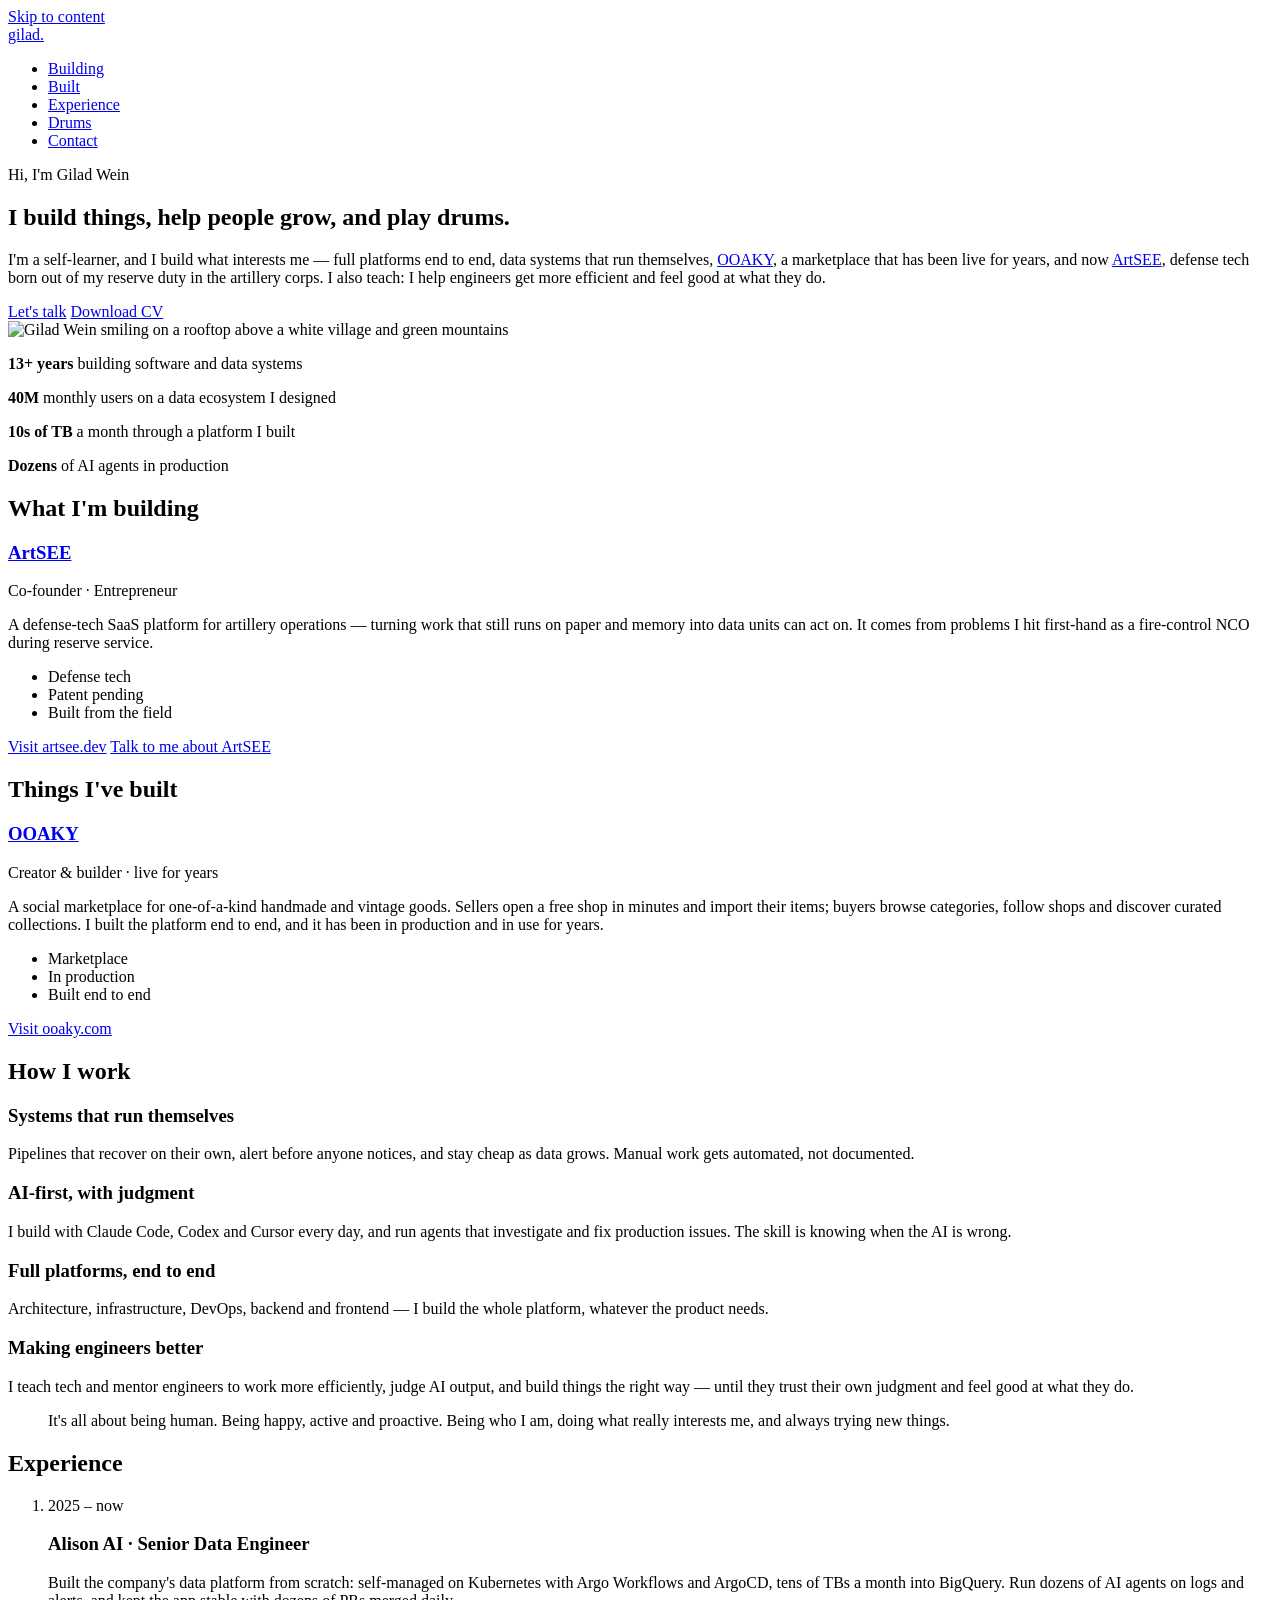
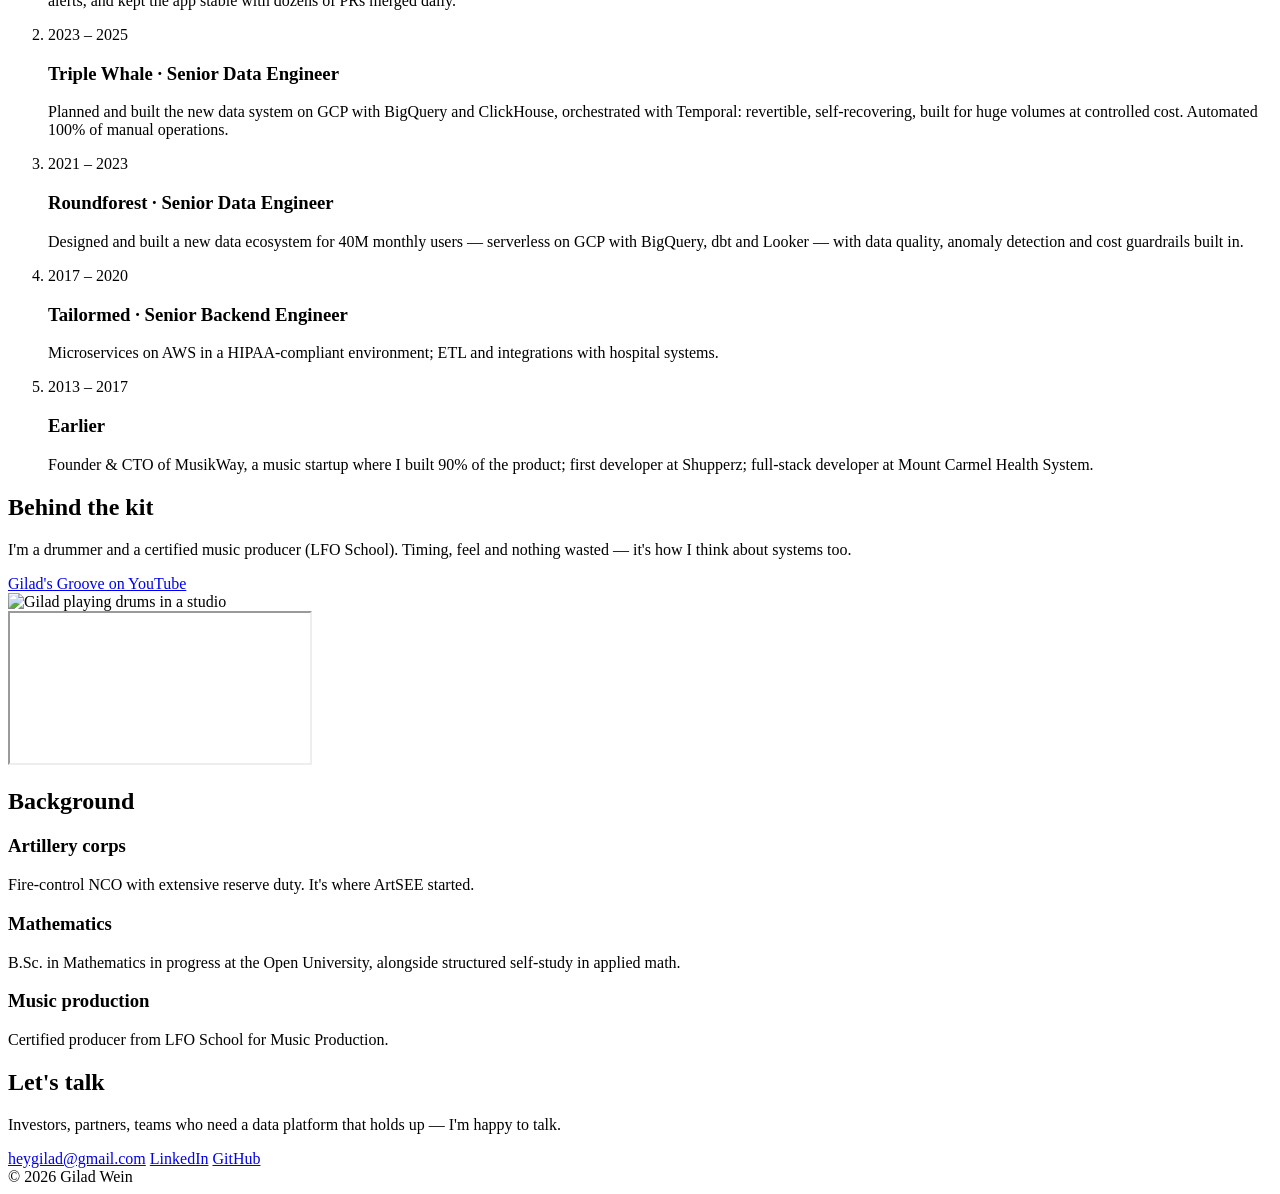
==== services/gilad-portfolio/site/index.html @ ec09e5fe "CV: add Bash and Terraform, and 'and much more'" ====
<!doctype html>
<html lang="en">
<head>
  <meta charset="utf-8">
  <meta name="viewport" content="width=device-width, initial-scale=1">
  <title>Gilad Wein — Builder, Teacher, Drummer</title>
  <meta name="description" content="Gilad Wein — builds full platforms and self-running data systems, teaches engineers, co-founded ArtSEE (defense tech), and plays drums.">
  <meta property="og:title" content="Gilad Wein — Builder, Teacher, Drummer">
  <meta property="og:description" content="I build data platforms that run themselves, and I'm building ArtSEE — defense tech born out of reserve duty in the artillery corps.">
  <meta property="og:type" content="website">
  <meta property="og:url" content="https://giladtech.io/">
  <meta property="og:image" content="https://giladtech.io/assets/gilad.jpg">
  <link rel="canonical" href="https://giladtech.io/">
  <link rel="icon" type="image/svg+xml" href="/assets/favicon.svg?v=1c65101a">
  <link rel="icon" type="image/png" sizes="48x48" href="/assets/favicon.png?v=1c65101a">
  <link rel="apple-touch-icon" href="/assets/apple-touch-icon.png?v=1c65101a">
  <meta name="theme-color" content="#FFF6EC">
  <link rel="preconnect" href="https://fonts.googleapis.com">
  <link rel="preconnect" href="https://fonts.gstatic.com" crossorigin>
  <link href="https://fonts.googleapis.com/css2?family=Bricolage+Grotesque:opsz,wght@12..96,500;12..96,800&family=DM+Sans:wght@400;500;700&display=swap" rel="stylesheet">
  <link rel="stylesheet" href="/styles.css?v=5341d6ed">
</head>
<body>
  <a class="skip" href="#main">Skip to content</a>

  <header class="nav">
    <div class="wrap nav__inner">
      <a class="nav__brand" href="#top" aria-label="Gilad Wein, home">gilad<span>.</span></a>
      <nav aria-label="Sections">
        <ul class="nav__links">
          <li><a href="#building">Building</a></li>
          <li><a href="#built">Built</a></li>
          <li><a href="#experience">Experience</a></li>
          <li><a href="#drums">Drums</a></li>
          <li><a class="nav__cta" href="#contact">Contact</a></li>
        </ul>
      </nav>
    </div>
  </header>

  <main id="main">
    <!-- Hero -->
    <section class="hero" id="top">
      <div class="wrap hero__grid">
        <div>
        <p class="eyebrow">Hi, I'm Gilad Wein</p>
        <h1 class="hero__title">I build things, help people grow, and <span class="accent">play drums</span>.</h1>
        <p class="hero__lead">I'm a self-learner, and I build what interests me — full platforms end to end, data systems that run themselves, <a class="hero__link" href="https://www.ooaky.com/" rel="noopener" target="_blank">OOAKY</a>, a marketplace that has been live for years, and now <a class="hero__link" href="https://artsee.dev/" rel="noopener" target="_blank">ArtSEE</a>, defense tech born out of my reserve duty in the artillery corps. I also teach: I help engineers get more efficient and feel good at what they do.</p>
        <div class="hero__cta">
          <a class="btn btn--primary" href="mailto:heygilad@gmail.com">Let's talk</a>
          <a class="btn btn--ghost" href="/assets/Gilad_Wein_CV.pdf?v=f2bde034">Download CV</a>
        </div>
        </div>
        <img class="hero__photo" src="/assets/gilad.jpg" alt="Gilad Wein smiling on a rooftop above a white village and green mountains" width="1050" height="1400">
      </div>
    </section>

    <!-- Numbers -->
    <section class="stats" aria-label="Highlights">
      <div class="wrap stats__grid">
        <p class="stat"><strong class="stat__num">13+ years</strong> building software and data systems</p>
        <p class="stat"><strong class="stat__num">40M</strong> monthly users on a data ecosystem I designed</p>
        <p class="stat"><strong class="stat__num">10s of TB</strong> a month through a platform I built</p>
        <p class="stat"><strong class="stat__num">Dozens</strong> of AI agents in production</p>
      </div>
    </section>

    <!-- Building now -->
    <section class="section" id="building">
      <div class="wrap">
        <h2 class="section__title">What I'm building</h2>
        <article class="venture">
          <div class="venture__head">
            <h3 class="venture__name"><a href="https://artsee.dev/" rel="noopener" target="_blank">ArtSEE</a></h3>
            <p class="venture__role">Co-founder · Entrepreneur</p>
          </div>
          <p class="venture__text">A defense-tech SaaS platform for artillery operations — turning work that still runs on paper and memory into data units can act on. It comes from problems I hit first-hand as a fire-control NCO during reserve service.</p>
          <ul class="tags" aria-label="Status">
            <li>Defense tech</li>
            <li>Patent pending</li>
            <li>Built from the field</li>
          </ul>
          <div class="hero__cta">
            <a class="btn btn--primary" href="https://artsee.dev/" rel="noopener" target="_blank">Visit artsee.dev</a>
            <a class="btn btn--outline" href="mailto:heygilad@gmail.com?subject=ArtSEE">Talk to me about ArtSEE</a>
          </div>
        </article>
      </div>
    </section>

    <!-- Built -->
    <section class="section" id="built">
      <div class="wrap">
        <h2 class="section__title">Things I've built</h2>
        <article class="venture venture--light">
          <div class="venture__head">
            <h3 class="venture__name"><a href="https://www.ooaky.com/" rel="noopener" target="_blank">OOAKY</a></h3>
            <p class="venture__role">Creator &amp; builder · live for years</p>
          </div>
          <p class="venture__text">A social marketplace for one-of-a-kind handmade and vintage goods. Sellers open a free shop in minutes and import their items; buyers browse categories, follow shops and discover curated collections. I built the platform end to end, and it has been in production and in use for years.</p>
          <ul class="tags" aria-label="Highlights">
            <li>Marketplace</li>
            <li>In production</li>
            <li>Built end to end</li>
          </ul>
          <a class="btn btn--primary" href="https://www.ooaky.com/" rel="noopener" target="_blank">Visit ooaky.com</a>
        </article>
      </div>
    </section>

    <!-- How I work -->
    <section class="section section--tint">
      <div class="wrap">
        <h2 class="section__title">How I work</h2>
        <div class="cards cards--2">
          <div class="card">
            <h3 class="card__title">Systems that run themselves</h3>
            <p>Pipelines that recover on their own, alert before anyone notices, and stay cheap as data grows. Manual work gets automated, not documented.</p>
          </div>
          <div class="card">
            <h3 class="card__title">AI-first, with judgment</h3>
            <p>I build with Claude Code, Codex and Cursor every day, and run agents that investigate and fix production issues. The skill is knowing when the AI is wrong.</p>
          </div>
          <div class="card">
            <h3 class="card__title">Full platforms, end to end</h3>
            <p>Architecture, infrastructure, DevOps, backend and frontend — I build the whole platform, whatever the product needs.</p>
          </div>
          <div class="card">
            <h3 class="card__title">Making engineers better</h3>
            <p>I teach tech and mentor engineers to work more efficiently, judge AI output, and build things the right way — until they trust their own judgment and feel good at what they do.</p>
          </div>
        </div>
        <blockquote class="credo">
          <p>It's all about being human. Being happy, active and proactive. Being who I am, doing what really interests me, and always trying new things.</p>
        </blockquote>
      </div>
    </section>

    <!-- Experience -->
    <section class="section" id="experience">
      <div class="wrap">
        <h2 class="section__title">Experience</h2>
        <ol class="timeline">
          <li class="job">
            <div class="job__meta"><span class="job__dates">2025 – now</span></div>
            <div class="job__body">
              <h3 class="job__title">Alison AI <span>· Senior Data Engineer</span></h3>
              <p>Built the company's data platform from scratch: self-managed on Kubernetes with Argo Workflows and ArgoCD, tens of TBs a month into BigQuery. Run dozens of AI agents on logs and alerts, and kept the app stable with dozens of PRs merged daily.</p>
            </div>
          </li>
          <li class="job">
            <div class="job__meta"><span class="job__dates">2023 – 2025</span></div>
            <div class="job__body">
              <h3 class="job__title">Triple Whale <span>· Senior Data Engineer</span></h3>
              <p>Planned and built the new data system on GCP with BigQuery and ClickHouse, orchestrated with Temporal: revertible, self-recovering, built for huge volumes at controlled cost. Automated 100% of manual operations.</p>
            </div>
          </li>
          <li class="job">
            <div class="job__meta"><span class="job__dates">2021 – 2023</span></div>
            <div class="job__body">
              <h3 class="job__title">Roundforest <span>· Senior Data Engineer</span></h3>
              <p>Designed and built a new data ecosystem for 40M monthly users — serverless on GCP with BigQuery, dbt and Looker — with data quality, anomaly detection and cost guardrails built in.</p>
            </div>
          </li>
          <li class="job">
            <div class="job__meta"><span class="job__dates">2017 – 2020</span></div>
            <div class="job__body">
              <h3 class="job__title">Tailormed <span>· Senior Backend Engineer</span></h3>
              <p>Microservices on AWS in a HIPAA-compliant environment; ETL and integrations with hospital systems.</p>
            </div>
          </li>
          <li class="job">
            <div class="job__meta"><span class="job__dates">2013 – 2017</span></div>
            <div class="job__body">
              <h3 class="job__title">Earlier</h3>
              <p>Founder &amp; CTO of MusikWay, a music startup where I built 90% of the product; first developer at Shupperz; full-stack developer at Mount Carmel Health System.</p>
            </div>
          </li>
        </ol>
      </div>
    </section>

    <!-- Drums -->
    <section class="section section--dark" id="drums">
      <div class="wrap drums">
        <div class="drums__text">
          <h2 class="section__title">Behind the kit</h2>
          <p>I'm a drummer and a certified music producer (LFO School). Timing, feel and nothing wasted — it's how I think about systems too.</p>
          <a class="btn btn--coral" href="https://www.youtube.com/@giladsgroove275" rel="noopener" target="_blank">Gilad's Groove on YouTube</a>
        </div>
        <img class="drums__photo" src="/assets/drums.jpg" alt="Gilad playing drums in a studio" width="658" height="625" loading="lazy">
        <!-- Latest uploads from the channel; updates on its own -->
        <div class="playlist">
          <iframe src="https://www.youtube-nocookie.com/embed/videoseries?list=UUBvu-1tJCGH8YFYr3poksPQ" title="Gilad's Groove — latest drum videos" loading="lazy" allow="encrypted-media; picture-in-picture; fullscreen" allowfullscreen></iframe>
        </div>
        <div class="videos" id="videos" hidden></div>
      </div>
    </section>

    <!-- Background -->
    <section class="section">
      <div class="wrap">
        <h2 class="section__title">Background</h2>
        <div class="cards">
          <div class="card">
            <h3 class="card__title">Artillery corps</h3>
            <p>Fire-control NCO with extensive reserve duty. It's where ArtSEE started.</p>
          </div>
          <div class="card">
            <h3 class="card__title">Mathematics</h3>
            <p>B.Sc. in Mathematics in progress at the Open University, alongside structured self-study in applied math.</p>
          </div>
          <div class="card">
            <h3 class="card__title">Music production</h3>
            <p>Certified producer from LFO School for Music Production.</p>
          </div>
        </div>
      </div>
    </section>

    <!-- Contact -->
    <section class="section section--tint" id="contact">
      <div class="wrap contact">
        <h2 class="section__title">Let's talk</h2>
        <p>Investors, partners, teams who need a data platform that holds up — I'm happy to talk.</p>
        <div class="hero__cta">
          <a class="btn btn--primary" href="mailto:heygilad@gmail.com">heygilad@gmail.com</a>
          <a class="btn btn--ghost" href="https://linkedin.com/in/gilad-wein-53b197a7" rel="noopener" target="_blank">LinkedIn</a>
          <a class="btn btn--ghost" href="https://github.com/gilad201" rel="noopener" target="_blank">GitHub</a>
        </div>
      </div>
    </section>
  </main>

  <footer class="footer">
    <div class="wrap">© <span id="year">2026</span> Gilad Wein</div>
  </footer>

  <script>
    // The channel's latest uploads already show in the drums section.
    // To also feature specific videos, paste their YouTube links here.
    window.DRUM_VIDEOS = [
      // "https://www.youtube.com/watch?v=XXXXXXXXXXX",
    ];
  </script>
  <script src="/main.js?v=8a9a4960" defer></script>
</body>
</html>
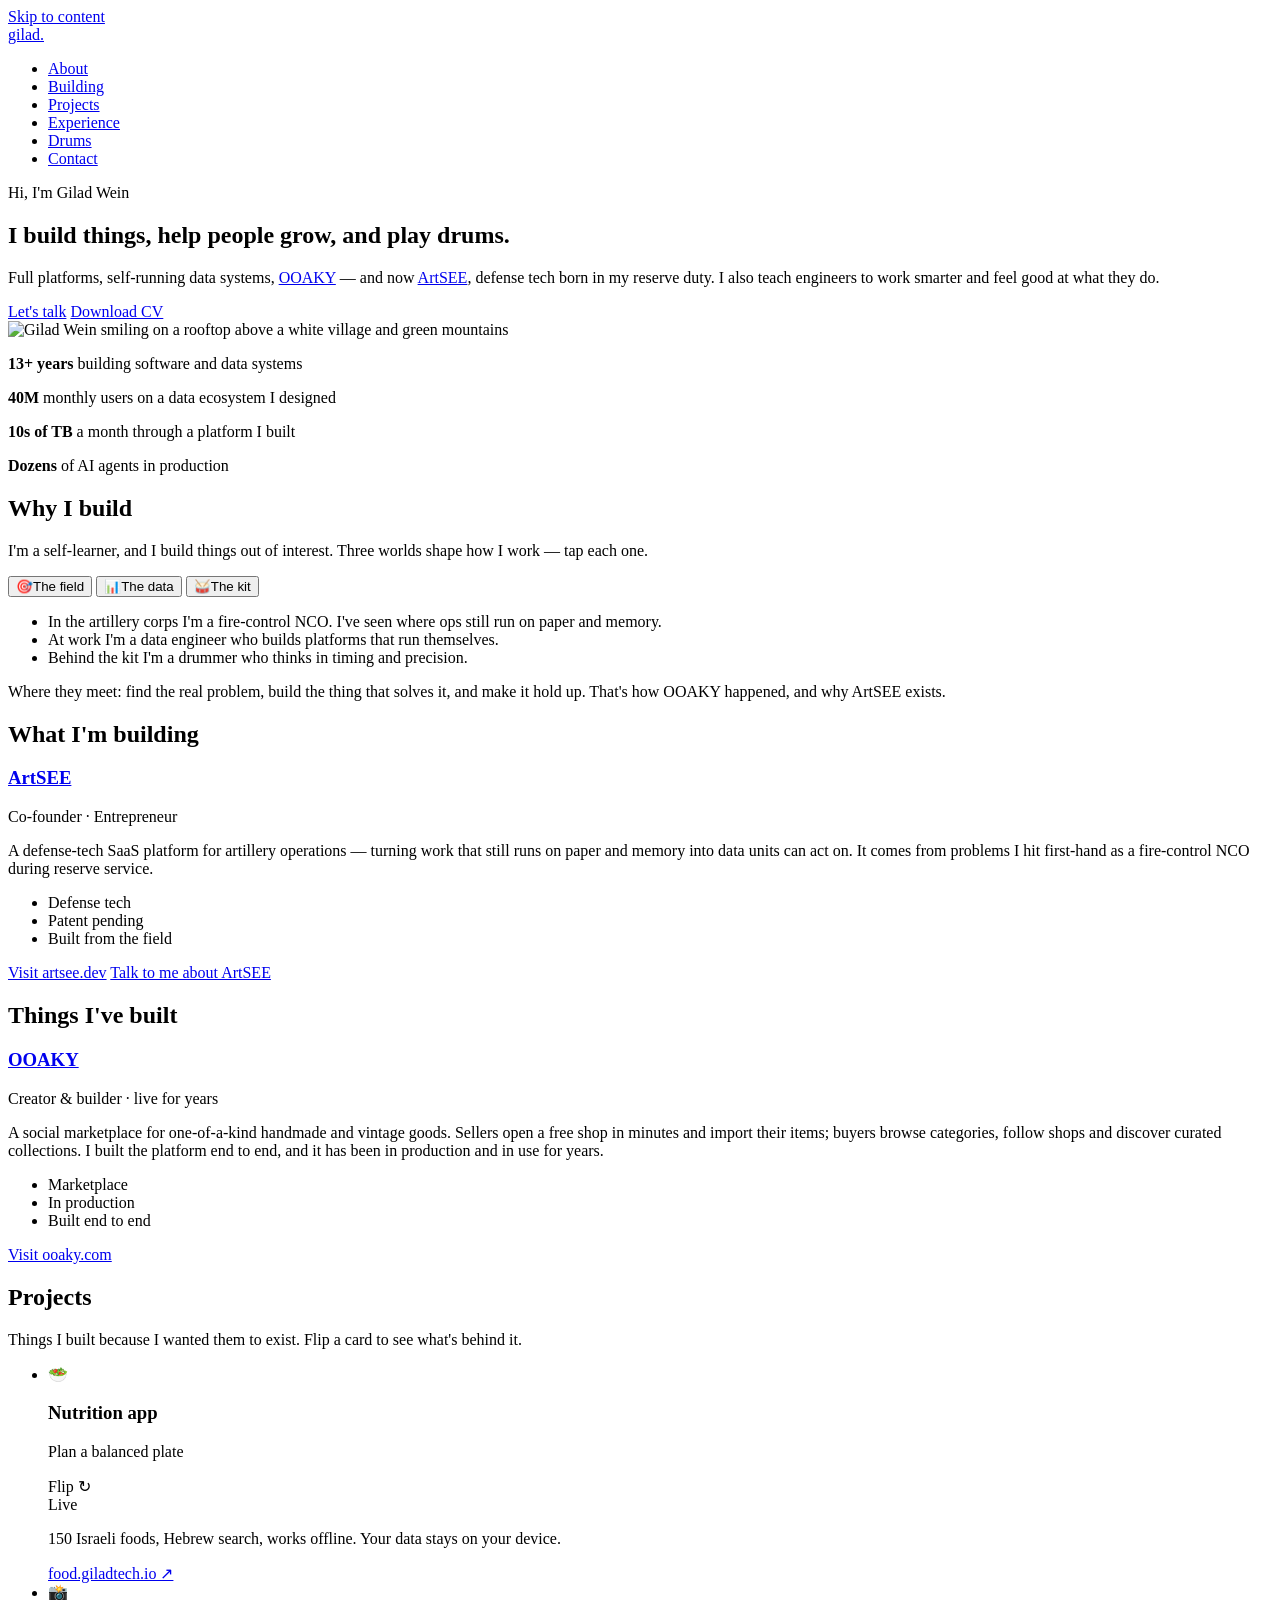
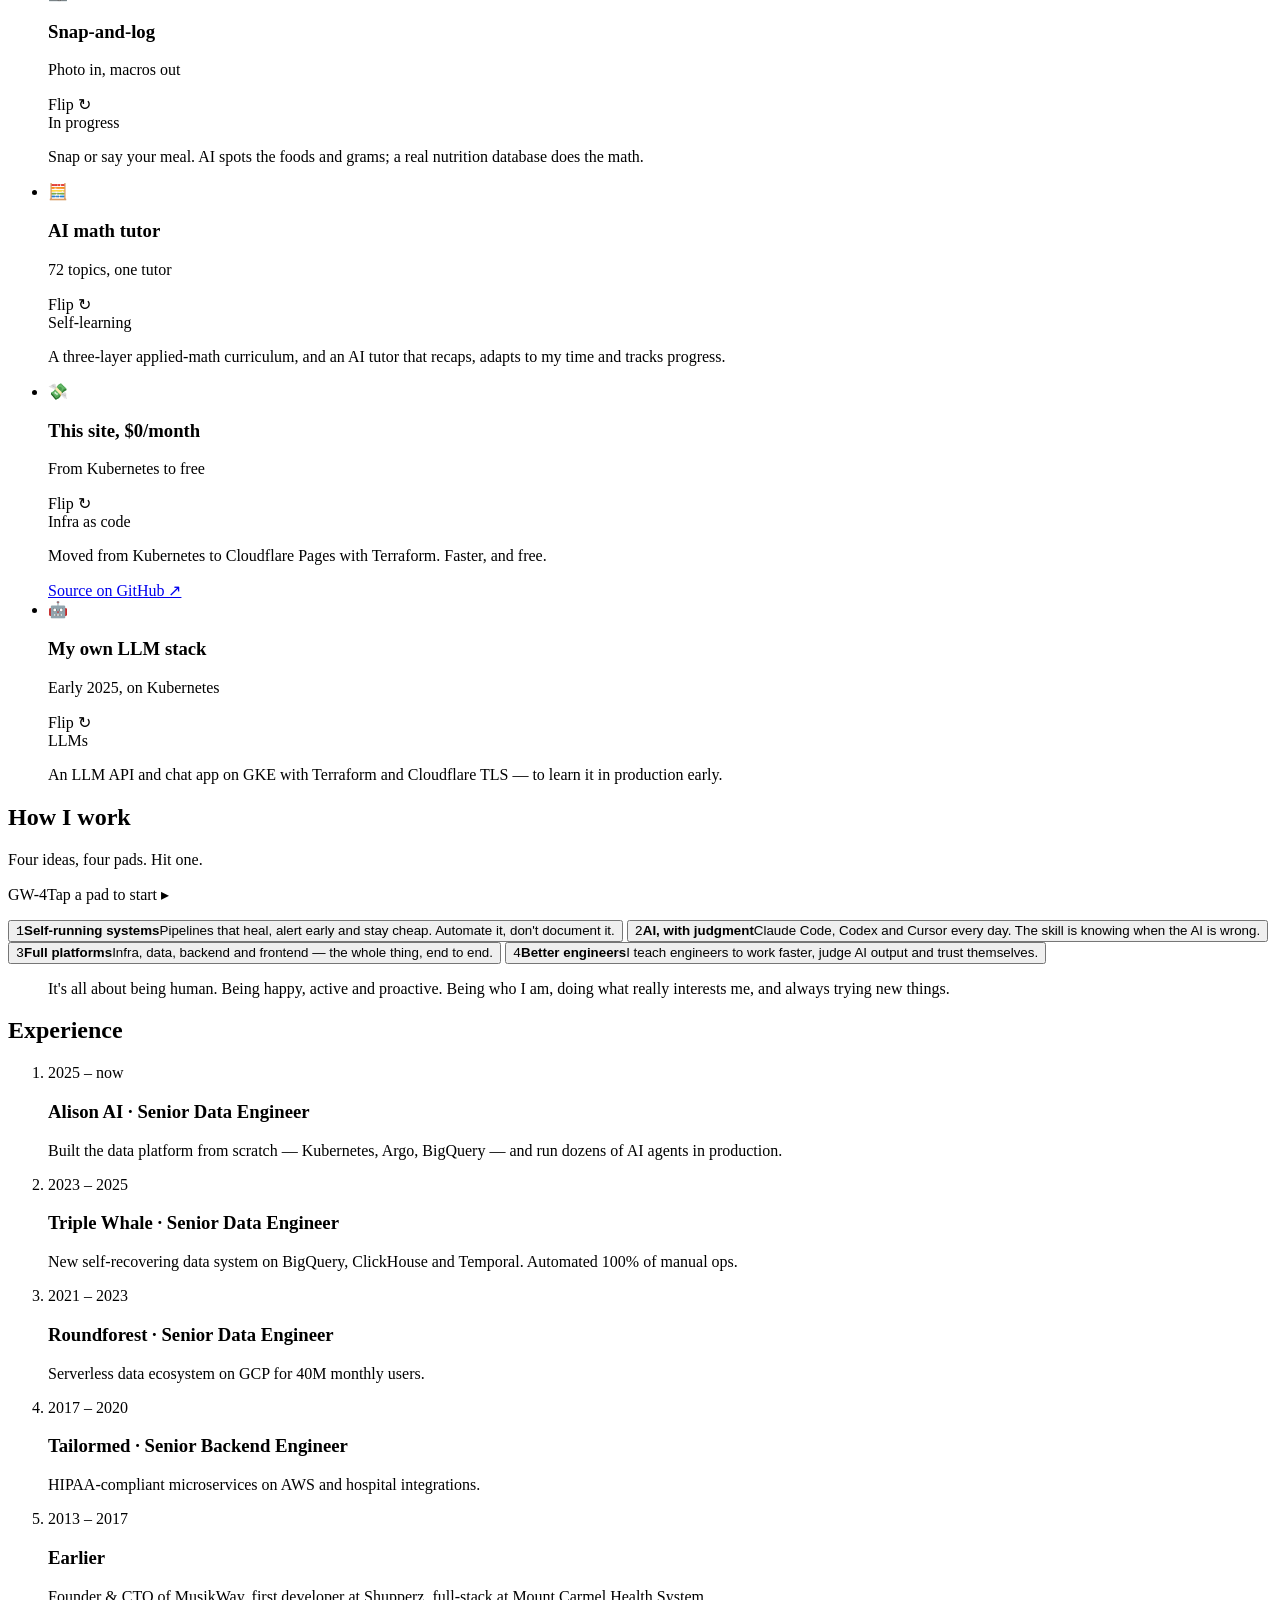
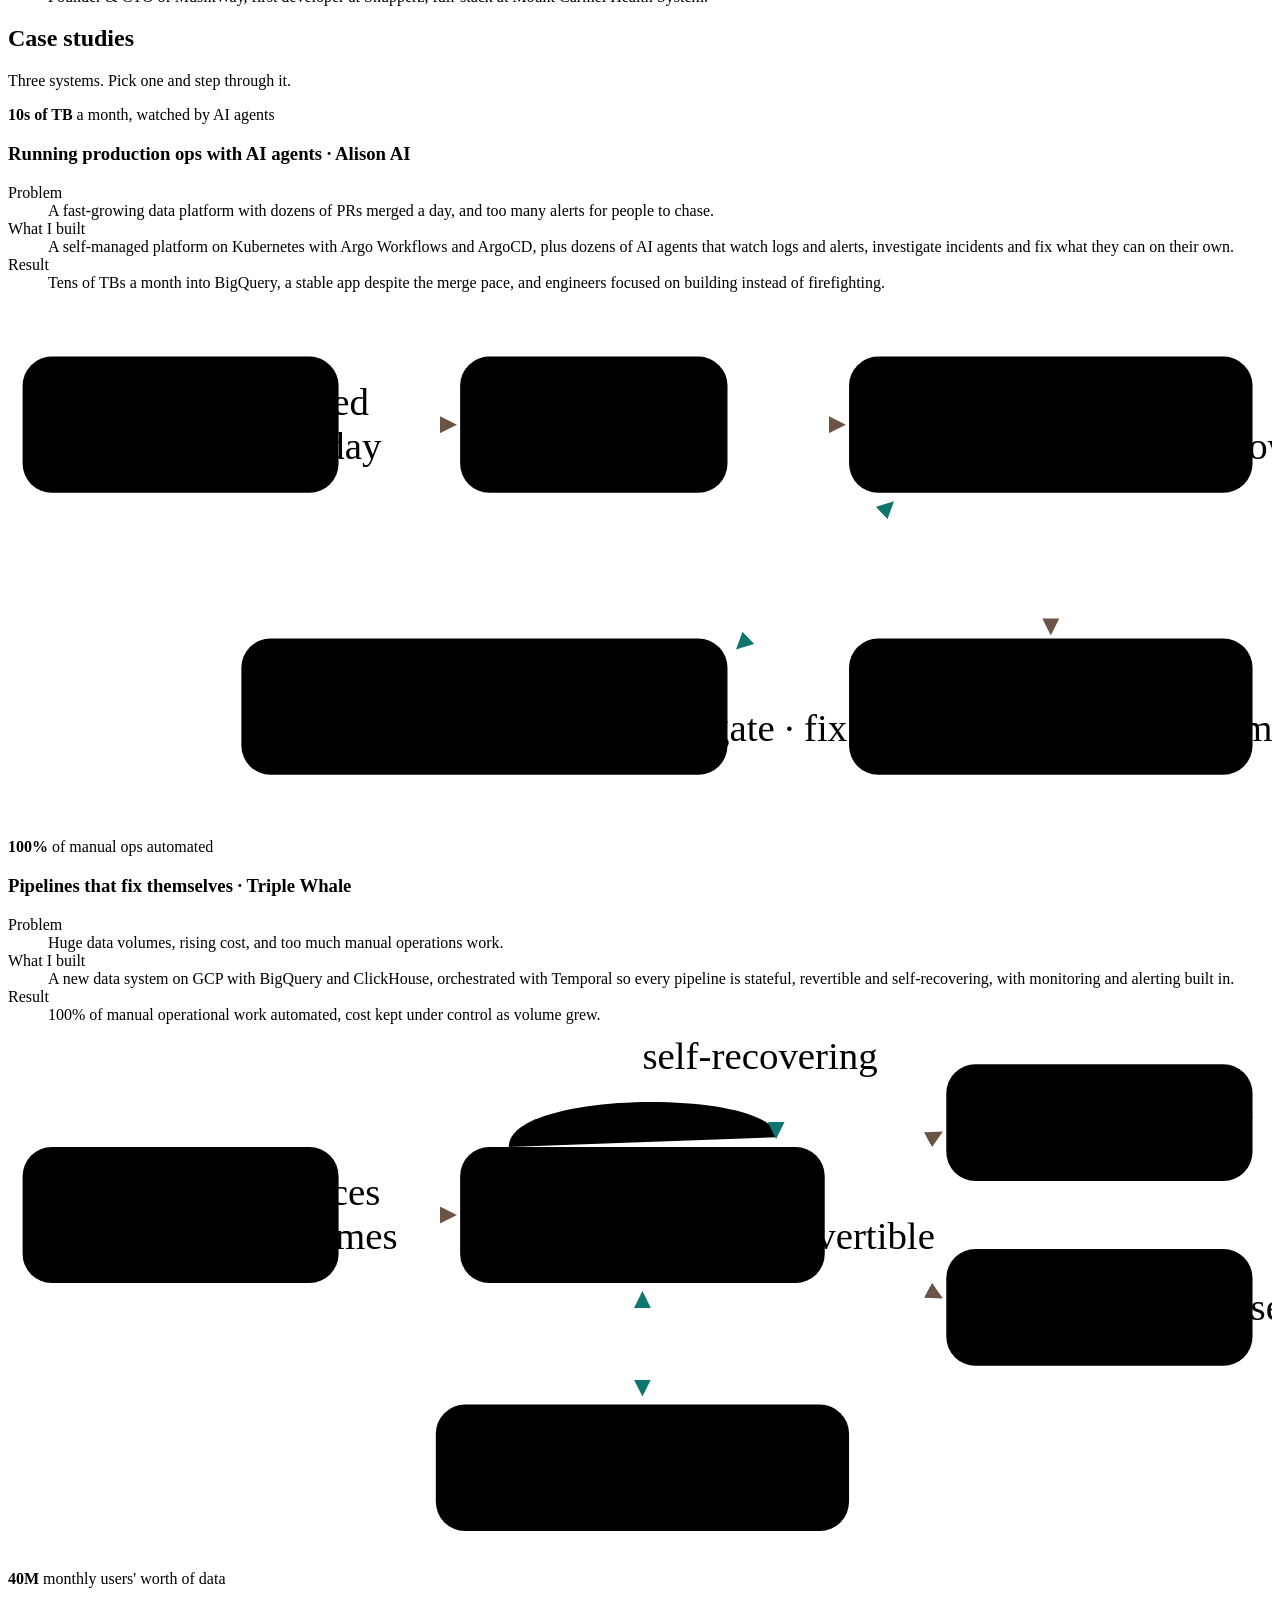
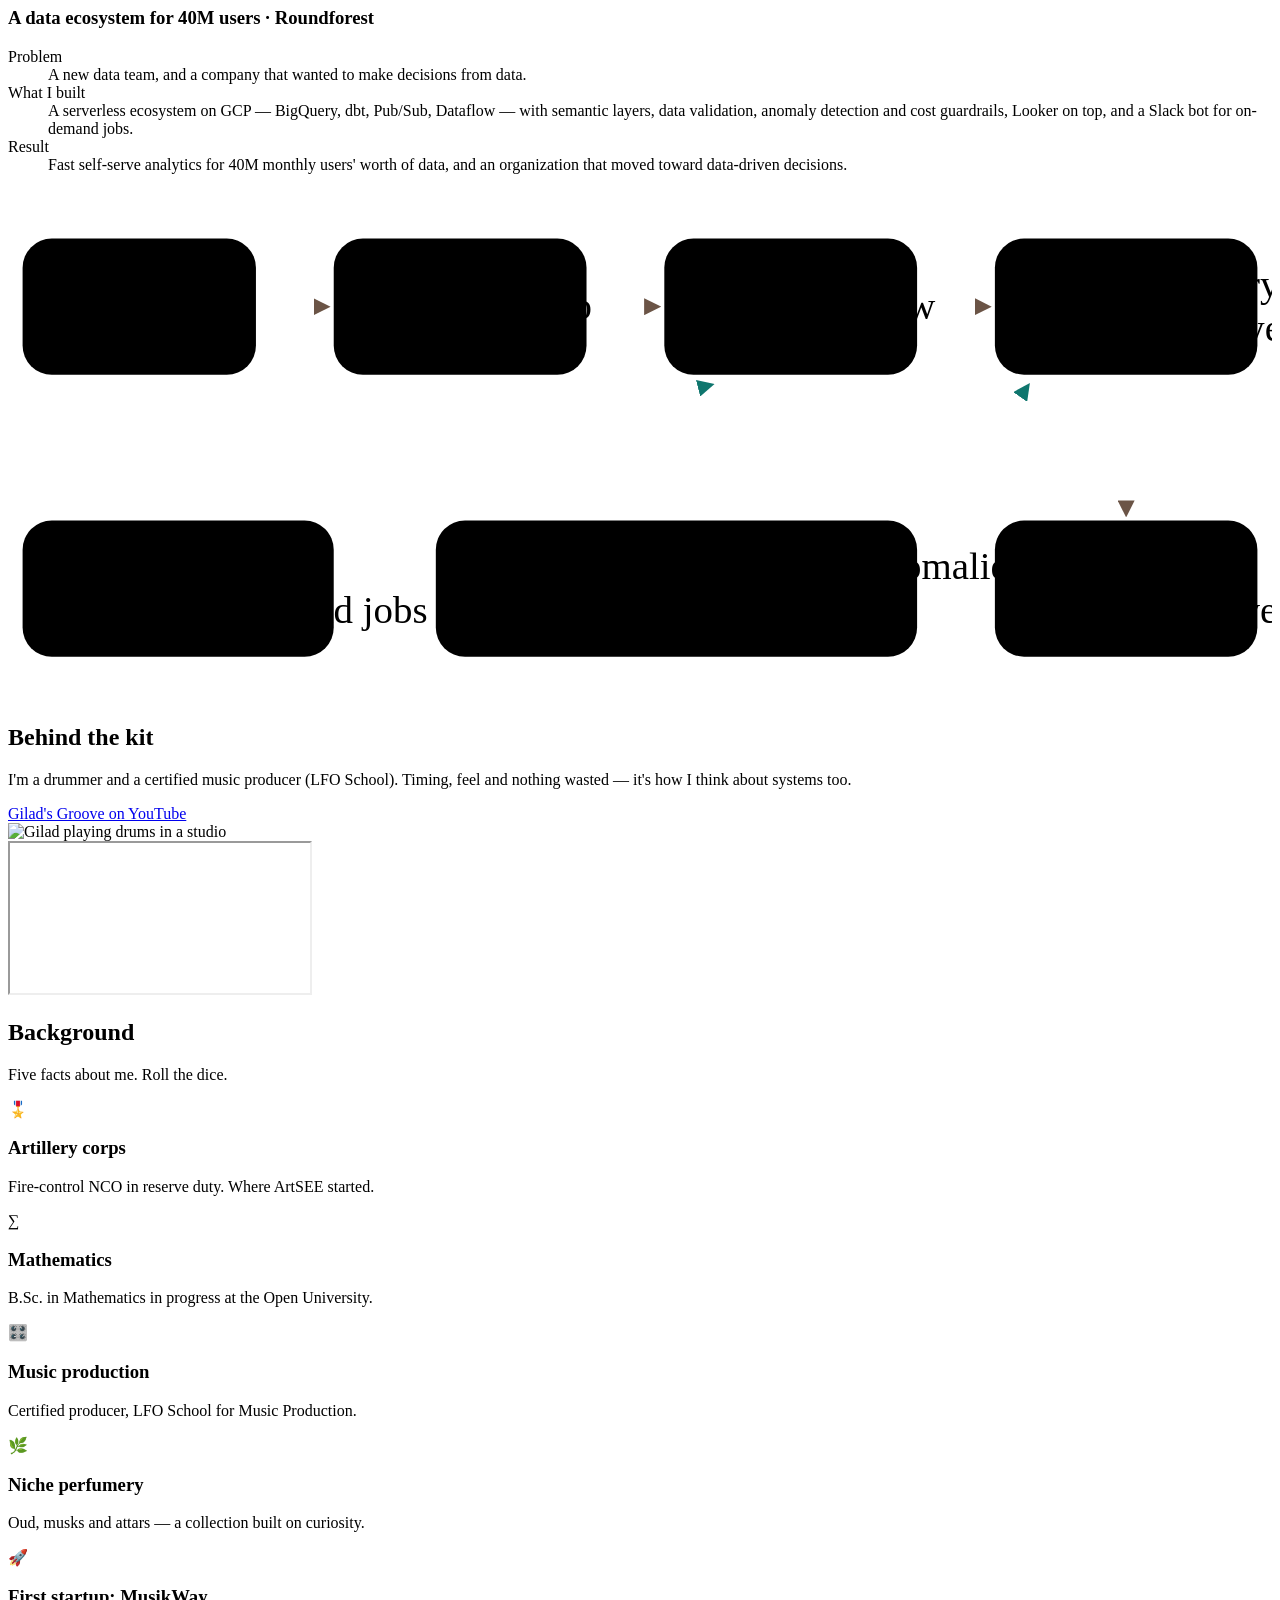
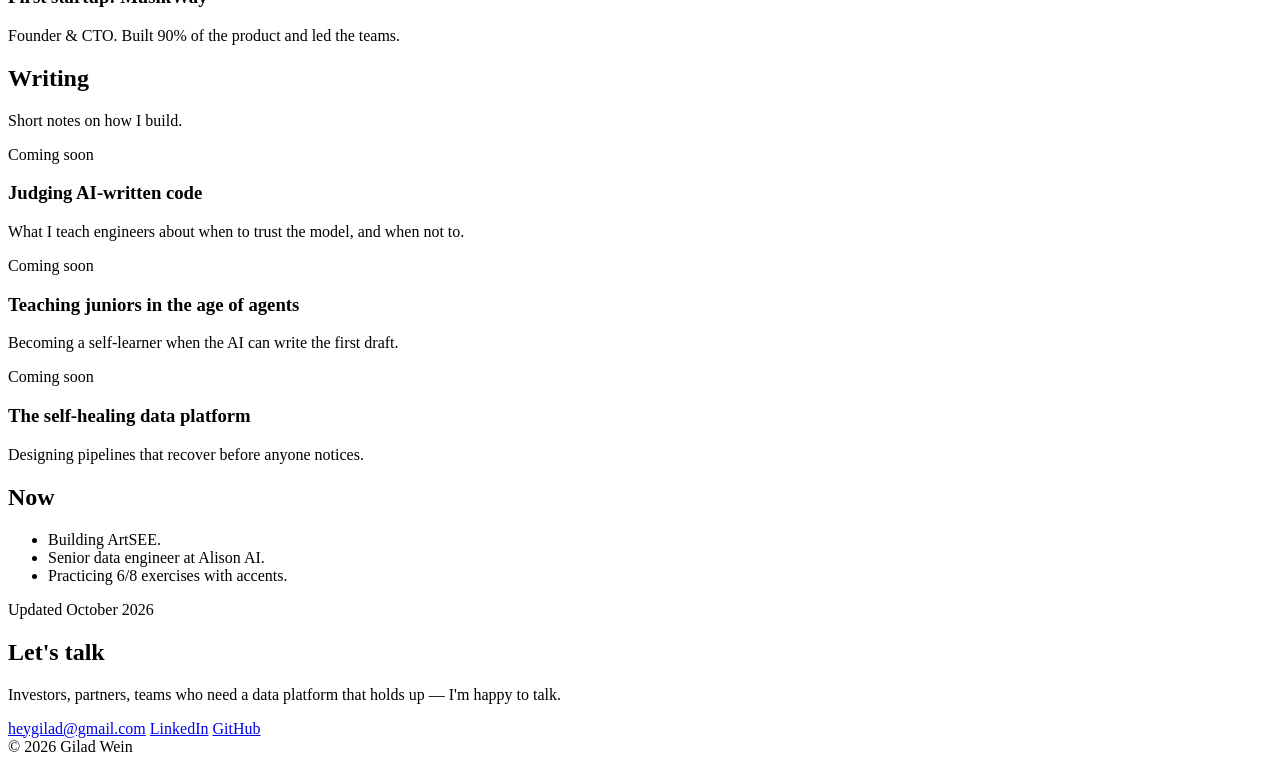
==== commit feac4633: "Portfolio: playful sections, projects, case studies, writing and Now - Why I build: light three worl" ====
--- a/services/gilad-portfolio/site/index.html
+++ b/services/gilad-portfolio/site/index.html
@@ -15,10 +15,11 @@
   <link rel="icon" type="image/png" sizes="48x48" href="/assets/favicon.png?v=1c65101a">
   <link rel="apple-touch-icon" href="/assets/apple-touch-icon.png?v=1c65101a">
   <meta name="theme-color" content="#FFF6EC">
+  <script>document.documentElement.classList.add('js')</script>
   <link rel="preconnect" href="https://fonts.googleapis.com">
   <link rel="preconnect" href="https://fonts.gstatic.com" crossorigin>
   <link href="https://fonts.googleapis.com/css2?family=Bricolage+Grotesque:opsz,wght@12..96,500;12..96,800&family=DM+Sans:wght@400;500;700&display=swap" rel="stylesheet">
-  <link rel="stylesheet" href="/styles.css?v=5341d6ed">
+  <link rel="stylesheet" href="/styles.css?v=26cf33e0">
 </head>
 <body>
   <a class="skip" href="#main">Skip to content</a>
@@ -28,8 +29,9 @@
       <a class="nav__brand" href="#top" aria-label="Gilad Wein, home">gilad<span>.</span></a>
       <nav aria-label="Sections">
         <ul class="nav__links">
+          <li><a href="#about">About</a></li>
           <li><a href="#building">Building</a></li>
-          <li><a href="#built">Built</a></li>
+          <li><a href="#projects">Projects</a></li>
           <li><a href="#experience">Experience</a></li>
           <li><a href="#drums">Drums</a></li>
           <li><a class="nav__cta" href="#contact">Contact</a></li>
@@ -44,8 +46,8 @@
       <div class="wrap hero__grid">
         <div>
         <p class="eyebrow">Hi, I'm Gilad Wein</p>
-        <h1 class="hero__title">I build things, help people grow, and <span class="accent">play drums</span>.</h1>
-        <p class="hero__lead">I'm a self-learner, and I build what interests me — full platforms end to end, data systems that run themselves, <a class="hero__link" href="https://www.ooaky.com/" rel="noopener" target="_blank">OOAKY</a>, a marketplace that has been live for years, and now <a class="hero__link" href="https://artsee.dev/" rel="noopener" target="_blank">ArtSEE</a>, defense tech born out of my reserve duty in the artillery corps. I also teach: I help engineers get more efficient and feel good at what they do.</p>
+        <h1 class="hero__title">I build things, help people grow, and <span class="accent drum-egg">play drums</span>.</h1>
+        <p class="hero__lead">Full platforms, self-running data systems, <a class="hero__link" href="https://www.ooaky.com/" rel="noopener" target="_blank">OOAKY</a> — and now <a class="hero__link" href="https://artsee.dev/" rel="noopener" target="_blank">ArtSEE</a>, defense tech born in my reserve duty. I also teach engineers to work smarter and feel good at what they do.</p>
         <div class="hero__cta">
           <a class="btn btn--primary" href="mailto:heygilad@gmail.com">Let's talk</a>
           <a class="btn btn--ghost" href="/assets/Gilad_Wein_CV.pdf?v=f2bde034">Download CV</a>
@@ -62,6 +64,28 @@
         <p class="stat"><strong class="stat__num">40M</strong> monthly users on a data ecosystem I designed</p>
         <p class="stat"><strong class="stat__num">10s of TB</strong> a month through a platform I built</p>
         <p class="stat"><strong class="stat__num">Dozens</strong> of AI agents in production</p>
+      </div>
+    </section>
+
+    <!-- About: three worlds; light all three to see where they meet (main.js). Without JS, all text shows. -->
+    <section class="section" id="about">
+      <div class="wrap about">
+        <h2 class="section__title">Why I build</h2>
+        <p>I'm a self-learner, and I build things out of interest. Three worlds shape how I work<span class="js-only"> — tap each one</span>.</p>
+        <div class="worlds">
+          <div class="venn">
+            <button class="world world--field" type="button" aria-pressed="false" data-line="In the artillery corps I'm a fire-control NCO. I've seen where ops still run on paper and memory."><span aria-hidden="true">🎯</span>The field</button>
+            <button class="world world--data" type="button" aria-pressed="false" data-line="At work I'm a data engineer who builds platforms that run themselves."><span aria-hidden="true">📊</span>The data</button>
+            <button class="world world--kit" type="button" aria-pressed="false" data-line="Behind the kit I'm a drummer who thinks in timing and precision."><span aria-hidden="true">🥁</span>The kit</button>
+          </div>
+          <p class="worlds__line" aria-live="polite"></p>
+          <ul class="worlds__all">
+            <li>In the artillery corps I'm a fire-control NCO. I've seen where ops still run on paper and memory.</li>
+            <li>At work I'm a data engineer who builds platforms that run themselves.</li>
+            <li>Behind the kit I'm a drummer who thinks in timing and precision.</li>
+          </ul>
+        </div>
+        <p class="about__punch">Where they meet: find the real problem, build the thing that solves it, and make it hold up. That's how OOAKY happened, and why ArtSEE exists.</p>
       </div>
     </section>
 
@@ -108,26 +132,111 @@
       </div>
     </section>
 
-    <!-- How I work -->
-    <section class="section section--tint">
+    <!-- Projects: a flip-the-cards game (main.js). Without JS, both sides of every card show. -->
+    <section class="section" id="projects">
+      <div class="wrap">
+        <h2 class="section__title">Projects</h2>
+        <p class="section__lead">Things I built because I wanted them to exist. Flip a card to see what's behind it.</p>
+
+        <div class="game">
+          <p class="game__score" aria-live="polite" hidden>
+            <span class="game__dots" aria-hidden="true"><i></i><i></i><i></i><i></i><i></i></span>
+            <span class="game__text">0 of 5 flipped</span>
+            <button class="step-next game__all" type="button">Flip them all</button>
+          </p>
+
+          <ul class="tiles">
+            <li class="tile tile--coral">
+              <div class="tile__inner">
+                <div class="tile__front">
+                  <span class="tile__icon" aria-hidden="true">🥗</span>
+                  <h3 class="tile__title">Nutrition app</h3>
+                  <p class="tile__hook">Plan a balanced plate</p>
+                  <span class="tile__hint" aria-hidden="true">Flip ↻</span>
+                </div>
+                <div class="tile__back">
+                  <span class="badge badge--live">Live</span>
+                  <p>150 Israeli foods, Hebrew search, works offline. Your data stays on your device.</p>
+                  <a href="https://food.giladtech.io" rel="noopener" target="_blank">food.giladtech.io ↗</a>
+                </div>
+              </div>
+            </li>
+            <li class="tile tile--teal">
+              <div class="tile__inner">
+                <div class="tile__front">
+                  <span class="tile__icon" aria-hidden="true">📸</span>
+                  <h3 class="tile__title">Snap-and-log</h3>
+                  <p class="tile__hook">Photo in, macros out</p>
+                  <span class="tile__hint" aria-hidden="true">Flip ↻</span>
+                </div>
+                <div class="tile__back">
+                  <span class="badge badge--wip">In progress</span>
+                  <p>Snap or say your meal. AI spots the foods and grams; a real nutrition database does the math.</p>
+                </div>
+              </div>
+            </li>
+            <li class="tile tile--sun">
+              <div class="tile__inner">
+                <div class="tile__front">
+                  <span class="tile__icon" aria-hidden="true">🧮</span>
+                  <h3 class="tile__title">AI math tutor</h3>
+                  <p class="tile__hook">72 topics, one tutor</p>
+                  <span class="tile__hint" aria-hidden="true">Flip ↻</span>
+                </div>
+                <div class="tile__back">
+                  <span class="badge">Self-learning</span>
+                  <p>A three-layer applied-math curriculum, and an AI tutor that recaps, adapts to my time and tracks progress.</p>
+                </div>
+              </div>
+            </li>
+            <li class="tile tile--ink">
+              <div class="tile__inner">
+                <div class="tile__front">
+                  <span class="tile__icon" aria-hidden="true">💸</span>
+                  <h3 class="tile__title">This site, $0/month</h3>
+                  <p class="tile__hook">From Kubernetes to free</p>
+                  <span class="tile__hint" aria-hidden="true">Flip ↻</span>
+                </div>
+                <div class="tile__back">
+                  <span class="badge">Infra as code</span>
+                  <p>Moved from Kubernetes to Cloudflare Pages with Terraform. Faster, and free.</p>
+                  <a href="https://github.com/gilad201/giladtech" rel="noopener" target="_blank">Source on GitHub ↗</a>
+                </div>
+              </div>
+            </li>
+            <li class="tile tile--sand">
+              <div class="tile__inner">
+                <div class="tile__front">
+                  <span class="tile__icon" aria-hidden="true">🤖</span>
+                  <h3 class="tile__title">My own LLM stack</h3>
+                  <p class="tile__hook">Early 2025, on Kubernetes</p>
+                  <span class="tile__hint" aria-hidden="true">Flip ↻</span>
+                </div>
+                <div class="tile__back">
+                  <span class="badge">LLMs</span>
+                  <p>An LLM API and chat app on GKE with Terraform and Cloudflare TLS — to learn it in production early.</p>
+                </div>
+              </div>
+            </li>
+          </ul>
+
+          <p class="game__win" hidden>All five flipped. Nice! Want to build something together? <a href="mailto:heygilad@gmail.com">Let's talk →</a></p>
+        </div>
+      </div>
+    </section>
+
+    <!-- How I work: a drum machine. Hit a pad to hear it and read the idea (main.js). -->
+    <section class="section section--tint" id="how">
       <div class="wrap">
         <h2 class="section__title">How I work</h2>
-        <div class="cards cards--2">
-          <div class="card">
-            <h3 class="card__title">Systems that run themselves</h3>
-            <p>Pipelines that recover on their own, alert before anyone notices, and stay cheap as data grows. Manual work gets automated, not documented.</p>
-          </div>
-          <div class="card">
-            <h3 class="card__title">AI-first, with judgment</h3>
-            <p>I build with Claude Code, Codex and Cursor every day, and run agents that investigate and fix production issues. The skill is knowing when the AI is wrong.</p>
-          </div>
-          <div class="card">
-            <h3 class="card__title">Full platforms, end to end</h3>
-            <p>Architecture, infrastructure, DevOps, backend and frontend — I build the whole platform, whatever the product needs.</p>
-          </div>
-          <div class="card">
-            <h3 class="card__title">Making engineers better</h3>
-            <p>I teach tech and mentor engineers to work more efficiently, judge AI output, and build things the right way — until they trust their own judgment and feel good at what they do.</p>
+        <p class="section__lead"><span class="js-only">Four ideas, four pads. Hit one.</span></p>
+        <div class="machine">
+          <p class="machine__screen" aria-live="polite"><span class="machine__label">GW-4</span><span class="machine__text">Tap a pad to start ▸</span></p>
+          <div class="pads">
+            <button class="pad pad--1" type="button" data-sound="kick"><kbd>1</kbd><strong>Self-running systems</strong><span class="pad__line">Pipelines that heal, alert early and stay cheap. Automate it, don't document it.</span></button>
+            <button class="pad pad--2" type="button" data-sound="snare"><kbd>2</kbd><strong>AI, with judgment</strong><span class="pad__line">Claude Code, Codex and Cursor every day. The skill is knowing when the AI is wrong.</span></button>
+            <button class="pad pad--3" type="button" data-sound="tom"><kbd>3</kbd><strong>Full platforms</strong><span class="pad__line">Infra, data, backend and frontend — the whole thing, end to end.</span></button>
+            <button class="pad pad--4" type="button" data-sound="hat"><kbd>4</kbd><strong>Better engineers</strong><span class="pad__line">I teach engineers to work faster, judge AI output and trust themselves.</span></button>
           </div>
         </div>
         <blockquote class="credo">
@@ -145,38 +254,139 @@
             <div class="job__meta"><span class="job__dates">2025 – now</span></div>
             <div class="job__body">
               <h3 class="job__title">Alison AI <span>· Senior Data Engineer</span></h3>
-              <p>Built the company's data platform from scratch: self-managed on Kubernetes with Argo Workflows and ArgoCD, tens of TBs a month into BigQuery. Run dozens of AI agents on logs and alerts, and kept the app stable with dozens of PRs merged daily.</p>
+              <p>Built the data platform from scratch — Kubernetes, Argo, BigQuery — and run dozens of AI agents in production.</p>
             </div>
           </li>
           <li class="job">
             <div class="job__meta"><span class="job__dates">2023 – 2025</span></div>
             <div class="job__body">
               <h3 class="job__title">Triple Whale <span>· Senior Data Engineer</span></h3>
-              <p>Planned and built the new data system on GCP with BigQuery and ClickHouse, orchestrated with Temporal: revertible, self-recovering, built for huge volumes at controlled cost. Automated 100% of manual operations.</p>
+              <p>New self-recovering data system on BigQuery, ClickHouse and Temporal. Automated 100% of manual ops.</p>
             </div>
           </li>
           <li class="job">
             <div class="job__meta"><span class="job__dates">2021 – 2023</span></div>
             <div class="job__body">
               <h3 class="job__title">Roundforest <span>· Senior Data Engineer</span></h3>
-              <p>Designed and built a new data ecosystem for 40M monthly users — serverless on GCP with BigQuery, dbt and Looker — with data quality, anomaly detection and cost guardrails built in.</p>
+              <p>Serverless data ecosystem on GCP for 40M monthly users.</p>
             </div>
           </li>
           <li class="job">
             <div class="job__meta"><span class="job__dates">2017 – 2020</span></div>
             <div class="job__body">
               <h3 class="job__title">Tailormed <span>· Senior Backend Engineer</span></h3>
-              <p>Microservices on AWS in a HIPAA-compliant environment; ETL and integrations with hospital systems.</p>
+              <p>HIPAA-compliant microservices on AWS and hospital integrations.</p>
             </div>
           </li>
           <li class="job">
             <div class="job__meta"><span class="job__dates">2013 – 2017</span></div>
             <div class="job__body">
               <h3 class="job__title">Earlier</h3>
-              <p>Founder &amp; CTO of MusikWay, a music startup where I built 90% of the product; first developer at Shupperz; full-stack developer at Mount Carmel Health System.</p>
+              <p>Founder &amp; CTO of MusikWay, first developer at Shupperz, full-stack at Mount Carmel Health System.</p>
             </div>
           </li>
         </ol>
+      </div>
+    </section>
+
+    <!-- Case studies: tabs pick a case, steps walk through it (main.js). Without JS everything shows. -->
+    <section class="section section--tint" id="case-studies">
+      <div class="wrap">
+        <h2 class="section__title">Case studies</h2>
+        <p class="section__lead">Three systems. Pick one and step through it.</p>
+
+        <div class="cases">
+          <div class="case-tabs" role="tablist" aria-label="Case studies" hidden>
+            <button class="case-tab" type="button" role="tab" id="tab-alison" aria-controls="case-alison" aria-selected="true">Alison AI<span>AI agents in ops</span></button>
+            <button class="case-tab" type="button" role="tab" id="tab-tw" aria-controls="case-tw" aria-selected="false" tabindex="-1">Triple Whale<span>Self-healing pipelines</span></button>
+            <button class="case-tab" type="button" role="tab" id="tab-rf" aria-controls="case-rf" aria-selected="false" tabindex="-1">Roundforest<span>Data for 40M users</span></button>
+          </div>
+
+          <article class="case" id="case-alison" role="tabpanel" aria-labelledby="tab-alison">
+            <div class="case__text">
+              <p class="case__stat"><strong>10s of TB</strong> a month, watched by AI agents</p>
+              <h3 class="card__title">Running production ops with AI agents <span>· Alison AI</span></h3>
+              <dl class="case__steps">
+                <dt>Problem</dt>
+                <dd>A fast-growing data platform with dozens of PRs merged a day, and too many alerts for people to chase.</dd>
+                <dt>What I built</dt>
+                <dd>A self-managed platform on Kubernetes with Argo Workflows and ArgoCD, plus dozens of AI agents that watch logs and alerts, investigate incidents and fix what they can on their own.</dd>
+                <dt>Result</dt>
+                <dd>Tens of TBs a month into BigQuery, a stable app despite the merge pace, and engineers focused on building instead of firefighting.</dd>
+              </dl>
+            </div>
+            <svg class="diagram" viewBox="0 0 520 210" role="img" aria-label="Merged PRs deploy through ArgoCD to Kubernetes running Argo Workflows, which loads data into BigQuery. AI agents watch logs and alerts and fix issues.">
+              <defs>
+                <marker id="a1" viewBox="0 0 10 10" refX="9" refY="5" markerWidth="7" markerHeight="7" orient="auto-start-reverse"><path d="M0 0L10 5L0 10z" fill="#6B5446"/></marker>
+                <marker id="a1t" viewBox="0 0 10 10" refX="9" refY="5" markerWidth="7" markerHeight="7" orient="auto-start-reverse"><path d="M0 0L10 5L0 10z" fill="#0F766E"/></marker>
+              </defs>
+              <g class="dg-node" data-on="problem"><rect class="dg-box" x="6" y="20" width="130" height="56" rx="12"/><text class="dg-t" x="71" y="44">PRs merged</text><text class="dg-s" x="71" y="62">dozens a day</text></g>
+              <g class="dg-node"><rect class="dg-box" x="186" y="20" width="110" height="56" rx="12"/><text class="dg-t" x="241" y="53">ArgoCD</text></g>
+              <g class="dg-node" data-on="problem result"><rect class="dg-box dg-box--key" x="346" y="20" width="166" height="56" rx="12"/><text class="dg-t" x="429" y="44">Kubernetes</text><text class="dg-s" x="429" y="62">Argo Workflows</text></g>
+              <g class="dg-node" data-on="result"><rect class="dg-box" x="346" y="136" width="166" height="56" rx="12"/><text class="dg-t" x="429" y="160">BigQuery</text><text class="dg-s" x="429" y="178">10s of TB a month</text></g>
+              <g class="dg-node" data-on="result"><rect class="dg-box dg-box--teal" x="96" y="136" width="200" height="56" rx="12"/><text class="dg-t dg-on" x="196" y="160">AI agents</text><text class="dg-s dg-on" x="196" y="178">watch · investigate · fix</text></g>
+              <g class="dg-node" data-on="problem"><line class="dg-line" x1="136" y1="48" x2="184" y2="48" marker-end="url(#a1)"/><line class="dg-line" x1="296" y1="48" x2="344" y2="48" marker-end="url(#a1)"/></g>
+              <g class="dg-node" data-on="result"><line class="dg-line" x1="429" y1="76" x2="429" y2="134" marker-end="url(#a1)"/><line class="dg-line dg-line--dash" x1="300" y1="140" x2="364" y2="80" marker-start="url(#a1t)" marker-end="url(#a1t)"/></g>
+            </svg>
+          </article>
+
+          <article class="case" id="case-tw" role="tabpanel" aria-labelledby="tab-tw">
+            <div class="case__text">
+              <p class="case__stat"><strong>100%</strong> of manual ops automated</p>
+              <h3 class="card__title">Pipelines that fix themselves <span>· Triple Whale</span></h3>
+              <dl class="case__steps">
+                <dt>Problem</dt>
+                <dd>Huge data volumes, rising cost, and too much manual operations work.</dd>
+                <dt>What I built</dt>
+                <dd>A new data system on GCP with BigQuery and ClickHouse, orchestrated with Temporal so every pipeline is stateful, revertible and self-recovering, with monitoring and alerting built in.</dd>
+                <dt>Result</dt>
+                <dd>100% of manual operational work automated, cost kept under control as volume grew.</dd>
+              </dl>
+            </div>
+            <svg class="diagram" viewBox="0 0 520 210" role="img" aria-label="Data sources flow through Temporal, which keeps pipelines stateful and self-recovering, into BigQuery and ClickHouse. Monitoring and alerting watch Temporal.">
+              <defs>
+                <marker id="a2" viewBox="0 0 10 10" refX="9" refY="5" markerWidth="7" markerHeight="7" orient="auto-start-reverse"><path d="M0 0L10 5L0 10z" fill="#6B5446"/></marker>
+                <marker id="a2t" viewBox="0 0 10 10" refX="9" refY="5" markerWidth="7" markerHeight="7" orient="auto-start-reverse"><path d="M0 0L10 5L0 10z" fill="#0F766E"/></marker>
+              </defs>
+              <g class="dg-node" data-on="problem"><rect class="dg-box" x="6" y="44" width="130" height="56" rx="12"/><text class="dg-t" x="71" y="68">Data sources</text><text class="dg-s" x="71" y="86">huge volumes</text></g>
+              <g class="dg-node" data-on="result"><rect class="dg-box dg-box--teal" x="186" y="44" width="150" height="56" rx="12"/><text class="dg-t dg-on" x="261" y="68">Temporal</text><text class="dg-s dg-on" x="261" y="86">stateful · revertible</text></g>
+              <g class="dg-node" data-on="problem"><rect class="dg-box" x="386" y="10" width="126" height="48" rx="12"/><text class="dg-t" x="449" y="39">BigQuery</text><rect class="dg-box" x="386" y="86" width="126" height="48" rx="12"/><text class="dg-t" x="449" y="115">ClickHouse</text></g>
+              <g class="dg-node" data-on="result"><rect class="dg-box dg-box--key" x="176" y="150" width="170" height="52" rx="12"/><text class="dg-t" x="261" y="172">Monitoring</text><text class="dg-s" x="261" y="189">and alerting</text></g>
+              <g class="dg-node" data-on="problem"><line class="dg-line" x1="136" y1="72" x2="184" y2="72" marker-end="url(#a2)"/><line class="dg-line" x1="336" y1="64" x2="384" y2="38" marker-end="url(#a2)"/><line class="dg-line" x1="336" y1="80" x2="384" y2="106" marker-end="url(#a2)"/></g>
+              <g class="dg-node" data-on="result"><line class="dg-line dg-line--dash" x1="261" y1="104" x2="261" y2="146" marker-start="url(#a2t)" marker-end="url(#a2t)"/><path class="dg-line dg-line--dash" d="M206 44 C206 20 316 20 316 40" marker-end="url(#a2t)"/><text class="dg-s" x="261" y="12">self-recovering</text></g>
+            </svg>
+          </article>
+
+          <article class="case" id="case-rf" role="tabpanel" aria-labelledby="tab-rf">
+            <div class="case__text">
+              <p class="case__stat"><strong>40M</strong> monthly users' worth of data</p>
+              <h3 class="card__title">A data ecosystem for 40M users <span>· Roundforest</span></h3>
+              <dl class="case__steps">
+                <dt>Problem</dt>
+                <dd>A new data team, and a company that wanted to make decisions from data.</dd>
+                <dt>What I built</dt>
+                <dd>A serverless ecosystem on GCP — BigQuery, dbt, Pub/Sub, Dataflow — with semantic layers, data validation, anomaly detection and cost guardrails, Looker on top, and a Slack bot for on-demand jobs.</dd>
+                <dt>Result</dt>
+                <dd>Fast self-serve analytics for 40M monthly users' worth of data, and an organization that moved toward data-driven decisions.</dd>
+              </dl>
+            </div>
+            <svg class="diagram" viewBox="0 0 520 210" role="img" aria-label="Events flow through Pub/Sub and Dataflow into BigQuery with dbt semantic layers, guarded by validation, anomaly detection and cost checks, with Looker for analytics and a Slack bot for on-demand jobs.">
+              <defs>
+                <marker id="a3" viewBox="0 0 10 10" refX="9" refY="5" markerWidth="7" markerHeight="7" orient="auto-start-reverse"><path d="M0 0L10 5L0 10z" fill="#6B5446"/></marker>
+                <marker id="a3t" viewBox="0 0 10 10" refX="9" refY="5" markerWidth="7" markerHeight="7" orient="auto-start-reverse"><path d="M0 0L10 5L0 10z" fill="#0F766E"/></marker>
+              </defs>
+              <g class="dg-node" data-on="problem"><rect class="dg-box" x="6" y="20" width="96" height="56" rx="12"/><text class="dg-t" x="54" y="53">Events</text></g>
+              <g class="dg-node"><rect class="dg-box" x="134" y="20" width="104" height="56" rx="12"/><text class="dg-t" x="186" y="53">Pub/Sub</text><rect class="dg-box" x="270" y="20" width="104" height="56" rx="12"/><text class="dg-t" x="322" y="53">Dataflow</text></g>
+              <g class="dg-node" data-on="problem"><rect class="dg-box dg-box--teal" x="406" y="20" width="108" height="56" rx="12"/><text class="dg-t dg-on" x="460" y="44">BigQuery</text><text class="dg-s dg-on" x="460" y="62">+ dbt layers</text></g>
+              <g class="dg-node" data-on="result"><rect class="dg-box" x="406" y="136" width="108" height="56" rx="12"/><text class="dg-t" x="460" y="160">Looker</text><text class="dg-s" x="460" y="178">self-serve</text></g>
+              <g class="dg-node"><rect class="dg-box dg-box--key" x="176" y="136" width="198" height="56" rx="12"/><text class="dg-t" x="275" y="160">Validation · anomalies</text><text class="dg-s" x="275" y="178">cost guardrails</text></g>
+              <g class="dg-node" data-on="result"><rect class="dg-box" x="6" y="136" width="128" height="56" rx="12"/><text class="dg-t" x="70" y="160">Slack bot</text><text class="dg-s" x="70" y="178">on-demand jobs</text></g>
+              <g class="dg-node" data-on="problem"><line class="dg-line" x1="102" y1="48" x2="132" y2="48" marker-end="url(#a3)"/><line class="dg-line" x1="238" y1="48" x2="268" y2="48" marker-end="url(#a3)"/><line class="dg-line" x1="374" y1="48" x2="404" y2="48" marker-end="url(#a3)"/></g>
+              <g class="dg-node" data-on="result"><line class="dg-line" x1="460" y1="76" x2="460" y2="134" marker-end="url(#a3)"/><line class="dg-line dg-line--dash" x1="70" y1="136" x2="290" y2="80" marker-end="url(#a3t)"/></g>
+              <g class="dg-node"><line class="dg-line dg-line--dash" x1="374" y1="146" x2="420" y2="80" marker-end="url(#a3t)"/></g>
+            </svg>
+          </article>
+        </div>
       </div>
     </section>
 
@@ -197,26 +407,84 @@
       </div>
     </section>
 
-    <!-- Background -->
-    <section class="section">
+    <!-- Background: roll the dice for a random fact (main.js). Without JS, all cards show. -->
+    <section class="section" id="background">
       <div class="wrap">
         <h2 class="section__title">Background</h2>
+        <p class="section__lead"><span class="js-only">Five facts about me. Roll the dice.</span></p>
+        <div class="dice-box">
+          <div class="cards facts">
+            <div class="card fact"><span class="fact__icon" aria-hidden="true">🎖️</span><h3 class="card__title">Artillery corps</h3><p>Fire-control NCO in reserve duty. Where ArtSEE started.</p></div>
+            <div class="card fact"><span class="fact__icon" aria-hidden="true">∑</span><h3 class="card__title">Mathematics</h3><p>B.Sc. in Mathematics in progress at the Open University.</p></div>
+            <div class="card fact"><span class="fact__icon" aria-hidden="true">🎛️</span><h3 class="card__title">Music production</h3><p>Certified producer, LFO School for Music Production.</p></div>
+            <div class="card fact"><span class="fact__icon" aria-hidden="true">🌿</span><h3 class="card__title">Niche perfumery</h3><p>Oud, musks and attars — a collection built on curiosity.</p></div>
+            <div class="card fact"><span class="fact__icon" aria-hidden="true">🚀</span><h3 class="card__title">First startup: MusikWay</h3><p>Founder &amp; CTO. Built 90% of the product and led the teams.</p></div>
+          </div>
+        </div>
+      </div>
+    </section>
+
+    <!-- Writing -->
+    <section class="section section--tint" id="writing">
+      <div class="wrap">
+        <h2 class="section__title">Writing</h2>
+        <p class="section__lead">Short notes on how I build.</p>
         <div class="cards">
-          <div class="card">
-            <h3 class="card__title">Artillery corps</h3>
-            <p>Fire-control NCO with extensive reserve duty. It's where ArtSEE started.</p>
-          </div>
-          <div class="card">
-            <h3 class="card__title">Mathematics</h3>
-            <p>B.Sc. in Mathematics in progress at the Open University, alongside structured self-study in applied math.</p>
-          </div>
-          <div class="card">
-            <h3 class="card__title">Music production</h3>
-            <p>Certified producer from LFO School for Music Production.</p>
-          </div>
-        </div>
-      </div>
-    </section>
+          <article class="card">
+            <p class="project__meta"><span class="badge">Coming soon</span></p>
+            <h3 class="card__title">Judging AI-written code</h3>
+            <p>What I teach engineers about when to trust the model, and when not to.</p>
+          </article>
+          <article class="card">
+            <p class="project__meta"><span class="badge">Coming soon</span></p>
+            <h3 class="card__title">Teaching juniors in the age of agents</h3>
+            <p>Becoming a self-learner when the AI can write the first draft.</p>
+          </article>
+          <article class="card">
+            <p class="project__meta"><span class="badge">Coming soon</span></p>
+            <h3 class="card__title">The self-healing data platform</h3>
+            <p>Designing pipelines that recover before anyone notices.</p>
+          </article>
+        </div>
+      </div>
+    </section>
+
+    <!-- Now -->
+    <section class="section section--now" id="now">
+      <div class="wrap">
+        <div class="now">
+          <h2 class="now__title">Now</h2>
+          <ul class="now__list">
+            <li>Building ArtSEE.</li>
+            <li>Senior data engineer at Alison AI.</li>
+            <li>Practicing 6/8 exercises with accents. <button class="now__play" type="button" hidden>▶ Hear a bar</button></li>
+          </ul>
+          <p class="now__date">Updated October 2026</p>
+        </div>
+      </div>
+    </section>
+
+    <!-- What people say: hidden until there are real quotes. To show it, uncomment and fill in.
+    <section class="section" id="testimonials">
+      <div class="wrap">
+        <h2 class="section__title">What people say</h2>
+        <div class="cards">
+          <figure class="card quote">
+            <blockquote><p>"[QUOTE]"</p></blockquote>
+            <figcaption>[NAME], [ROLE], [COMPANY]</figcaption>
+          </figure>
+          <figure class="card quote">
+            <blockquote><p>"[QUOTE]"</p></blockquote>
+            <figcaption>[NAME], [ROLE], [COMPANY]</figcaption>
+          </figure>
+          <figure class="card quote">
+            <blockquote><p>"[QUOTE]"</p></blockquote>
+            <figcaption>[NAME], [ROLE], [COMPANY]</figcaption>
+          </figure>
+        </div>
+      </div>
+    </section>
+    -->
 
     <!-- Contact -->
     <section class="section section--tint" id="contact">
@@ -243,6 +511,6 @@
       // "https://www.youtube.com/watch?v=XXXXXXXXXXX",
     ];
   </script>
-  <script src="/main.js?v=8a9a4960" defer></script>
+  <script src="/main.js?v=735108b7" defer></script>
 </body>
 </html>
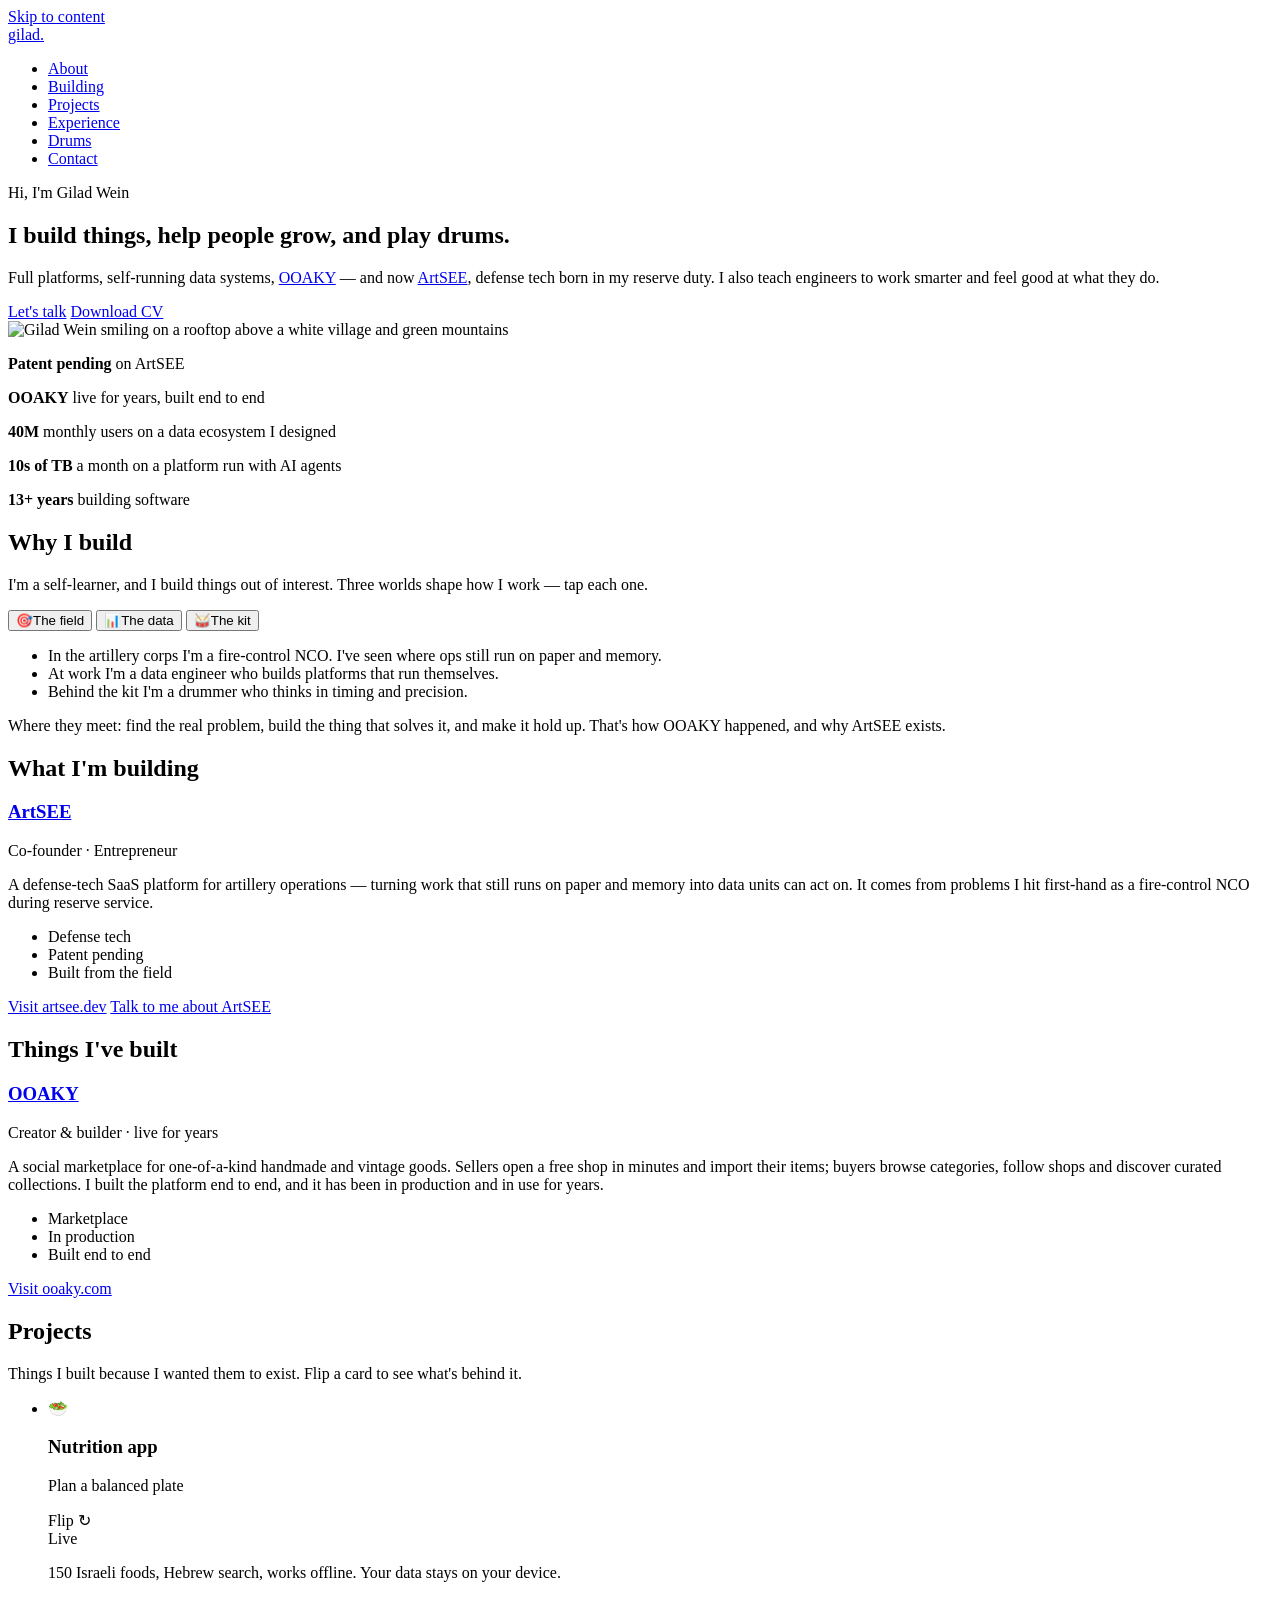
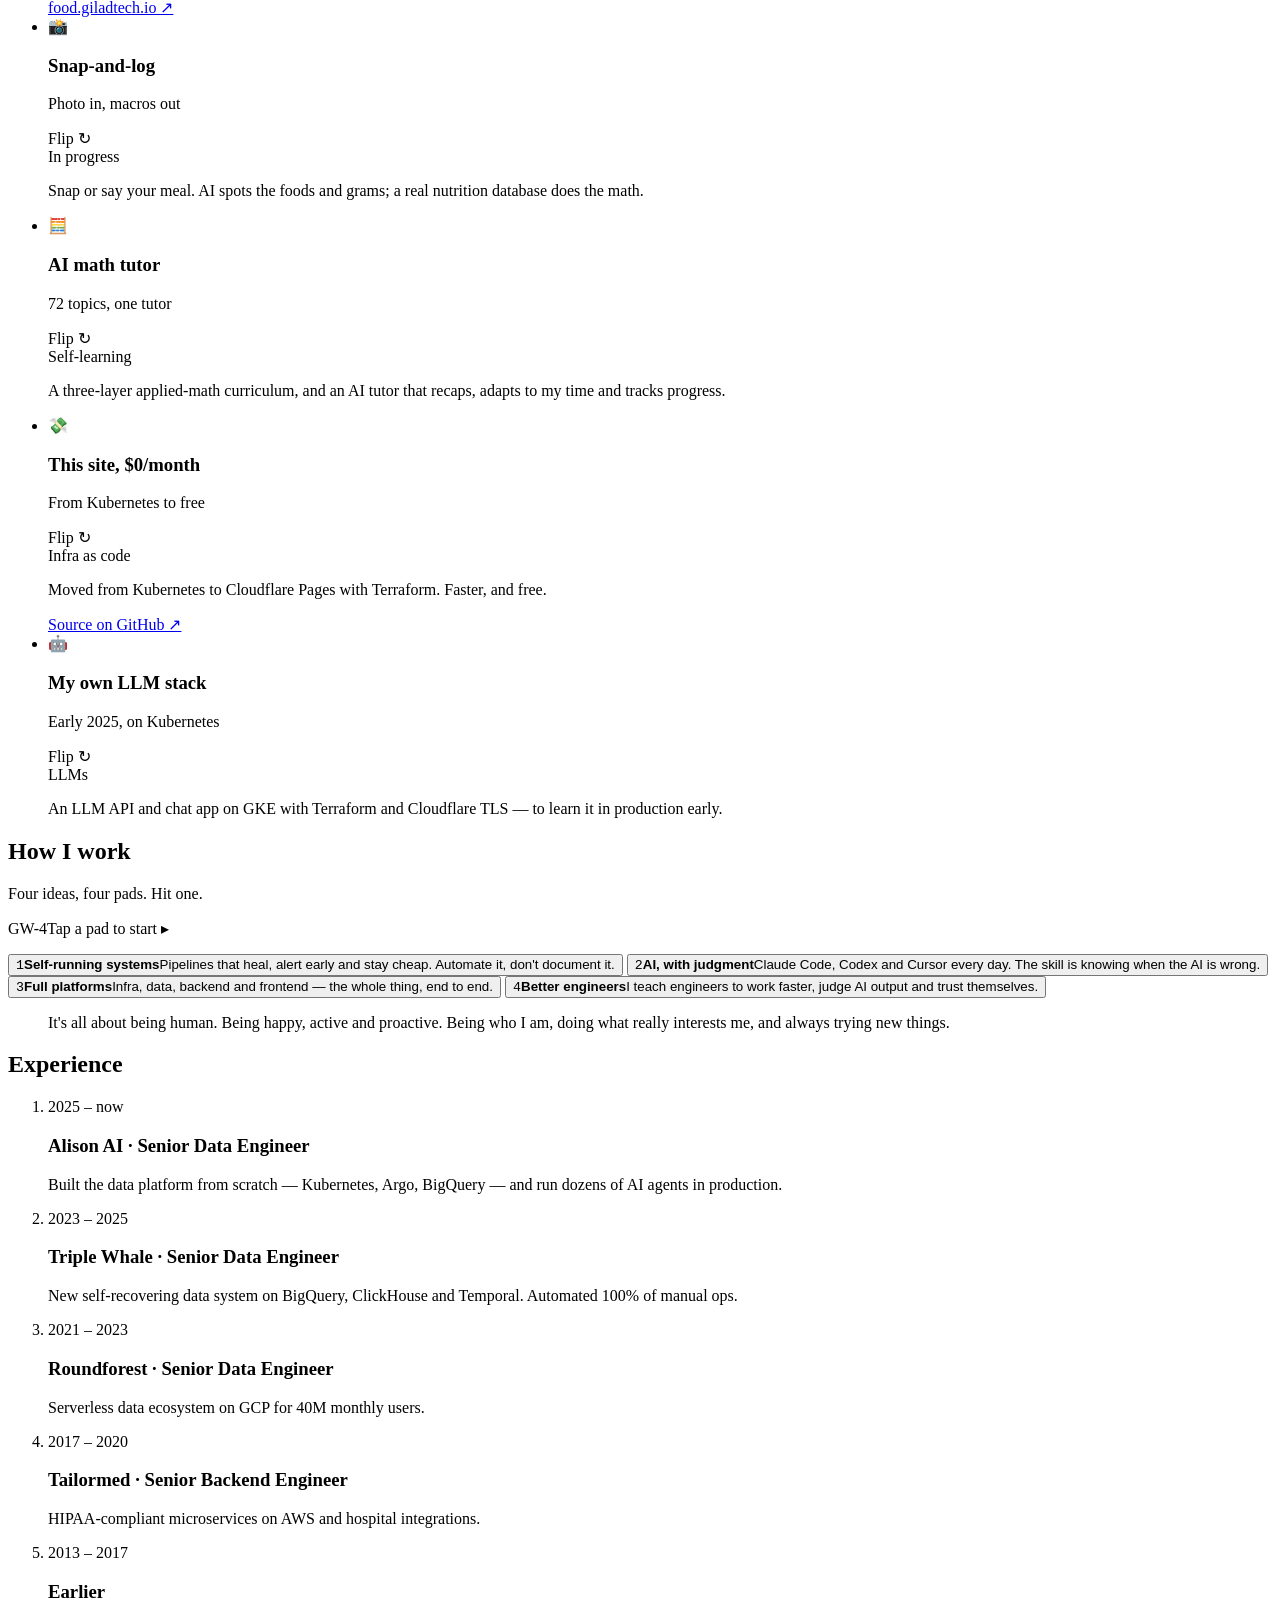
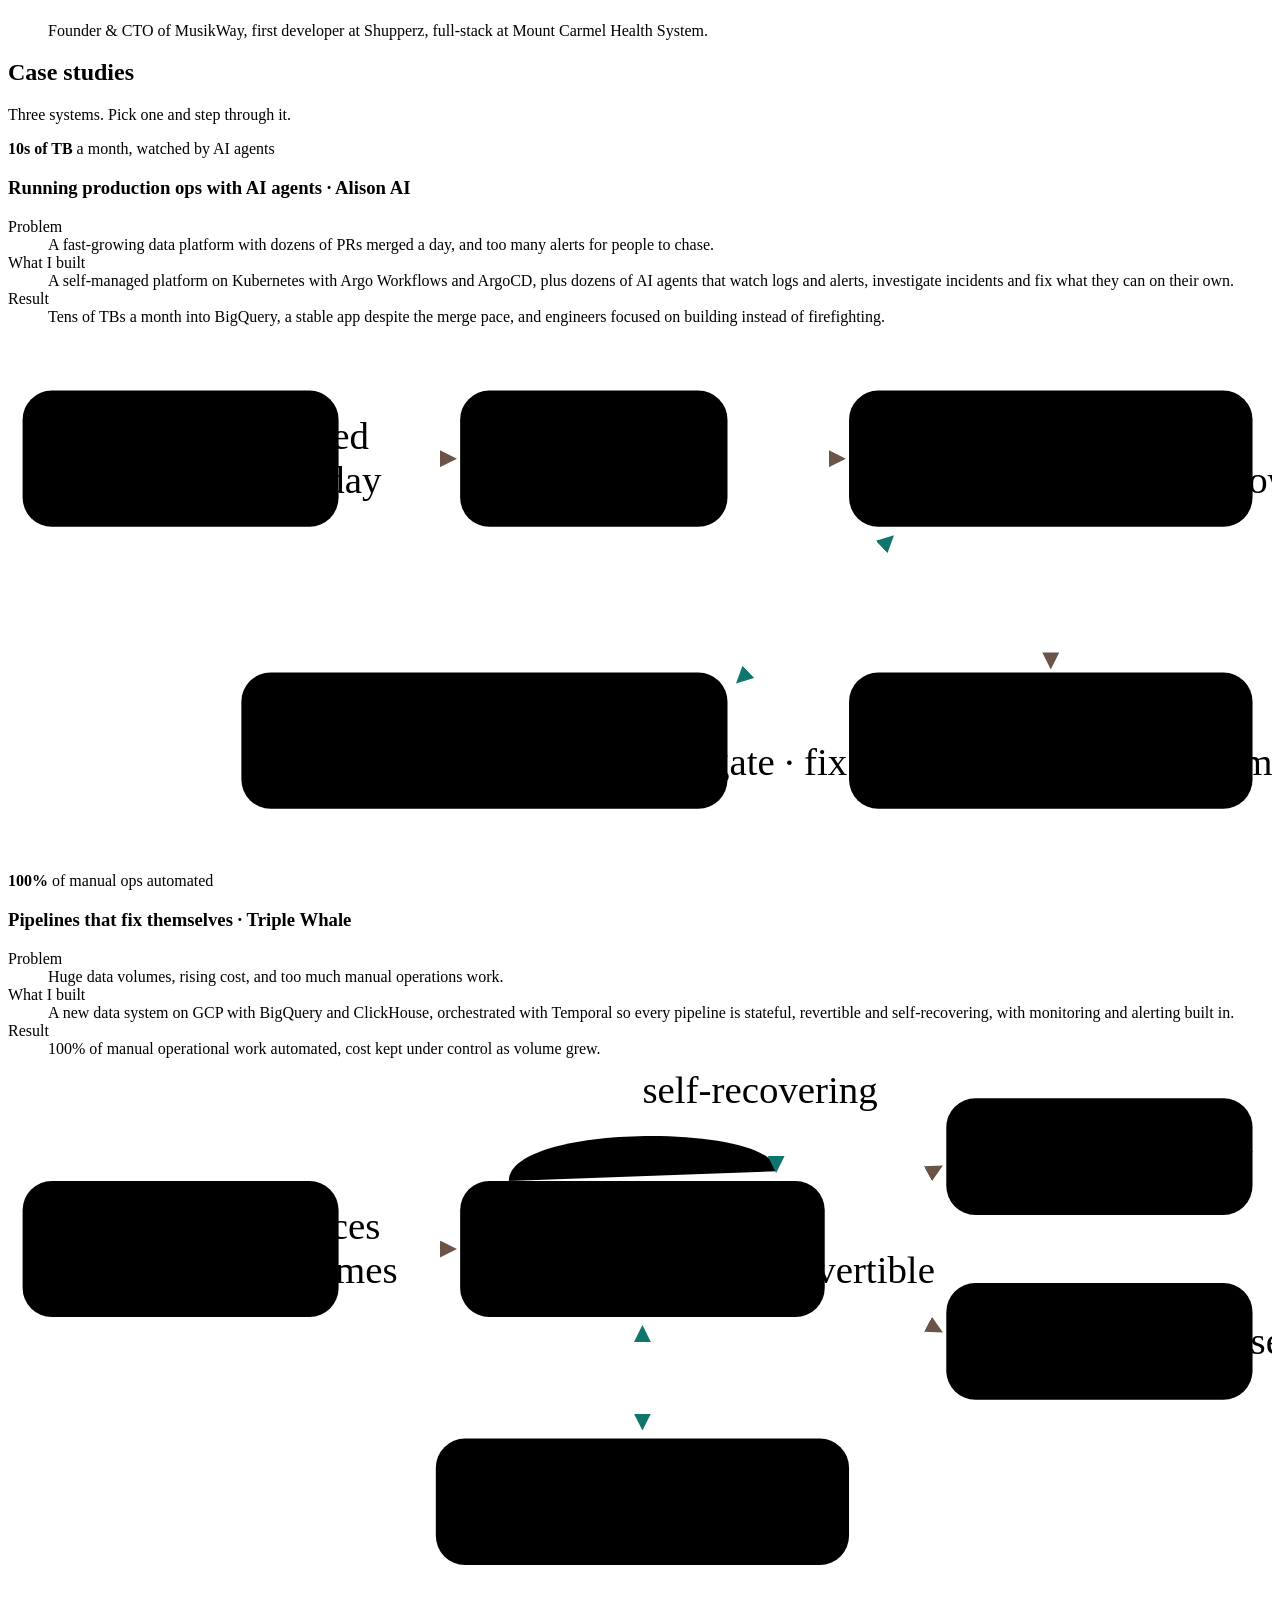
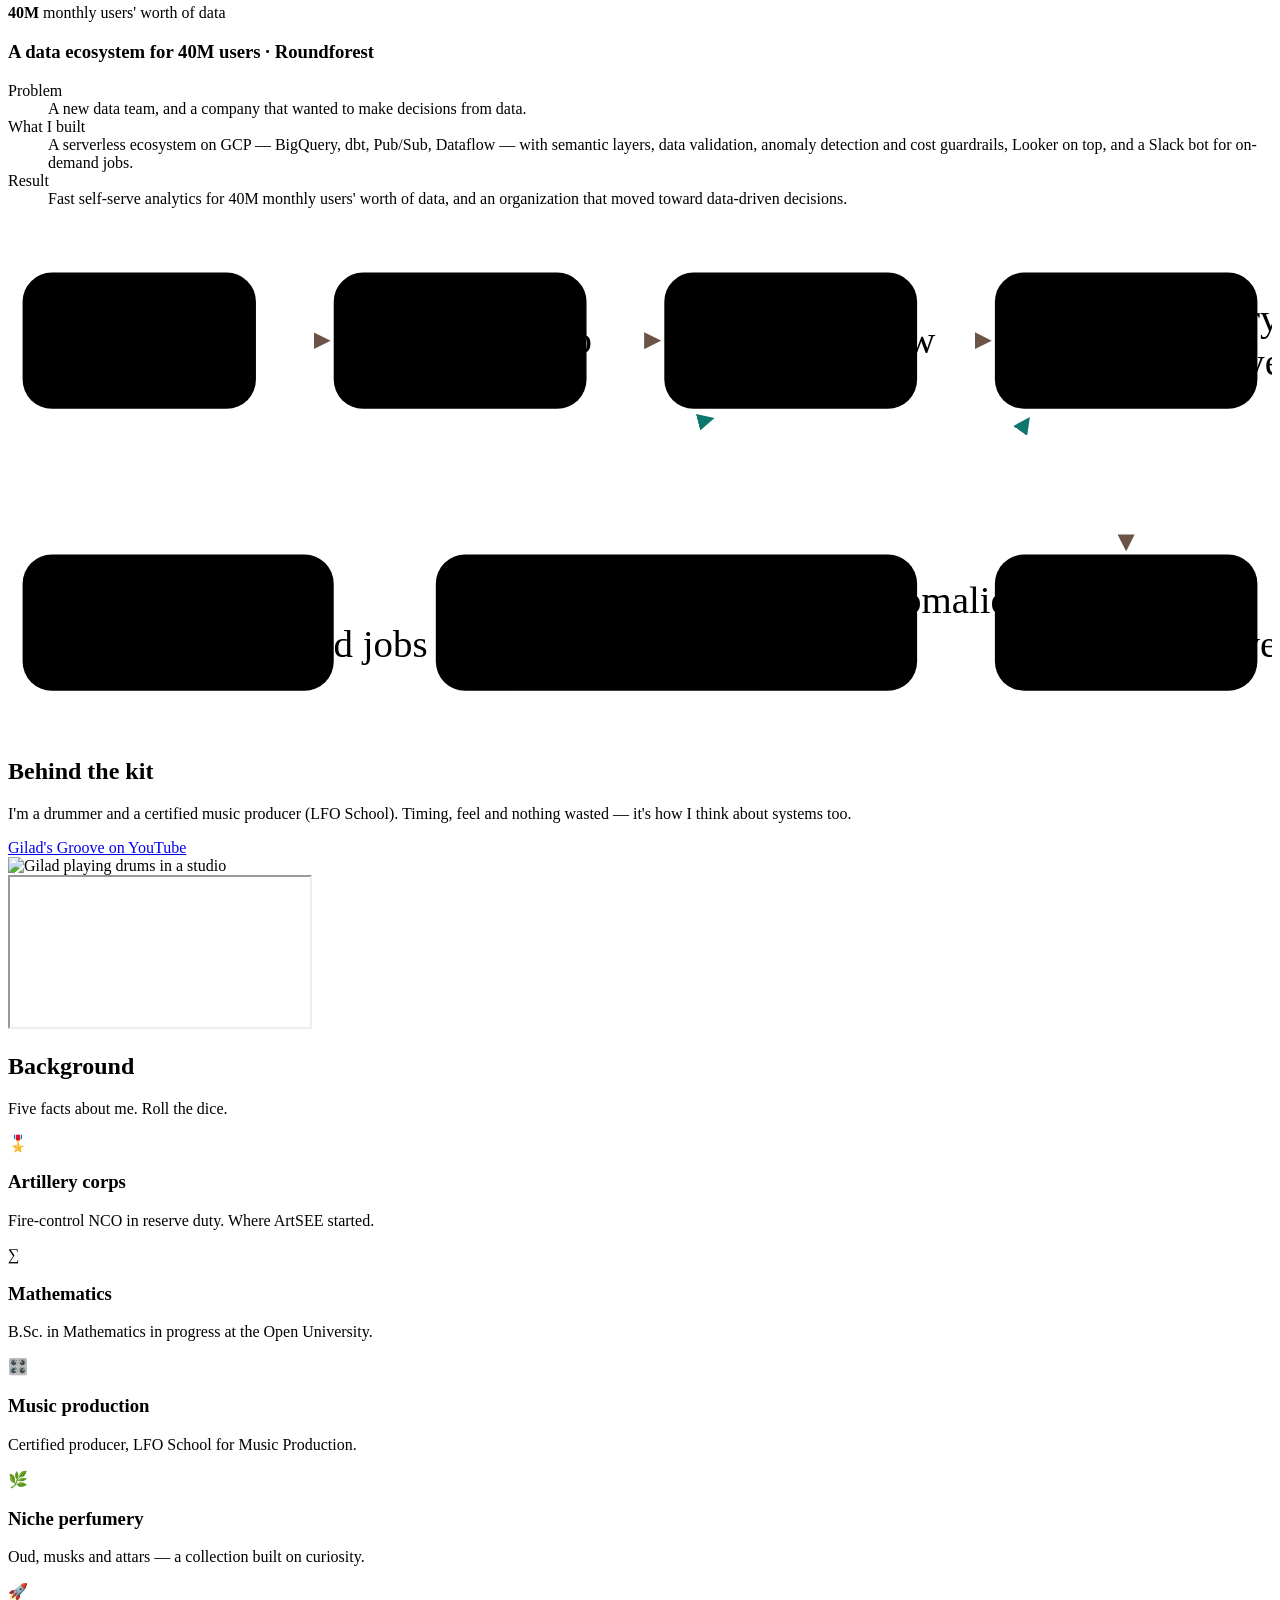
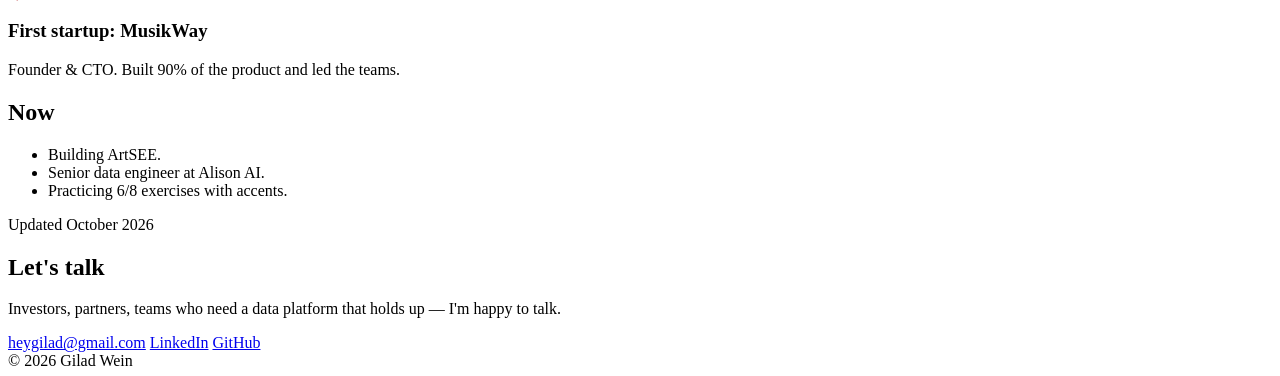
==== commit c7e6f869: "Portfolio: track record under the hero, drop Writing" ====
--- a/services/gilad-portfolio/site/index.html
+++ b/services/gilad-portfolio/site/index.html
@@ -58,12 +58,13 @@
     </section>
 
     <!-- Numbers -->
-    <section class="stats" aria-label="Highlights">
+    <section class="stats" aria-label="Track record">
       <div class="wrap stats__grid">
-        <p class="stat"><strong class="stat__num">13+ years</strong> building software and data systems</p>
+        <p class="stat"><strong class="stat__num">Patent pending</strong> on ArtSEE</p>
+        <p class="stat"><strong class="stat__num">OOAKY</strong> live for years, built end to end</p>
         <p class="stat"><strong class="stat__num">40M</strong> monthly users on a data ecosystem I designed</p>
-        <p class="stat"><strong class="stat__num">10s of TB</strong> a month through a platform I built</p>
-        <p class="stat"><strong class="stat__num">Dozens</strong> of AI agents in production</p>
+        <p class="stat"><strong class="stat__num">10s of TB</strong> a month on a platform run with AI agents</p>
+        <p class="stat"><strong class="stat__num">13+ years</strong> building software</p>
       </div>
     </section>
 
@@ -424,31 +425,6 @@
       </div>
     </section>
 
-    <!-- Writing -->
-    <section class="section section--tint" id="writing">
-      <div class="wrap">
-        <h2 class="section__title">Writing</h2>
-        <p class="section__lead">Short notes on how I build.</p>
-        <div class="cards">
-          <article class="card">
-            <p class="project__meta"><span class="badge">Coming soon</span></p>
-            <h3 class="card__title">Judging AI-written code</h3>
-            <p>What I teach engineers about when to trust the model, and when not to.</p>
-          </article>
-          <article class="card">
-            <p class="project__meta"><span class="badge">Coming soon</span></p>
-            <h3 class="card__title">Teaching juniors in the age of agents</h3>
-            <p>Becoming a self-learner when the AI can write the first draft.</p>
-          </article>
-          <article class="card">
-            <p class="project__meta"><span class="badge">Coming soon</span></p>
-            <h3 class="card__title">The self-healing data platform</h3>
-            <p>Designing pipelines that recover before anyone notices.</p>
-          </article>
-        </div>
-      </div>
-    </section>
-
     <!-- Now -->
     <section class="section section--now" id="now">
       <div class="wrap">
@@ -511,6 +487,6 @@
       // "https://www.youtube.com/watch?v=XXXXXXXXXXX",
     ];
   </script>
-  <script src="/main.js?v=735108b7" defer></script>
+  <script src="/main.js?v=e5a0e791" defer></script>
 </body>
 </html>
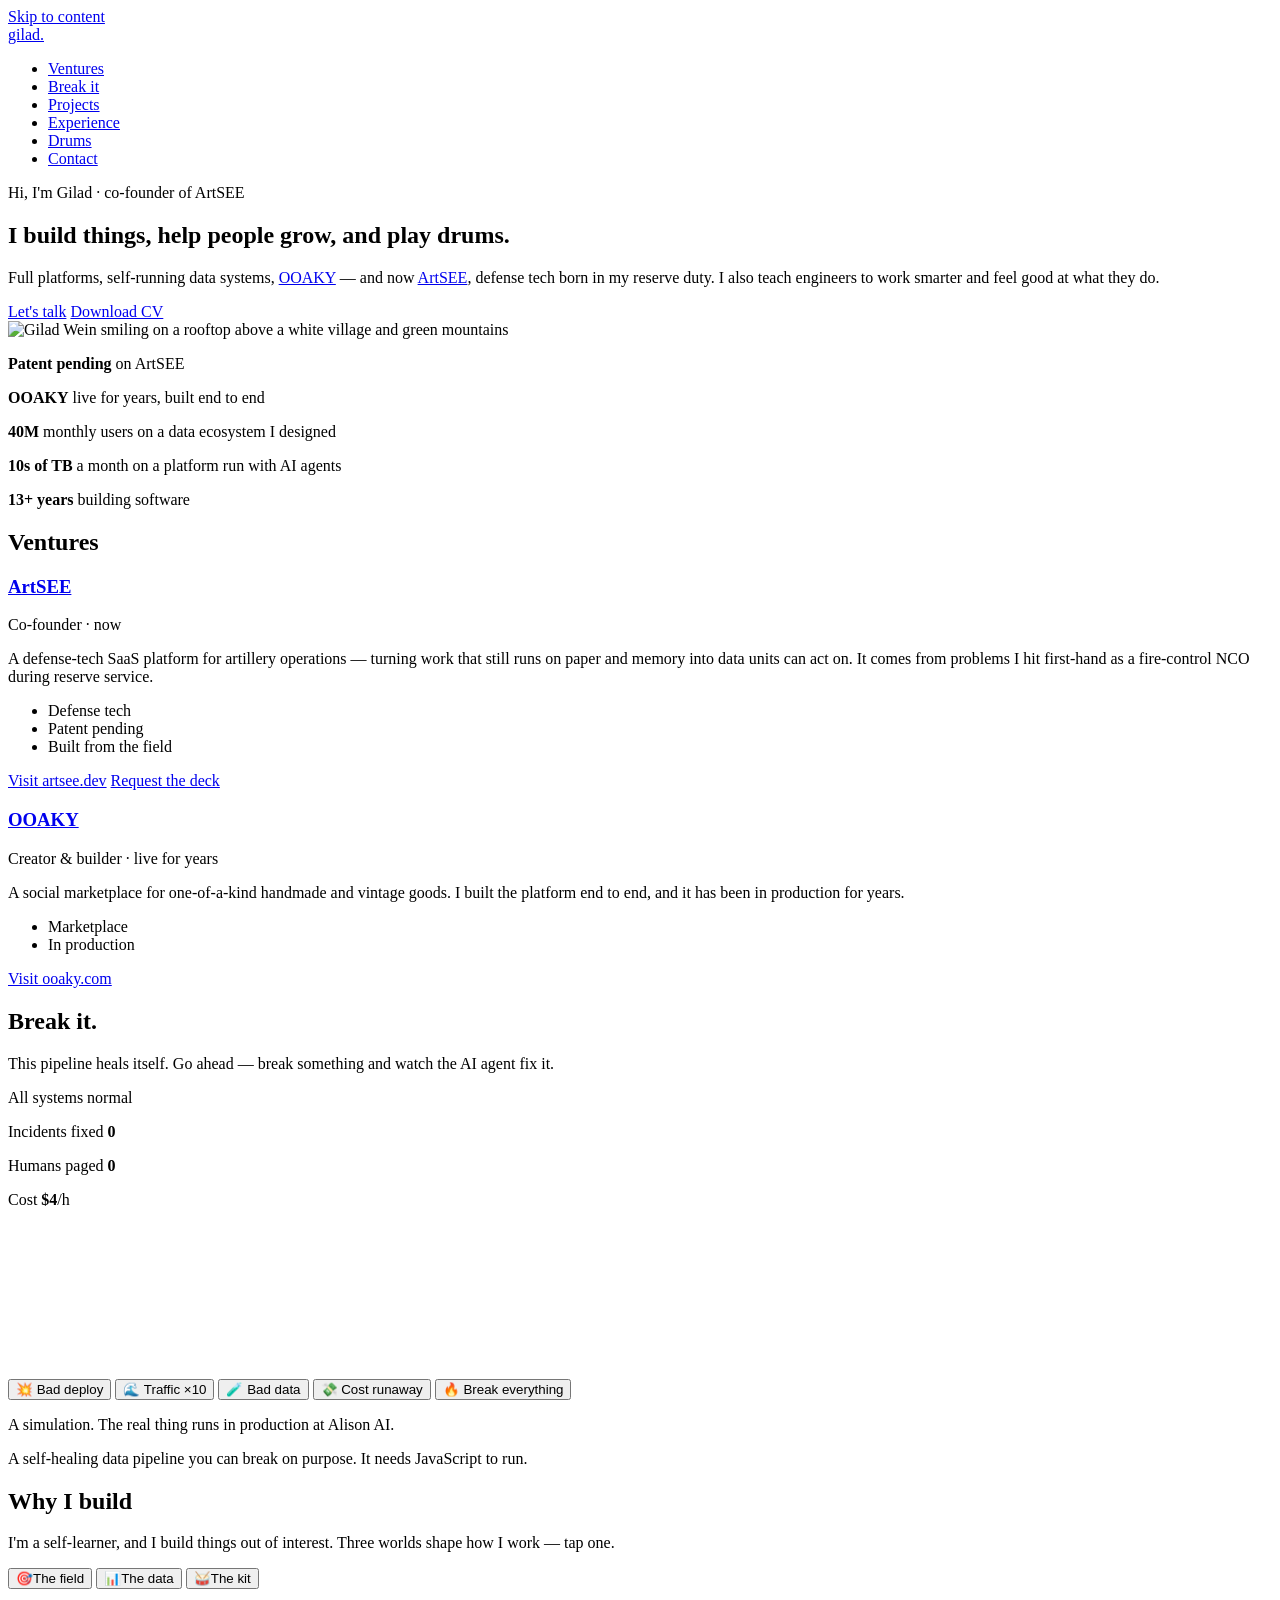
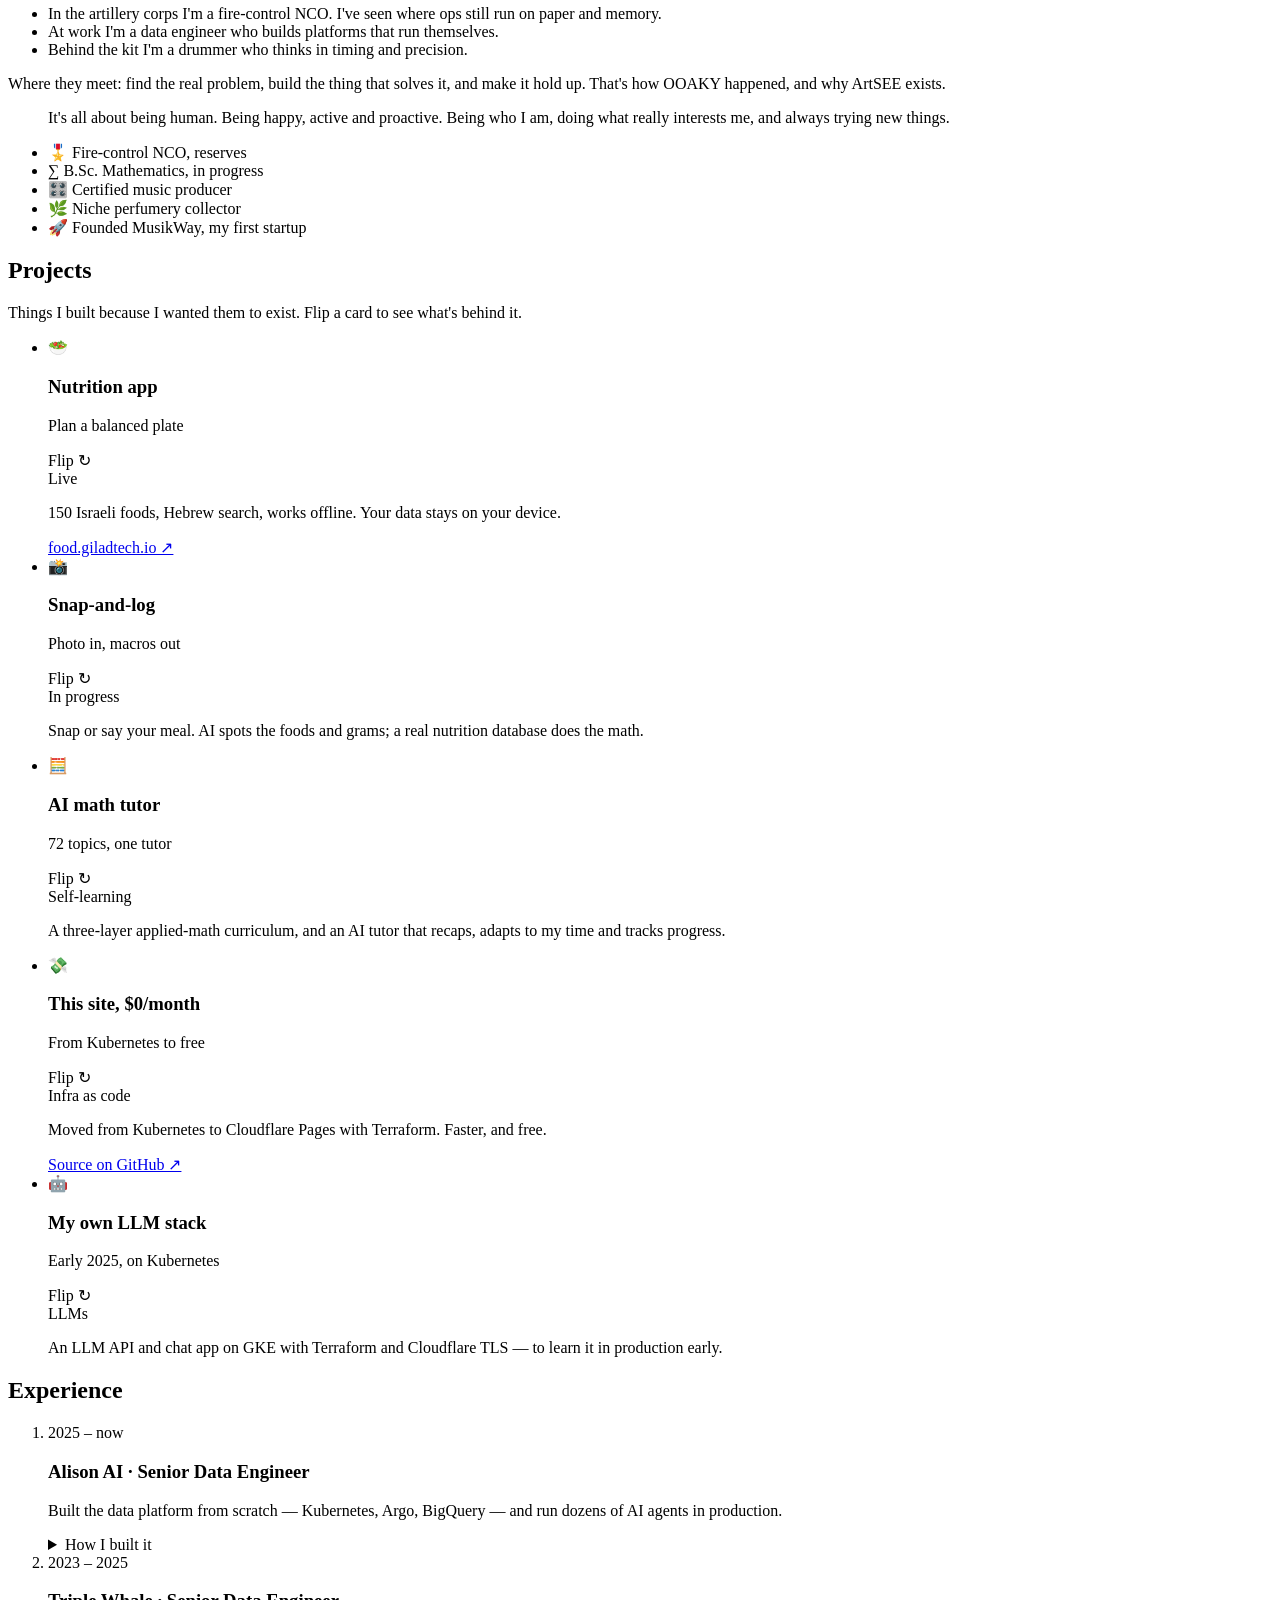
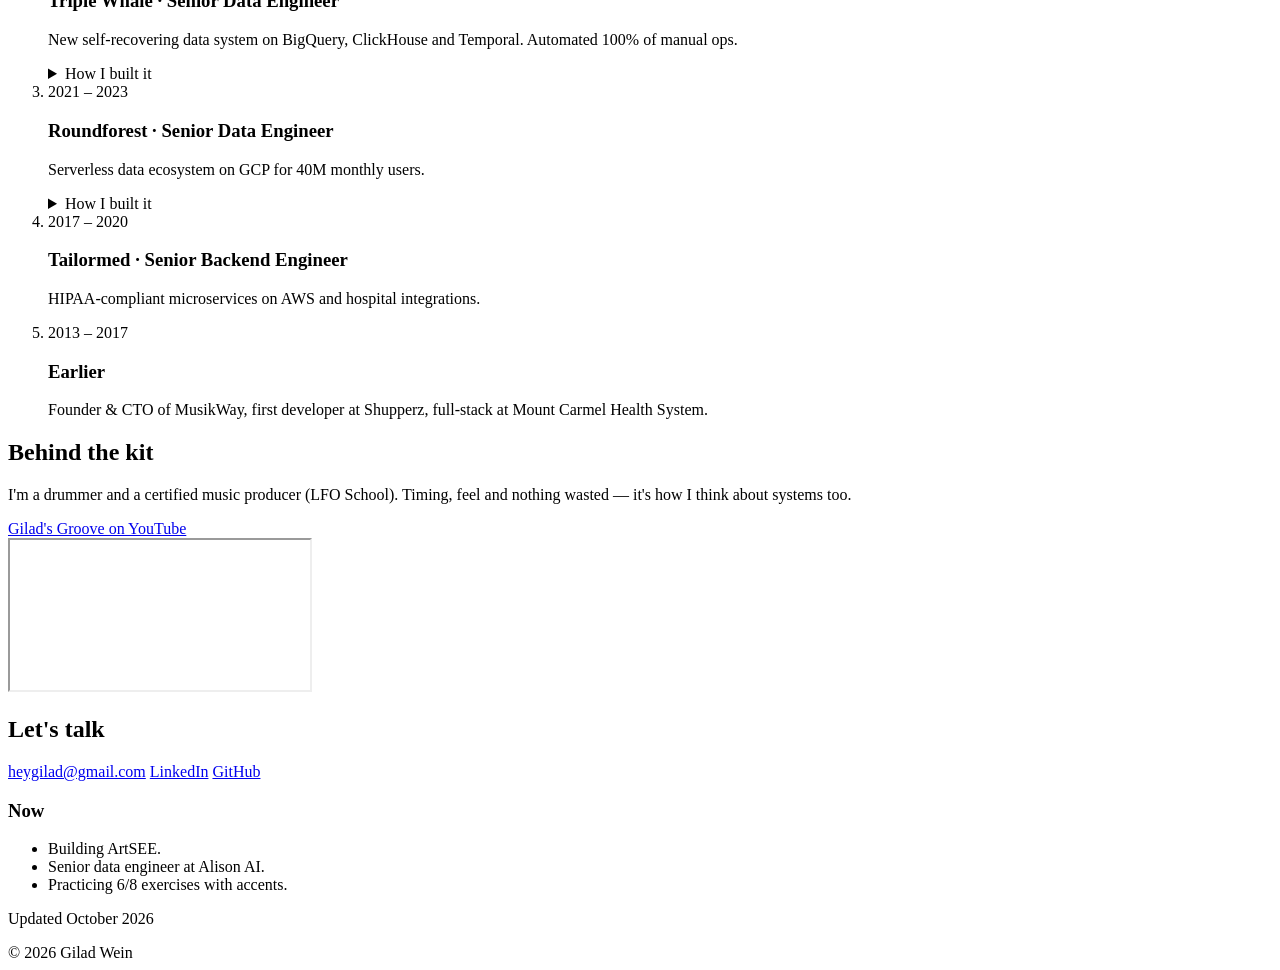
==== commit ae4723c2: "Portfolio: Break it game and investor-focused layout - Break it: simulated self-healing pipeline you" ====
--- a/services/gilad-portfolio/site/index.html
+++ b/services/gilad-portfolio/site/index.html
@@ -19,7 +19,7 @@
   <link rel="preconnect" href="https://fonts.googleapis.com">
   <link rel="preconnect" href="https://fonts.gstatic.com" crossorigin>
   <link href="https://fonts.googleapis.com/css2?family=Bricolage+Grotesque:opsz,wght@12..96,500;12..96,800&family=DM+Sans:wght@400;500;700&display=swap" rel="stylesheet">
-  <link rel="stylesheet" href="/styles.css?v=26cf33e0">
+  <link rel="stylesheet" href="/styles.css?v=e03bbf55">
 </head>
 <body>
   <a class="skip" href="#main">Skip to content</a>
@@ -29,8 +29,8 @@
       <a class="nav__brand" href="#top" aria-label="Gilad Wein, home">gilad<span>.</span></a>
       <nav aria-label="Sections">
         <ul class="nav__links">
-          <li><a href="#about">About</a></li>
-          <li><a href="#building">Building</a></li>
+          <li><a href="#ventures">Ventures</a></li>
+          <li><a href="#break-it">Break it</a></li>
           <li><a href="#projects">Projects</a></li>
           <li><a href="#experience">Experience</a></li>
           <li><a href="#drums">Drums</a></li>
@@ -45,7 +45,7 @@
     <section class="hero" id="top">
       <div class="wrap hero__grid">
         <div>
-        <p class="eyebrow">Hi, I'm Gilad Wein</p>
+        <p class="eyebrow">Hi, I'm Gilad · co-founder of ArtSEE</p>
         <h1 class="hero__title">I build things, help people grow, and <span class="accent drum-egg">play drums</span>.</h1>
         <p class="hero__lead">Full platforms, self-running data systems, <a class="hero__link" href="https://www.ooaky.com/" rel="noopener" target="_blank">OOAKY</a> — and now <a class="hero__link" href="https://artsee.dev/" rel="noopener" target="_blank">ArtSEE</a>, defense tech born in my reserve duty. I also teach engineers to work smarter and feel good at what they do.</p>
         <div class="hero__cta">
@@ -68,11 +68,78 @@
       </div>
     </section>
 
-    <!-- About: three worlds; light all three to see where they meet (main.js). Without JS, all text shows. -->
+    <!-- Ventures -->
+    <section class="section" id="ventures">
+      <div class="wrap">
+        <h2 class="section__title">Ventures</h2>
+        <div class="ventures">
+          <article class="venture">
+            <div class="venture__head">
+              <h3 class="venture__name"><a href="https://artsee.dev/" rel="noopener" target="_blank">ArtSEE</a></h3>
+              <p class="venture__role">Co-founder · now</p>
+            </div>
+            <p class="venture__text">A defense-tech SaaS platform for artillery operations — turning work that still runs on paper and memory into data units can act on. It comes from problems I hit first-hand as a fire-control NCO during reserve service.</p>
+            <ul class="tags" aria-label="Status">
+              <li>Defense tech</li>
+              <li>Patent pending</li>
+              <li>Built from the field</li>
+            </ul>
+            <div class="hero__cta">
+              <a class="btn btn--primary" href="https://artsee.dev/" rel="noopener" target="_blank">Visit artsee.dev</a>
+              <a class="btn btn--outline" href="mailto:heygilad@gmail.com?subject=ArtSEE%20%E2%80%94%20deck%20request">Request the deck</a>
+            </div>
+          </article>
+          <article class="venture venture--light">
+            <div class="venture__head">
+              <h3 class="venture__name"><a href="https://www.ooaky.com/" rel="noopener" target="_blank">OOAKY</a></h3>
+              <p class="venture__role">Creator &amp; builder · live for years</p>
+            </div>
+            <p class="venture__text">A social marketplace for one-of-a-kind handmade and vintage goods. I built the platform end to end, and it has been in production for years.</p>
+            <ul class="tags" aria-label="Highlights">
+              <li>Marketplace</li>
+              <li>In production</li>
+            </ul>
+            <a class="btn btn--primary" href="https://www.ooaky.com/" rel="noopener" target="_blank">Visit ooaky.com</a>
+          </article>
+        </div>
+      </div>
+    </section>
+
+    <!-- Break it: a simulated self-healing pipeline (breakit.js). -->
+    <section class="section section--tint" id="break-it">
+      <div class="wrap">
+        <h2 class="section__title">Break it.</h2>
+        <p class="section__lead">This pipeline heals itself. Go ahead — break something and watch the AI agent fix it.</p>
+        <div class="ops">
+          <div class="ops__bar">
+            <p class="ops__status"><span class="ops__state">All systems normal</span></p>
+            <p class="ops__stat">Incidents fixed <strong data-stat="fixed">0</strong></p>
+            <p class="ops__stat">Humans paged <strong>0</strong></p>
+            <p class="ops__stat">Cost <strong data-stat="cost">$4</strong>/h</p>
+          </div>
+          <svg class="ops__pipe" role="img" aria-label="A data pipeline: Sources, Ingest, Transform, Warehouse, Dashboard, with data flowing through it."></svg>
+          <div class="ops__bottom">
+            <div class="ops__buttons">
+              <button type="button" data-break="deploy">💥 Bad deploy</button>
+              <button type="button" data-break="spike">🌊 Traffic ×10</button>
+              <button type="button" data-break="data">🧪 Bad data</button>
+              <button type="button" data-break="cost">💸 Cost runaway</button>
+              <button type="button" data-break="all" class="ops__all">🔥 Break everything</button>
+            </div>
+            <ol class="ops__log" aria-live="polite"></ol>
+          </div>
+          <p class="ops__note">A simulation. The real thing runs in production at Alison AI.</p>
+          <p class="ops__win" hidden>This is what I build for real. <a href="#experience">See the real systems</a> · <a href="mailto:heygilad@gmail.com">Let's talk →</a></p>
+        </div>
+        <p class="ops__fallback">A self-healing data pipeline you can break on purpose. It needs JavaScript to run.</p>
+      </div>
+    </section>
+
+    <!-- About: tap a world to read its line (main.js). Without JS, all lines show. -->
     <section class="section" id="about">
       <div class="wrap about">
         <h2 class="section__title">Why I build</h2>
-        <p>I'm a self-learner, and I build things out of interest. Three worlds shape how I work<span class="js-only"> — tap each one</span>.</p>
+        <p>I'm a self-learner, and I build things out of interest. Three worlds shape how I work<span class="js-only"> — tap one</span>.</p>
         <div class="worlds">
           <div class="venn">
             <button class="world world--field" type="button" aria-pressed="false" data-line="In the artillery corps I'm a fire-control NCO. I've seen where ops still run on paper and memory."><span aria-hidden="true">🎯</span>The field</button>
@@ -87,54 +154,21 @@
           </ul>
         </div>
         <p class="about__punch">Where they meet: find the real problem, build the thing that solves it, and make it hold up. That's how OOAKY happened, and why ArtSEE exists.</p>
-      </div>
-    </section>
-
-    <!-- Building now -->
-    <section class="section" id="building">
-      <div class="wrap">
-        <h2 class="section__title">What I'm building</h2>
-        <article class="venture">
-          <div class="venture__head">
-            <h3 class="venture__name"><a href="https://artsee.dev/" rel="noopener" target="_blank">ArtSEE</a></h3>
-            <p class="venture__role">Co-founder · Entrepreneur</p>
-          </div>
-          <p class="venture__text">A defense-tech SaaS platform for artillery operations — turning work that still runs on paper and memory into data units can act on. It comes from problems I hit first-hand as a fire-control NCO during reserve service.</p>
-          <ul class="tags" aria-label="Status">
-            <li>Defense tech</li>
-            <li>Patent pending</li>
-            <li>Built from the field</li>
-          </ul>
-          <div class="hero__cta">
-            <a class="btn btn--primary" href="https://artsee.dev/" rel="noopener" target="_blank">Visit artsee.dev</a>
-            <a class="btn btn--outline" href="mailto:heygilad@gmail.com?subject=ArtSEE">Talk to me about ArtSEE</a>
-          </div>
-        </article>
-      </div>
-    </section>
-
-    <!-- Built -->
-    <section class="section" id="built">
-      <div class="wrap">
-        <h2 class="section__title">Things I've built</h2>
-        <article class="venture venture--light">
-          <div class="venture__head">
-            <h3 class="venture__name"><a href="https://www.ooaky.com/" rel="noopener" target="_blank">OOAKY</a></h3>
-            <p class="venture__role">Creator &amp; builder · live for years</p>
-          </div>
-          <p class="venture__text">A social marketplace for one-of-a-kind handmade and vintage goods. Sellers open a free shop in minutes and import their items; buyers browse categories, follow shops and discover curated collections. I built the platform end to end, and it has been in production and in use for years.</p>
-          <ul class="tags" aria-label="Highlights">
-            <li>Marketplace</li>
-            <li>In production</li>
-            <li>Built end to end</li>
-          </ul>
-          <a class="btn btn--primary" href="https://www.ooaky.com/" rel="noopener" target="_blank">Visit ooaky.com</a>
-        </article>
+        <blockquote class="credo">
+          <p>It's all about being human. Being happy, active and proactive. Being who I am, doing what really interests me, and always trying new things.</p>
+        </blockquote>
+        <ul class="also" aria-label="Also">
+          <li>🎖️ Fire-control NCO, reserves</li>
+          <li>∑ B.Sc. Mathematics, in progress</li>
+          <li>🎛️ Certified music producer</li>
+          <li>🌿 Niche perfumery collector</li>
+          <li>🚀 Founded MusikWay, my first startup</li>
+        </ul>
       </div>
     </section>
 
     <!-- Projects: a flip-the-cards game (main.js). Without JS, both sides of every card show. -->
-    <section class="section" id="projects">
+    <section class="section section--tint" id="projects">
       <div class="wrap">
         <h2 class="section__title">Projects</h2>
         <p class="section__lead">Things I built because I wanted them to exist. Flip a card to see what's behind it.</p>
@@ -226,27 +260,7 @@
       </div>
     </section>
 
-    <!-- How I work: a drum machine. Hit a pad to hear it and read the idea (main.js). -->
-    <section class="section section--tint" id="how">
-      <div class="wrap">
-        <h2 class="section__title">How I work</h2>
-        <p class="section__lead"><span class="js-only">Four ideas, four pads. Hit one.</span></p>
-        <div class="machine">
-          <p class="machine__screen" aria-live="polite"><span class="machine__label">GW-4</span><span class="machine__text">Tap a pad to start ▸</span></p>
-          <div class="pads">
-            <button class="pad pad--1" type="button" data-sound="kick"><kbd>1</kbd><strong>Self-running systems</strong><span class="pad__line">Pipelines that heal, alert early and stay cheap. Automate it, don't document it.</span></button>
-            <button class="pad pad--2" type="button" data-sound="snare"><kbd>2</kbd><strong>AI, with judgment</strong><span class="pad__line">Claude Code, Codex and Cursor every day. The skill is knowing when the AI is wrong.</span></button>
-            <button class="pad pad--3" type="button" data-sound="tom"><kbd>3</kbd><strong>Full platforms</strong><span class="pad__line">Infra, data, backend and frontend — the whole thing, end to end.</span></button>
-            <button class="pad pad--4" type="button" data-sound="hat"><kbd>4</kbd><strong>Better engineers</strong><span class="pad__line">I teach engineers to work faster, judge AI output and trust themselves.</span></button>
-          </div>
-        </div>
-        <blockquote class="credo">
-          <p>It's all about being human. Being happy, active and proactive. Being who I am, doing what really interests me, and always trying new things.</p>
-        </blockquote>
-      </div>
-    </section>
-
-    <!-- Experience -->
+    <!-- Experience: the top three jobs open into a case study (details + main.js steps). -->
     <section class="section" id="experience">
       <div class="wrap">
         <h2 class="section__title">Experience</h2>
@@ -256,6 +270,36 @@
             <div class="job__body">
               <h3 class="job__title">Alison AI <span>· Senior Data Engineer</span></h3>
               <p>Built the data platform from scratch — Kubernetes, Argo, BigQuery — and run dozens of AI agents in production.</p>
+              <details class="job__case">
+                <summary>How I built it</summary>
+                <article class="case" id="case-alison">
+                <div class="case__text">
+                  <p class="case__stat"><strong>10s of TB</strong> a month, watched by AI agents</p>
+                  <h3 class="card__title">Running production ops with AI agents <span>· Alison AI</span></h3>
+                  <dl class="case__steps">
+                    <dt>Problem</dt>
+                    <dd>A fast-growing data platform with dozens of PRs merged a day, and too many alerts for people to chase.</dd>
+                    <dt>What I built</dt>
+                    <dd>A self-managed platform on Kubernetes with Argo Workflows and ArgoCD, plus dozens of AI agents that watch logs and alerts, investigate incidents and fix what they can on their own.</dd>
+                    <dt>Result</dt>
+                    <dd>Tens of TBs a month into BigQuery, a stable app despite the merge pace, and engineers focused on building instead of firefighting.</dd>
+                  </dl>
+                </div>
+                <svg class="diagram" viewBox="0 0 520 210" role="img" aria-label="Merged PRs deploy through ArgoCD to Kubernetes running Argo Workflows, which loads data into BigQuery. AI agents watch logs and alerts and fix issues.">
+                  <defs>
+                    <marker id="a1" viewBox="0 0 10 10" refX="9" refY="5" markerWidth="7" markerHeight="7" orient="auto-start-reverse"><path d="M0 0L10 5L0 10z" fill="#6B5446"/></marker>
+                    <marker id="a1t" viewBox="0 0 10 10" refX="9" refY="5" markerWidth="7" markerHeight="7" orient="auto-start-reverse"><path d="M0 0L10 5L0 10z" fill="#0F766E"/></marker>
+                  </defs>
+                  <g class="dg-node" data-on="problem"><rect class="dg-box" x="6" y="20" width="130" height="56" rx="12"/><text class="dg-t" x="71" y="44">PRs merged</text><text class="dg-s" x="71" y="62">dozens a day</text></g>
+                  <g class="dg-node"><rect class="dg-box" x="186" y="20" width="110" height="56" rx="12"/><text class="dg-t" x="241" y="53">ArgoCD</text></g>
+                  <g class="dg-node" data-on="problem result"><rect class="dg-box dg-box--key" x="346" y="20" width="166" height="56" rx="12"/><text class="dg-t" x="429" y="44">Kubernetes</text><text class="dg-s" x="429" y="62">Argo Workflows</text></g>
+                  <g class="dg-node" data-on="result"><rect class="dg-box" x="346" y="136" width="166" height="56" rx="12"/><text class="dg-t" x="429" y="160">BigQuery</text><text class="dg-s" x="429" y="178">10s of TB a month</text></g>
+                  <g class="dg-node" data-on="result"><rect class="dg-box dg-box--teal" x="96" y="136" width="200" height="56" rx="12"/><text class="dg-t dg-on" x="196" y="160">AI agents</text><text class="dg-s dg-on" x="196" y="178">watch · investigate · fix</text></g>
+                  <g class="dg-node" data-on="problem"><line class="dg-line" x1="136" y1="48" x2="184" y2="48" marker-end="url(#a1)"/><line class="dg-line" x1="296" y1="48" x2="344" y2="48" marker-end="url(#a1)"/></g>
+                  <g class="dg-node" data-on="result"><line class="dg-line" x1="429" y1="76" x2="429" y2="134" marker-end="url(#a1)"/><line class="dg-line dg-line--dash" x1="300" y1="140" x2="364" y2="80" marker-start="url(#a1t)" marker-end="url(#a1t)"/></g>
+                </svg>
+                </article>
+              </details>
             </div>
           </li>
           <li class="job">
@@ -263,6 +307,35 @@
             <div class="job__body">
               <h3 class="job__title">Triple Whale <span>· Senior Data Engineer</span></h3>
               <p>New self-recovering data system on BigQuery, ClickHouse and Temporal. Automated 100% of manual ops.</p>
+              <details class="job__case">
+                <summary>How I built it</summary>
+                <article class="case" id="case-tw">
+                <div class="case__text">
+                  <p class="case__stat"><strong>100%</strong> of manual ops automated</p>
+                  <h3 class="card__title">Pipelines that fix themselves <span>· Triple Whale</span></h3>
+                  <dl class="case__steps">
+                    <dt>Problem</dt>
+                    <dd>Huge data volumes, rising cost, and too much manual operations work.</dd>
+                    <dt>What I built</dt>
+                    <dd>A new data system on GCP with BigQuery and ClickHouse, orchestrated with Temporal so every pipeline is stateful, revertible and self-recovering, with monitoring and alerting built in.</dd>
+                    <dt>Result</dt>
+                    <dd>100% of manual operational work automated, cost kept under control as volume grew.</dd>
+                  </dl>
+                </div>
+                <svg class="diagram" viewBox="0 0 520 210" role="img" aria-label="Data sources flow through Temporal, which keeps pipelines stateful and self-recovering, into BigQuery and ClickHouse. Monitoring and alerting watch Temporal.">
+                  <defs>
+                    <marker id="a2" viewBox="0 0 10 10" refX="9" refY="5" markerWidth="7" markerHeight="7" orient="auto-start-reverse"><path d="M0 0L10 5L0 10z" fill="#6B5446"/></marker>
+                    <marker id="a2t" viewBox="0 0 10 10" refX="9" refY="5" markerWidth="7" markerHeight="7" orient="auto-start-reverse"><path d="M0 0L10 5L0 10z" fill="#0F766E"/></marker>
+                  </defs>
+                  <g class="dg-node" data-on="problem"><rect class="dg-box" x="6" y="44" width="130" height="56" rx="12"/><text class="dg-t" x="71" y="68">Data sources</text><text class="dg-s" x="71" y="86">huge volumes</text></g>
+                  <g class="dg-node" data-on="result"><rect class="dg-box dg-box--teal" x="186" y="44" width="150" height="56" rx="12"/><text class="dg-t dg-on" x="261" y="68">Temporal</text><text class="dg-s dg-on" x="261" y="86">stateful · revertible</text></g>
+                  <g class="dg-node" data-on="problem"><rect class="dg-box" x="386" y="10" width="126" height="48" rx="12"/><text class="dg-t" x="449" y="39">BigQuery</text><rect class="dg-box" x="386" y="86" width="126" height="48" rx="12"/><text class="dg-t" x="449" y="115">ClickHouse</text></g>
+                  <g class="dg-node" data-on="result"><rect class="dg-box dg-box--key" x="176" y="150" width="170" height="52" rx="12"/><text class="dg-t" x="261" y="172">Monitoring</text><text class="dg-s" x="261" y="189">and alerting</text></g>
+                  <g class="dg-node" data-on="problem"><line class="dg-line" x1="136" y1="72" x2="184" y2="72" marker-end="url(#a2)"/><line class="dg-line" x1="336" y1="64" x2="384" y2="38" marker-end="url(#a2)"/><line class="dg-line" x1="336" y1="80" x2="384" y2="106" marker-end="url(#a2)"/></g>
+                  <g class="dg-node" data-on="result"><line class="dg-line dg-line--dash" x1="261" y1="104" x2="261" y2="146" marker-start="url(#a2t)" marker-end="url(#a2t)"/><path class="dg-line dg-line--dash" d="M206 44 C206 20 316 20 316 40" marker-end="url(#a2t)"/><text class="dg-s" x="261" y="12">self-recovering</text></g>
+                </svg>
+                </article>
+              </details>
             </div>
           </li>
           <li class="job">
@@ -270,6 +343,38 @@
             <div class="job__body">
               <h3 class="job__title">Roundforest <span>· Senior Data Engineer</span></h3>
               <p>Serverless data ecosystem on GCP for 40M monthly users.</p>
+              <details class="job__case">
+                <summary>How I built it</summary>
+                <article class="case" id="case-rf">
+                <div class="case__text">
+                  <p class="case__stat"><strong>40M</strong> monthly users' worth of data</p>
+                  <h3 class="card__title">A data ecosystem for 40M users <span>· Roundforest</span></h3>
+                  <dl class="case__steps">
+                    <dt>Problem</dt>
+                    <dd>A new data team, and a company that wanted to make decisions from data.</dd>
+                    <dt>What I built</dt>
+                    <dd>A serverless ecosystem on GCP — BigQuery, dbt, Pub/Sub, Dataflow — with semantic layers, data validation, anomaly detection and cost guardrails, Looker on top, and a Slack bot for on-demand jobs.</dd>
+                    <dt>Result</dt>
+                    <dd>Fast self-serve analytics for 40M monthly users' worth of data, and an organization that moved toward data-driven decisions.</dd>
+                  </dl>
+                </div>
+                <svg class="diagram" viewBox="0 0 520 210" role="img" aria-label="Events flow through Pub/Sub and Dataflow into BigQuery with dbt semantic layers, guarded by validation, anomaly detection and cost checks, with Looker for analytics and a Slack bot for on-demand jobs.">
+                  <defs>
+                    <marker id="a3" viewBox="0 0 10 10" refX="9" refY="5" markerWidth="7" markerHeight="7" orient="auto-start-reverse"><path d="M0 0L10 5L0 10z" fill="#6B5446"/></marker>
+                    <marker id="a3t" viewBox="0 0 10 10" refX="9" refY="5" markerWidth="7" markerHeight="7" orient="auto-start-reverse"><path d="M0 0L10 5L0 10z" fill="#0F766E"/></marker>
+                  </defs>
+                  <g class="dg-node" data-on="problem"><rect class="dg-box" x="6" y="20" width="96" height="56" rx="12"/><text class="dg-t" x="54" y="53">Events</text></g>
+                  <g class="dg-node"><rect class="dg-box" x="134" y="20" width="104" height="56" rx="12"/><text class="dg-t" x="186" y="53">Pub/Sub</text><rect class="dg-box" x="270" y="20" width="104" height="56" rx="12"/><text class="dg-t" x="322" y="53">Dataflow</text></g>
+                  <g class="dg-node" data-on="problem"><rect class="dg-box dg-box--teal" x="406" y="20" width="108" height="56" rx="12"/><text class="dg-t dg-on" x="460" y="44">BigQuery</text><text class="dg-s dg-on" x="460" y="62">+ dbt layers</text></g>
+                  <g class="dg-node" data-on="result"><rect class="dg-box" x="406" y="136" width="108" height="56" rx="12"/><text class="dg-t" x="460" y="160">Looker</text><text class="dg-s" x="460" y="178">self-serve</text></g>
+                  <g class="dg-node"><rect class="dg-box dg-box--key" x="176" y="136" width="198" height="56" rx="12"/><text class="dg-t" x="275" y="160">Validation · anomalies</text><text class="dg-s" x="275" y="178">cost guardrails</text></g>
+                  <g class="dg-node" data-on="result"><rect class="dg-box" x="6" y="136" width="128" height="56" rx="12"/><text class="dg-t" x="70" y="160">Slack bot</text><text class="dg-s" x="70" y="178">on-demand jobs</text></g>
+                  <g class="dg-node" data-on="problem"><line class="dg-line" x1="102" y1="48" x2="132" y2="48" marker-end="url(#a3)"/><line class="dg-line" x1="238" y1="48" x2="268" y2="48" marker-end="url(#a3)"/><line class="dg-line" x1="374" y1="48" x2="404" y2="48" marker-end="url(#a3)"/></g>
+                  <g class="dg-node" data-on="result"><line class="dg-line" x1="460" y1="76" x2="460" y2="134" marker-end="url(#a3)"/><line class="dg-line dg-line--dash" x1="70" y1="136" x2="290" y2="80" marker-end="url(#a3t)"/></g>
+                  <g class="dg-node"><line class="dg-line dg-line--dash" x1="374" y1="146" x2="420" y2="80" marker-end="url(#a3t)"/></g>
+                </svg>
+                </article>
+              </details>
             </div>
           </li>
           <li class="job">
@@ -287,107 +392,6 @@
             </div>
           </li>
         </ol>
-      </div>
-    </section>
-
-    <!-- Case studies: tabs pick a case, steps walk through it (main.js). Without JS everything shows. -->
-    <section class="section section--tint" id="case-studies">
-      <div class="wrap">
-        <h2 class="section__title">Case studies</h2>
-        <p class="section__lead">Three systems. Pick one and step through it.</p>
-
-        <div class="cases">
-          <div class="case-tabs" role="tablist" aria-label="Case studies" hidden>
-            <button class="case-tab" type="button" role="tab" id="tab-alison" aria-controls="case-alison" aria-selected="true">Alison AI<span>AI agents in ops</span></button>
-            <button class="case-tab" type="button" role="tab" id="tab-tw" aria-controls="case-tw" aria-selected="false" tabindex="-1">Triple Whale<span>Self-healing pipelines</span></button>
-            <button class="case-tab" type="button" role="tab" id="tab-rf" aria-controls="case-rf" aria-selected="false" tabindex="-1">Roundforest<span>Data for 40M users</span></button>
-          </div>
-
-          <article class="case" id="case-alison" role="tabpanel" aria-labelledby="tab-alison">
-            <div class="case__text">
-              <p class="case__stat"><strong>10s of TB</strong> a month, watched by AI agents</p>
-              <h3 class="card__title">Running production ops with AI agents <span>· Alison AI</span></h3>
-              <dl class="case__steps">
-                <dt>Problem</dt>
-                <dd>A fast-growing data platform with dozens of PRs merged a day, and too many alerts for people to chase.</dd>
-                <dt>What I built</dt>
-                <dd>A self-managed platform on Kubernetes with Argo Workflows and ArgoCD, plus dozens of AI agents that watch logs and alerts, investigate incidents and fix what they can on their own.</dd>
-                <dt>Result</dt>
-                <dd>Tens of TBs a month into BigQuery, a stable app despite the merge pace, and engineers focused on building instead of firefighting.</dd>
-              </dl>
-            </div>
-            <svg class="diagram" viewBox="0 0 520 210" role="img" aria-label="Merged PRs deploy through ArgoCD to Kubernetes running Argo Workflows, which loads data into BigQuery. AI agents watch logs and alerts and fix issues.">
-              <defs>
-                <marker id="a1" viewBox="0 0 10 10" refX="9" refY="5" markerWidth="7" markerHeight="7" orient="auto-start-reverse"><path d="M0 0L10 5L0 10z" fill="#6B5446"/></marker>
-                <marker id="a1t" viewBox="0 0 10 10" refX="9" refY="5" markerWidth="7" markerHeight="7" orient="auto-start-reverse"><path d="M0 0L10 5L0 10z" fill="#0F766E"/></marker>
-              </defs>
-              <g class="dg-node" data-on="problem"><rect class="dg-box" x="6" y="20" width="130" height="56" rx="12"/><text class="dg-t" x="71" y="44">PRs merged</text><text class="dg-s" x="71" y="62">dozens a day</text></g>
-              <g class="dg-node"><rect class="dg-box" x="186" y="20" width="110" height="56" rx="12"/><text class="dg-t" x="241" y="53">ArgoCD</text></g>
-              <g class="dg-node" data-on="problem result"><rect class="dg-box dg-box--key" x="346" y="20" width="166" height="56" rx="12"/><text class="dg-t" x="429" y="44">Kubernetes</text><text class="dg-s" x="429" y="62">Argo Workflows</text></g>
-              <g class="dg-node" data-on="result"><rect class="dg-box" x="346" y="136" width="166" height="56" rx="12"/><text class="dg-t" x="429" y="160">BigQuery</text><text class="dg-s" x="429" y="178">10s of TB a month</text></g>
-              <g class="dg-node" data-on="result"><rect class="dg-box dg-box--teal" x="96" y="136" width="200" height="56" rx="12"/><text class="dg-t dg-on" x="196" y="160">AI agents</text><text class="dg-s dg-on" x="196" y="178">watch · investigate · fix</text></g>
-              <g class="dg-node" data-on="problem"><line class="dg-line" x1="136" y1="48" x2="184" y2="48" marker-end="url(#a1)"/><line class="dg-line" x1="296" y1="48" x2="344" y2="48" marker-end="url(#a1)"/></g>
-              <g class="dg-node" data-on="result"><line class="dg-line" x1="429" y1="76" x2="429" y2="134" marker-end="url(#a1)"/><line class="dg-line dg-line--dash" x1="300" y1="140" x2="364" y2="80" marker-start="url(#a1t)" marker-end="url(#a1t)"/></g>
-            </svg>
-          </article>
-
-          <article class="case" id="case-tw" role="tabpanel" aria-labelledby="tab-tw">
-            <div class="case__text">
-              <p class="case__stat"><strong>100%</strong> of manual ops automated</p>
-              <h3 class="card__title">Pipelines that fix themselves <span>· Triple Whale</span></h3>
-              <dl class="case__steps">
-                <dt>Problem</dt>
-                <dd>Huge data volumes, rising cost, and too much manual operations work.</dd>
-                <dt>What I built</dt>
-                <dd>A new data system on GCP with BigQuery and ClickHouse, orchestrated with Temporal so every pipeline is stateful, revertible and self-recovering, with monitoring and alerting built in.</dd>
-                <dt>Result</dt>
-                <dd>100% of manual operational work automated, cost kept under control as volume grew.</dd>
-              </dl>
-            </div>
-            <svg class="diagram" viewBox="0 0 520 210" role="img" aria-label="Data sources flow through Temporal, which keeps pipelines stateful and self-recovering, into BigQuery and ClickHouse. Monitoring and alerting watch Temporal.">
-              <defs>
-                <marker id="a2" viewBox="0 0 10 10" refX="9" refY="5" markerWidth="7" markerHeight="7" orient="auto-start-reverse"><path d="M0 0L10 5L0 10z" fill="#6B5446"/></marker>
-                <marker id="a2t" viewBox="0 0 10 10" refX="9" refY="5" markerWidth="7" markerHeight="7" orient="auto-start-reverse"><path d="M0 0L10 5L0 10z" fill="#0F766E"/></marker>
-              </defs>
-              <g class="dg-node" data-on="problem"><rect class="dg-box" x="6" y="44" width="130" height="56" rx="12"/><text class="dg-t" x="71" y="68">Data sources</text><text class="dg-s" x="71" y="86">huge volumes</text></g>
-              <g class="dg-node" data-on="result"><rect class="dg-box dg-box--teal" x="186" y="44" width="150" height="56" rx="12"/><text class="dg-t dg-on" x="261" y="68">Temporal</text><text class="dg-s dg-on" x="261" y="86">stateful · revertible</text></g>
-              <g class="dg-node" data-on="problem"><rect class="dg-box" x="386" y="10" width="126" height="48" rx="12"/><text class="dg-t" x="449" y="39">BigQuery</text><rect class="dg-box" x="386" y="86" width="126" height="48" rx="12"/><text class="dg-t" x="449" y="115">ClickHouse</text></g>
-              <g class="dg-node" data-on="result"><rect class="dg-box dg-box--key" x="176" y="150" width="170" height="52" rx="12"/><text class="dg-t" x="261" y="172">Monitoring</text><text class="dg-s" x="261" y="189">and alerting</text></g>
-              <g class="dg-node" data-on="problem"><line class="dg-line" x1="136" y1="72" x2="184" y2="72" marker-end="url(#a2)"/><line class="dg-line" x1="336" y1="64" x2="384" y2="38" marker-end="url(#a2)"/><line class="dg-line" x1="336" y1="80" x2="384" y2="106" marker-end="url(#a2)"/></g>
-              <g class="dg-node" data-on="result"><line class="dg-line dg-line--dash" x1="261" y1="104" x2="261" y2="146" marker-start="url(#a2t)" marker-end="url(#a2t)"/><path class="dg-line dg-line--dash" d="M206 44 C206 20 316 20 316 40" marker-end="url(#a2t)"/><text class="dg-s" x="261" y="12">self-recovering</text></g>
-            </svg>
-          </article>
-
-          <article class="case" id="case-rf" role="tabpanel" aria-labelledby="tab-rf">
-            <div class="case__text">
-              <p class="case__stat"><strong>40M</strong> monthly users' worth of data</p>
-              <h3 class="card__title">A data ecosystem for 40M users <span>· Roundforest</span></h3>
-              <dl class="case__steps">
-                <dt>Problem</dt>
-                <dd>A new data team, and a company that wanted to make decisions from data.</dd>
-                <dt>What I built</dt>
-                <dd>A serverless ecosystem on GCP — BigQuery, dbt, Pub/Sub, Dataflow — with semantic layers, data validation, anomaly detection and cost guardrails, Looker on top, and a Slack bot for on-demand jobs.</dd>
-                <dt>Result</dt>
-                <dd>Fast self-serve analytics for 40M monthly users' worth of data, and an organization that moved toward data-driven decisions.</dd>
-              </dl>
-            </div>
-            <svg class="diagram" viewBox="0 0 520 210" role="img" aria-label="Events flow through Pub/Sub and Dataflow into BigQuery with dbt semantic layers, guarded by validation, anomaly detection and cost checks, with Looker for analytics and a Slack bot for on-demand jobs.">
-              <defs>
-                <marker id="a3" viewBox="0 0 10 10" refX="9" refY="5" markerWidth="7" markerHeight="7" orient="auto-start-reverse"><path d="M0 0L10 5L0 10z" fill="#6B5446"/></marker>
-                <marker id="a3t" viewBox="0 0 10 10" refX="9" refY="5" markerWidth="7" markerHeight="7" orient="auto-start-reverse"><path d="M0 0L10 5L0 10z" fill="#0F766E"/></marker>
-              </defs>
-              <g class="dg-node" data-on="problem"><rect class="dg-box" x="6" y="20" width="96" height="56" rx="12"/><text class="dg-t" x="54" y="53">Events</text></g>
-              <g class="dg-node"><rect class="dg-box" x="134" y="20" width="104" height="56" rx="12"/><text class="dg-t" x="186" y="53">Pub/Sub</text><rect class="dg-box" x="270" y="20" width="104" height="56" rx="12"/><text class="dg-t" x="322" y="53">Dataflow</text></g>
-              <g class="dg-node" data-on="problem"><rect class="dg-box dg-box--teal" x="406" y="20" width="108" height="56" rx="12"/><text class="dg-t dg-on" x="460" y="44">BigQuery</text><text class="dg-s dg-on" x="460" y="62">+ dbt layers</text></g>
-              <g class="dg-node" data-on="result"><rect class="dg-box" x="406" y="136" width="108" height="56" rx="12"/><text class="dg-t" x="460" y="160">Looker</text><text class="dg-s" x="460" y="178">self-serve</text></g>
-              <g class="dg-node"><rect class="dg-box dg-box--key" x="176" y="136" width="198" height="56" rx="12"/><text class="dg-t" x="275" y="160">Validation · anomalies</text><text class="dg-s" x="275" y="178">cost guardrails</text></g>
-              <g class="dg-node" data-on="result"><rect class="dg-box" x="6" y="136" width="128" height="56" rx="12"/><text class="dg-t" x="70" y="160">Slack bot</text><text class="dg-s" x="70" y="178">on-demand jobs</text></g>
-              <g class="dg-node" data-on="problem"><line class="dg-line" x1="102" y1="48" x2="132" y2="48" marker-end="url(#a3)"/><line class="dg-line" x1="238" y1="48" x2="268" y2="48" marker-end="url(#a3)"/><line class="dg-line" x1="374" y1="48" x2="404" y2="48" marker-end="url(#a3)"/></g>
-              <g class="dg-node" data-on="result"><line class="dg-line" x1="460" y1="76" x2="460" y2="134" marker-end="url(#a3)"/><line class="dg-line dg-line--dash" x1="70" y1="136" x2="290" y2="80" marker-end="url(#a3t)"/></g>
-              <g class="dg-node"><line class="dg-line dg-line--dash" x1="374" y1="146" x2="420" y2="80" marker-end="url(#a3t)"/></g>
-            </svg>
-          </article>
-        </div>
       </div>
     </section>
 
@@ -399,44 +403,11 @@
           <p>I'm a drummer and a certified music producer (LFO School). Timing, feel and nothing wasted — it's how I think about systems too.</p>
           <a class="btn btn--coral" href="https://www.youtube.com/@giladsgroove275" rel="noopener" target="_blank">Gilad's Groove on YouTube</a>
         </div>
-        <img class="drums__photo" src="/assets/drums.jpg" alt="Gilad playing drums in a studio" width="658" height="625" loading="lazy">
         <!-- Latest uploads from the channel; updates on its own -->
         <div class="playlist">
           <iframe src="https://www.youtube-nocookie.com/embed/videoseries?list=UUBvu-1tJCGH8YFYr3poksPQ" title="Gilad's Groove — latest drum videos" loading="lazy" allow="encrypted-media; picture-in-picture; fullscreen" allowfullscreen></iframe>
         </div>
         <div class="videos" id="videos" hidden></div>
-      </div>
-    </section>
-
-    <!-- Background: roll the dice for a random fact (main.js). Without JS, all cards show. -->
-    <section class="section" id="background">
-      <div class="wrap">
-        <h2 class="section__title">Background</h2>
-        <p class="section__lead"><span class="js-only">Five facts about me. Roll the dice.</span></p>
-        <div class="dice-box">
-          <div class="cards facts">
-            <div class="card fact"><span class="fact__icon" aria-hidden="true">🎖️</span><h3 class="card__title">Artillery corps</h3><p>Fire-control NCO in reserve duty. Where ArtSEE started.</p></div>
-            <div class="card fact"><span class="fact__icon" aria-hidden="true">∑</span><h3 class="card__title">Mathematics</h3><p>B.Sc. in Mathematics in progress at the Open University.</p></div>
-            <div class="card fact"><span class="fact__icon" aria-hidden="true">🎛️</span><h3 class="card__title">Music production</h3><p>Certified producer, LFO School for Music Production.</p></div>
-            <div class="card fact"><span class="fact__icon" aria-hidden="true">🌿</span><h3 class="card__title">Niche perfumery</h3><p>Oud, musks and attars — a collection built on curiosity.</p></div>
-            <div class="card fact"><span class="fact__icon" aria-hidden="true">🚀</span><h3 class="card__title">First startup: MusikWay</h3><p>Founder &amp; CTO. Built 90% of the product and led the teams.</p></div>
-          </div>
-        </div>
-      </div>
-    </section>
-
-    <!-- Now -->
-    <section class="section section--now" id="now">
-      <div class="wrap">
-        <div class="now">
-          <h2 class="now__title">Now</h2>
-          <ul class="now__list">
-            <li>Building ArtSEE.</li>
-            <li>Senior data engineer at Alison AI.</li>
-            <li>Practicing 6/8 exercises with accents. <button class="now__play" type="button" hidden>▶ Hear a bar</button></li>
-          </ul>
-          <p class="now__date">Updated October 2026</p>
-        </div>
       </div>
     </section>
 
@@ -462,15 +433,26 @@
     </section>
     -->
 
+
     <!-- Contact -->
     <section class="section section--tint" id="contact">
       <div class="wrap contact">
         <h2 class="section__title">Let's talk</h2>
-        <p>Investors, partners, teams who need a data platform that holds up — I'm happy to talk.</p>
-        <div class="hero__cta">
-          <a class="btn btn--primary" href="mailto:heygilad@gmail.com">heygilad@gmail.com</a>
-          <a class="btn btn--ghost" href="https://linkedin.com/in/gilad-wein-53b197a7" rel="noopener" target="_blank">LinkedIn</a>
-          <a class="btn btn--ghost" href="https://github.com/gilad201" rel="noopener" target="_blank">GitHub</a>
+        <div class="contact__row">
+          <div class="hero__cta">
+            <a class="btn btn--ghost" href="mailto:heygilad@gmail.com">heygilad@gmail.com</a>
+            <a class="btn btn--ghost" href="https://linkedin.com/in/gilad-wein-53b197a7" rel="noopener" target="_blank">LinkedIn</a>
+            <a class="btn btn--ghost" href="https://github.com/gilad201" rel="noopener" target="_blank">GitHub</a>
+          </div>
+          <div class="now">
+            <h3 class="now__title">Now</h3>
+            <ul class="now__list">
+              <li>Building ArtSEE.</li>
+              <li>Senior data engineer at Alison AI.</li>
+              <li>Practicing 6/8 exercises with accents. <button class="now__play" type="button" hidden>▶ Hear a bar</button></li>
+            </ul>
+            <p class="now__date">Updated October 2026</p>
+          </div>
         </div>
       </div>
     </section>
@@ -487,6 +469,7 @@
       // "https://www.youtube.com/watch?v=XXXXXXXXXXX",
     ];
   </script>
-  <script src="/main.js?v=e5a0e791" defer></script>
+  <script src="/main.js?v=387dddbd" defer></script>
+  <script src="/breakit.js?v=46a77464" defer></script>
 </body>
 </html>
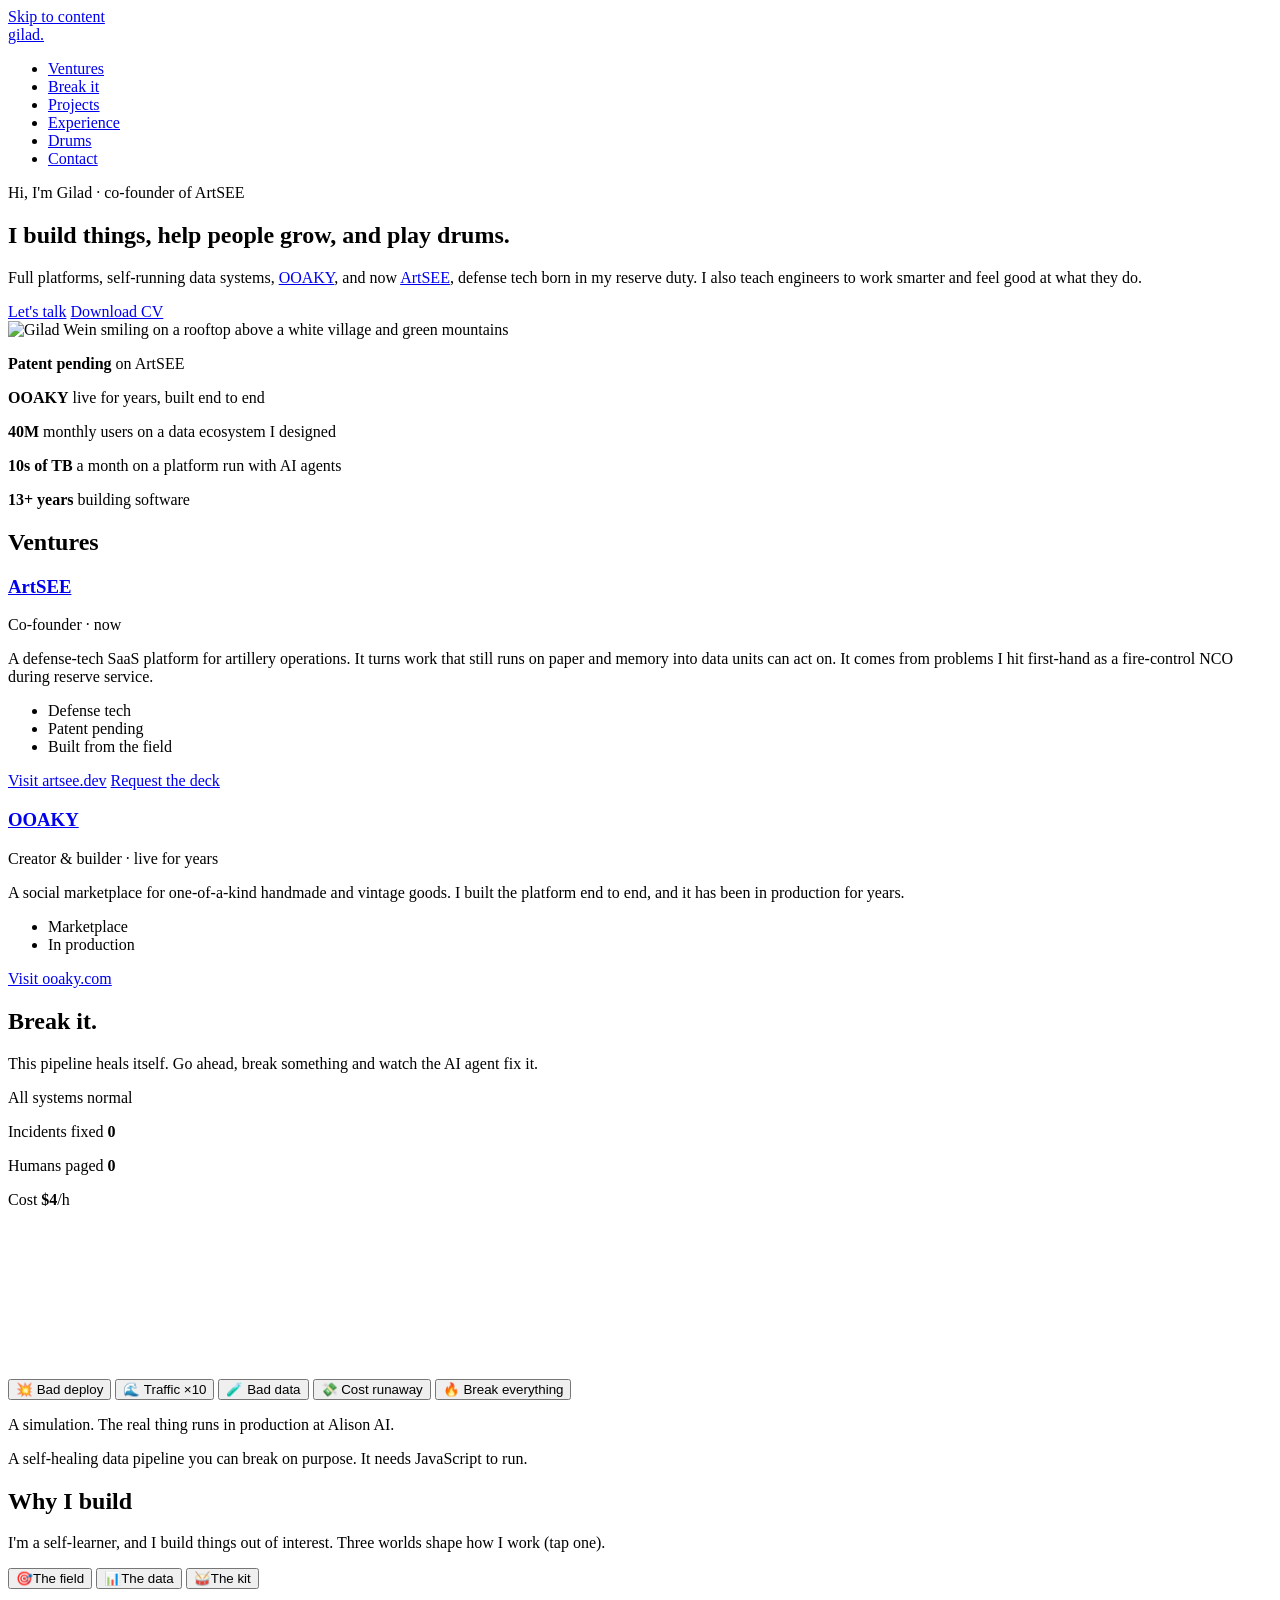
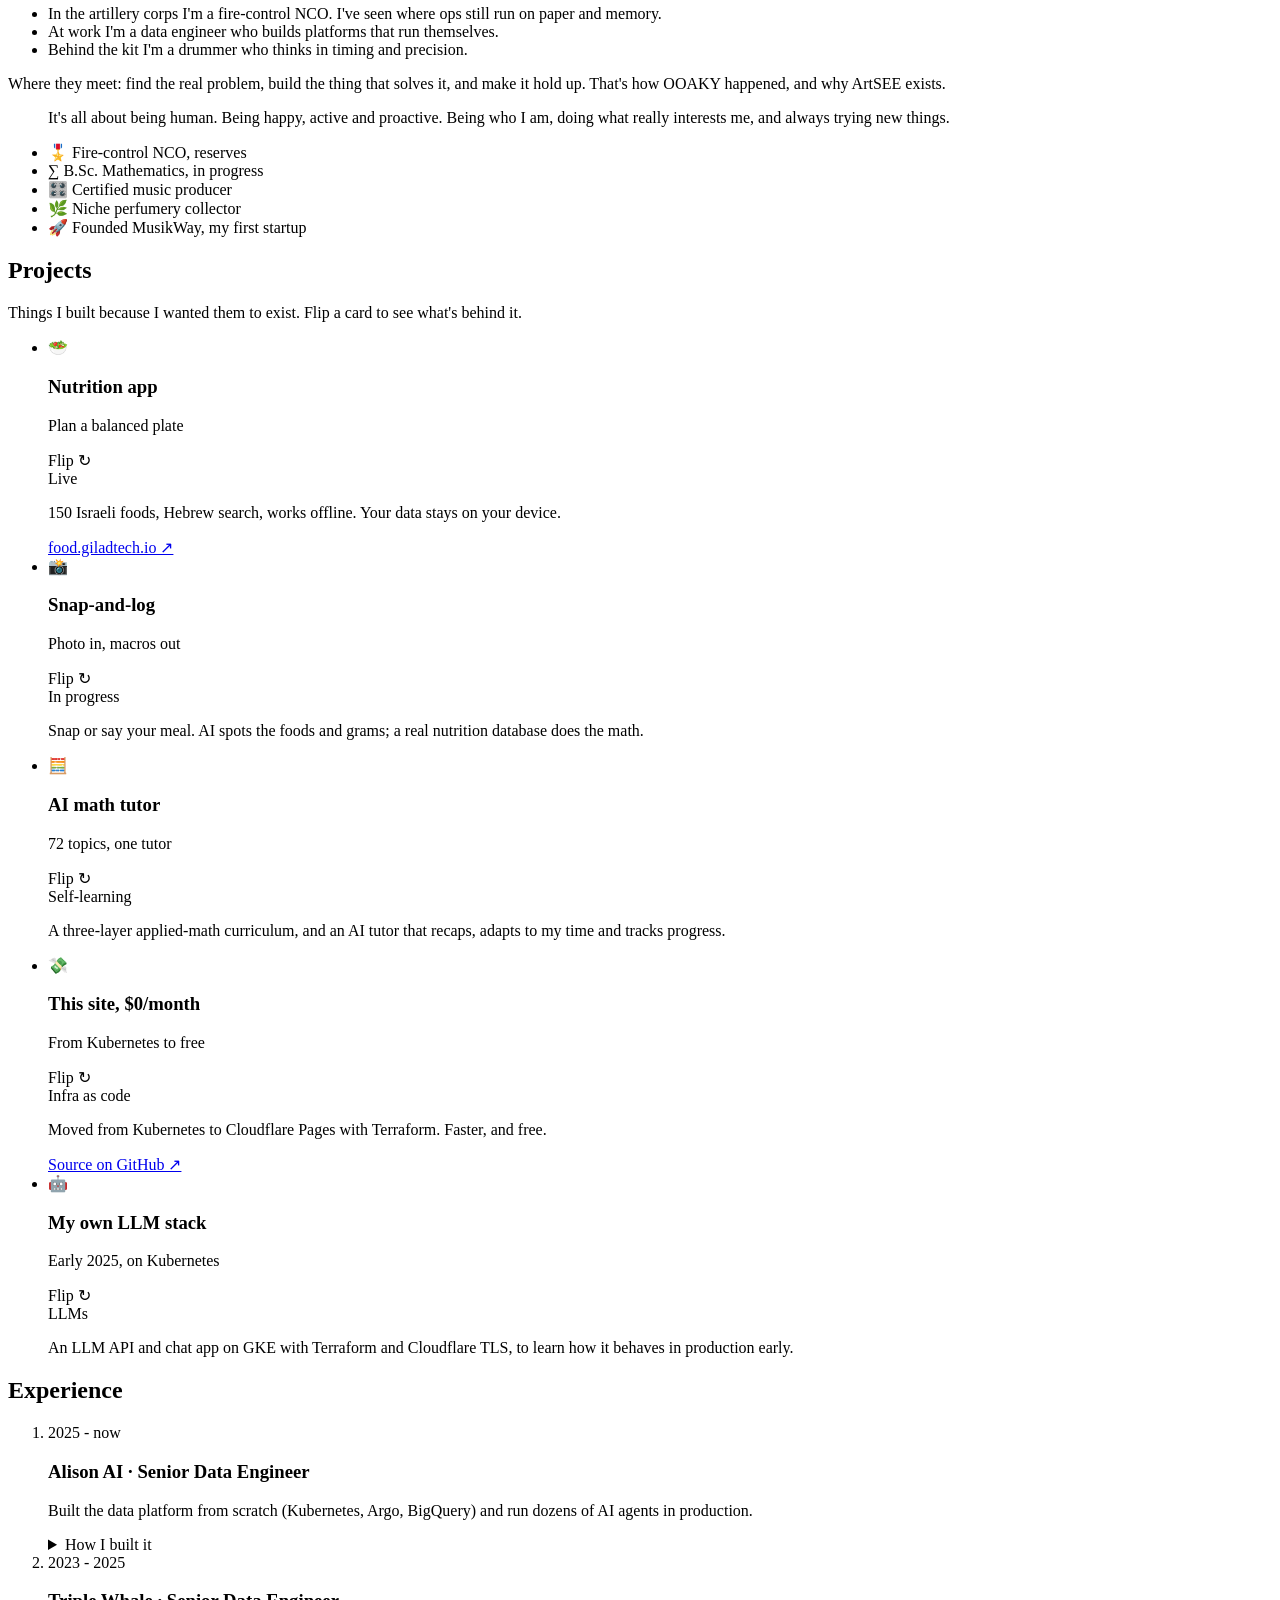
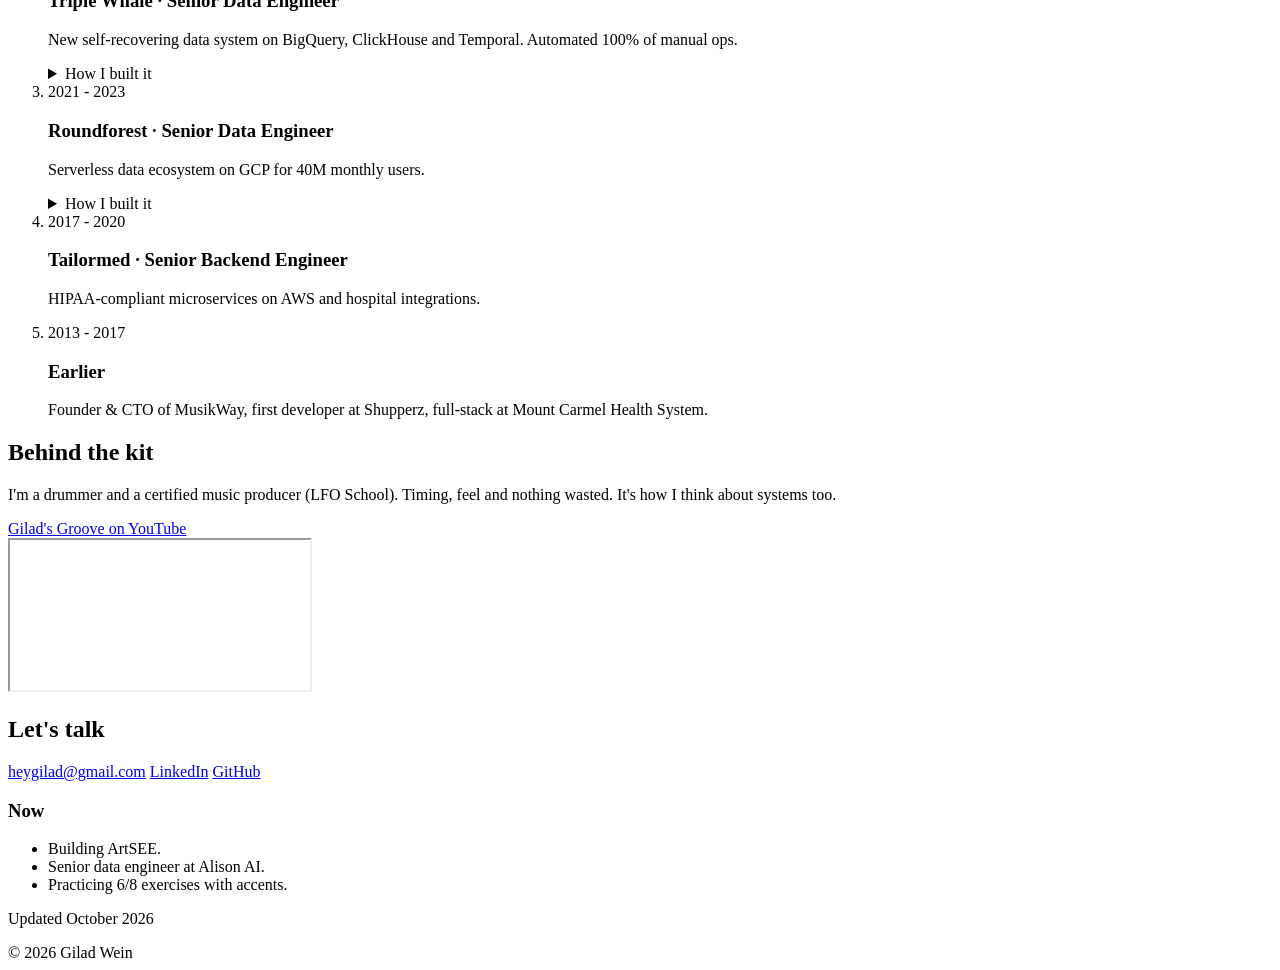
==== commit 1a09aec5: "Portfolio: shorter case studies, plain punctuation, updated CV" ====
--- a/services/gilad-portfolio/site/index.html
+++ b/services/gilad-portfolio/site/index.html
@@ -3,10 +3,10 @@
 <head>
   <meta charset="utf-8">
   <meta name="viewport" content="width=device-width, initial-scale=1">
-  <title>Gilad Wein — Builder, Teacher, Drummer</title>
-  <meta name="description" content="Gilad Wein — builds full platforms and self-running data systems, teaches engineers, co-founded ArtSEE (defense tech), and plays drums.">
-  <meta property="og:title" content="Gilad Wein — Builder, Teacher, Drummer">
-  <meta property="og:description" content="I build data platforms that run themselves, and I'm building ArtSEE — defense tech born out of reserve duty in the artillery corps.">
+  <title>Gilad Wein | Builder, Teacher, Drummer</title>
+  <meta name="description" content="Gilad Wein builds full platforms and self-running data systems, teaches engineers, co-founded ArtSEE (defense tech), and plays drums.">
+  <meta property="og:title" content="Gilad Wein | Builder, Teacher, Drummer">
+  <meta property="og:description" content="I build data platforms that run themselves, and I'm building ArtSEE, defense tech born out of reserve duty in the artillery corps.">
   <meta property="og:type" content="website">
   <meta property="og:url" content="https://giladtech.io/">
   <meta property="og:image" content="https://giladtech.io/assets/gilad.jpg">
@@ -19,7 +19,7 @@
   <link rel="preconnect" href="https://fonts.googleapis.com">
   <link rel="preconnect" href="https://fonts.gstatic.com" crossorigin>
   <link href="https://fonts.googleapis.com/css2?family=Bricolage+Grotesque:opsz,wght@12..96,500;12..96,800&family=DM+Sans:wght@400;500;700&display=swap" rel="stylesheet">
-  <link rel="stylesheet" href="/styles.css?v=e03bbf55">
+  <link rel="stylesheet" href="/styles.css?v=8e6de5c7">
 </head>
 <body>
   <a class="skip" href="#main">Skip to content</a>
@@ -47,10 +47,10 @@
         <div>
         <p class="eyebrow">Hi, I'm Gilad · co-founder of ArtSEE</p>
         <h1 class="hero__title">I build things, help people grow, and <span class="accent drum-egg">play drums</span>.</h1>
-        <p class="hero__lead">Full platforms, self-running data systems, <a class="hero__link" href="https://www.ooaky.com/" rel="noopener" target="_blank">OOAKY</a> — and now <a class="hero__link" href="https://artsee.dev/" rel="noopener" target="_blank">ArtSEE</a>, defense tech born in my reserve duty. I also teach engineers to work smarter and feel good at what they do.</p>
+        <p class="hero__lead">Full platforms, self-running data systems, <a class="hero__link" href="https://www.ooaky.com/" rel="noopener" target="_blank">OOAKY</a>, and now <a class="hero__link" href="https://artsee.dev/" rel="noopener" target="_blank">ArtSEE</a>, defense tech born in my reserve duty. I also teach engineers to work smarter and feel good at what they do.</p>
         <div class="hero__cta">
           <a class="btn btn--primary" href="mailto:heygilad@gmail.com">Let's talk</a>
-          <a class="btn btn--ghost" href="/assets/Gilad_Wein_CV.pdf?v=f2bde034">Download CV</a>
+          <a class="btn btn--ghost" href="/assets/Gilad_Wein_CV.pdf?v=275f98fa">Download CV</a>
         </div>
         </div>
         <img class="hero__photo" src="/assets/gilad.jpg" alt="Gilad Wein smiling on a rooftop above a white village and green mountains" width="1050" height="1400">
@@ -78,7 +78,7 @@
               <h3 class="venture__name"><a href="https://artsee.dev/" rel="noopener" target="_blank">ArtSEE</a></h3>
               <p class="venture__role">Co-founder · now</p>
             </div>
-            <p class="venture__text">A defense-tech SaaS platform for artillery operations — turning work that still runs on paper and memory into data units can act on. It comes from problems I hit first-hand as a fire-control NCO during reserve service.</p>
+            <p class="venture__text">A defense-tech SaaS platform for artillery operations. It turns work that still runs on paper and memory into data units can act on. It comes from problems I hit first-hand as a fire-control NCO during reserve service.</p>
             <ul class="tags" aria-label="Status">
               <li>Defense tech</li>
               <li>Patent pending</li>
@@ -109,7 +109,7 @@
     <section class="section section--tint" id="break-it">
       <div class="wrap">
         <h2 class="section__title">Break it.</h2>
-        <p class="section__lead">This pipeline heals itself. Go ahead — break something and watch the AI agent fix it.</p>
+        <p class="section__lead">This pipeline heals itself. Go ahead, break something and watch the AI agent fix it.</p>
         <div class="ops">
           <div class="ops__bar">
             <p class="ops__status"><span class="ops__state">All systems normal</span></p>
@@ -139,7 +139,7 @@
     <section class="section" id="about">
       <div class="wrap about">
         <h2 class="section__title">Why I build</h2>
-        <p>I'm a self-learner, and I build things out of interest. Three worlds shape how I work<span class="js-only"> — tap one</span>.</p>
+        <p>I'm a self-learner, and I build things out of interest. Three worlds shape how I work<span class="js-only"> (tap one)</span>.</p>
         <div class="worlds">
           <div class="venn">
             <button class="world world--field" type="button" aria-pressed="false" data-line="In the artillery corps I'm a fire-control NCO. I've seen where ops still run on paper and memory."><span aria-hidden="true">🎯</span>The field</button>
@@ -249,7 +249,7 @@
                 </div>
                 <div class="tile__back">
                   <span class="badge">LLMs</span>
-                  <p>An LLM API and chat app on GKE with Terraform and Cloudflare TLS — to learn it in production early.</p>
+                  <p>An LLM API and chat app on GKE with Terraform and Cloudflare TLS, to learn how it behaves in production early.</p>
                 </div>
               </div>
             </li>
@@ -260,132 +260,74 @@
       </div>
     </section>
 
-    <!-- Experience: the top three jobs open into a case study (details + main.js steps). -->
+    <!-- Experience: the top three jobs open into a short case study (native details, no JS). -->
     <section class="section" id="experience">
       <div class="wrap">
         <h2 class="section__title">Experience</h2>
         <ol class="timeline">
           <li class="job">
-            <div class="job__meta"><span class="job__dates">2025 – now</span></div>
+            <div class="job__meta"><span class="job__dates">2025 - now</span></div>
             <div class="job__body">
               <h3 class="job__title">Alison AI <span>· Senior Data Engineer</span></h3>
-              <p>Built the data platform from scratch — Kubernetes, Argo, BigQuery — and run dozens of AI agents in production.</p>
+              <p>Built the data platform from scratch (Kubernetes, Argo, BigQuery) and run dozens of AI agents in production.</p>
               <details class="job__case">
                 <summary>How I built it</summary>
-                <article class="case" id="case-alison">
-                <div class="case__text">
+                <div class="case" id="case-alison">
                   <p class="case__stat"><strong>10s of TB</strong> a month, watched by AI agents</p>
-                  <h3 class="card__title">Running production ops with AI agents <span>· Alison AI</span></h3>
-                  <dl class="case__steps">
-                    <dt>Problem</dt>
-                    <dd>A fast-growing data platform with dozens of PRs merged a day, and too many alerts for people to chase.</dd>
-                    <dt>What I built</dt>
-                    <dd>A self-managed platform on Kubernetes with Argo Workflows and ArgoCD, plus dozens of AI agents that watch logs and alerts, investigate incidents and fix what they can on their own.</dd>
-                    <dt>Result</dt>
-                    <dd>Tens of TBs a month into BigQuery, a stable app despite the merge pace, and engineers focused on building instead of firefighting.</dd>
-                  </dl>
-                </div>
-                <svg class="diagram" viewBox="0 0 520 210" role="img" aria-label="Merged PRs deploy through ArgoCD to Kubernetes running Argo Workflows, which loads data into BigQuery. AI agents watch logs and alerts and fix issues.">
-                  <defs>
-                    <marker id="a1" viewBox="0 0 10 10" refX="9" refY="5" markerWidth="7" markerHeight="7" orient="auto-start-reverse"><path d="M0 0L10 5L0 10z" fill="#6B5446"/></marker>
-                    <marker id="a1t" viewBox="0 0 10 10" refX="9" refY="5" markerWidth="7" markerHeight="7" orient="auto-start-reverse"><path d="M0 0L10 5L0 10z" fill="#0F766E"/></marker>
-                  </defs>
-                  <g class="dg-node" data-on="problem"><rect class="dg-box" x="6" y="20" width="130" height="56" rx="12"/><text class="dg-t" x="71" y="44">PRs merged</text><text class="dg-s" x="71" y="62">dozens a day</text></g>
-                  <g class="dg-node"><rect class="dg-box" x="186" y="20" width="110" height="56" rx="12"/><text class="dg-t" x="241" y="53">ArgoCD</text></g>
-                  <g class="dg-node" data-on="problem result"><rect class="dg-box dg-box--key" x="346" y="20" width="166" height="56" rx="12"/><text class="dg-t" x="429" y="44">Kubernetes</text><text class="dg-s" x="429" y="62">Argo Workflows</text></g>
-                  <g class="dg-node" data-on="result"><rect class="dg-box" x="346" y="136" width="166" height="56" rx="12"/><text class="dg-t" x="429" y="160">BigQuery</text><text class="dg-s" x="429" y="178">10s of TB a month</text></g>
-                  <g class="dg-node" data-on="result"><rect class="dg-box dg-box--teal" x="96" y="136" width="200" height="56" rx="12"/><text class="dg-t dg-on" x="196" y="160">AI agents</text><text class="dg-s dg-on" x="196" y="178">watch · investigate · fix</text></g>
-                  <g class="dg-node" data-on="problem"><line class="dg-line" x1="136" y1="48" x2="184" y2="48" marker-end="url(#a1)"/><line class="dg-line" x1="296" y1="48" x2="344" y2="48" marker-end="url(#a1)"/></g>
-                  <g class="dg-node" data-on="result"><line class="dg-line" x1="429" y1="76" x2="429" y2="134" marker-end="url(#a1)"/><line class="dg-line dg-line--dash" x1="300" y1="140" x2="364" y2="80" marker-start="url(#a1t)" marker-end="url(#a1t)"/></g>
-                </svg>
-                </article>
+                  <ul class="case__flow">
+                    <li><span class="case__tag">Problem</span>Dozens of PRs a day and too many alerts to chase.</li>
+                    <li><span class="case__tag">Built</span>Kubernetes + Argo, plus AI agents that fix incidents on their own.</li>
+                    <li><span class="case__tag case__tag--win">Result</span>A stable app, and engineers building instead of firefighting.</li>
+                  </ul>
+                </div>
               </details>
             </div>
           </li>
           <li class="job">
-            <div class="job__meta"><span class="job__dates">2023 – 2025</span></div>
+            <div class="job__meta"><span class="job__dates">2023 - 2025</span></div>
             <div class="job__body">
               <h3 class="job__title">Triple Whale <span>· Senior Data Engineer</span></h3>
               <p>New self-recovering data system on BigQuery, ClickHouse and Temporal. Automated 100% of manual ops.</p>
               <details class="job__case">
                 <summary>How I built it</summary>
-                <article class="case" id="case-tw">
-                <div class="case__text">
+                <div class="case" id="case-tw">
                   <p class="case__stat"><strong>100%</strong> of manual ops automated</p>
-                  <h3 class="card__title">Pipelines that fix themselves <span>· Triple Whale</span></h3>
-                  <dl class="case__steps">
-                    <dt>Problem</dt>
-                    <dd>Huge data volumes, rising cost, and too much manual operations work.</dd>
-                    <dt>What I built</dt>
-                    <dd>A new data system on GCP with BigQuery and ClickHouse, orchestrated with Temporal so every pipeline is stateful, revertible and self-recovering, with monitoring and alerting built in.</dd>
-                    <dt>Result</dt>
-                    <dd>100% of manual operational work automated, cost kept under control as volume grew.</dd>
-                  </dl>
-                </div>
-                <svg class="diagram" viewBox="0 0 520 210" role="img" aria-label="Data sources flow through Temporal, which keeps pipelines stateful and self-recovering, into BigQuery and ClickHouse. Monitoring and alerting watch Temporal.">
-                  <defs>
-                    <marker id="a2" viewBox="0 0 10 10" refX="9" refY="5" markerWidth="7" markerHeight="7" orient="auto-start-reverse"><path d="M0 0L10 5L0 10z" fill="#6B5446"/></marker>
-                    <marker id="a2t" viewBox="0 0 10 10" refX="9" refY="5" markerWidth="7" markerHeight="7" orient="auto-start-reverse"><path d="M0 0L10 5L0 10z" fill="#0F766E"/></marker>
-                  </defs>
-                  <g class="dg-node" data-on="problem"><rect class="dg-box" x="6" y="44" width="130" height="56" rx="12"/><text class="dg-t" x="71" y="68">Data sources</text><text class="dg-s" x="71" y="86">huge volumes</text></g>
-                  <g class="dg-node" data-on="result"><rect class="dg-box dg-box--teal" x="186" y="44" width="150" height="56" rx="12"/><text class="dg-t dg-on" x="261" y="68">Temporal</text><text class="dg-s dg-on" x="261" y="86">stateful · revertible</text></g>
-                  <g class="dg-node" data-on="problem"><rect class="dg-box" x="386" y="10" width="126" height="48" rx="12"/><text class="dg-t" x="449" y="39">BigQuery</text><rect class="dg-box" x="386" y="86" width="126" height="48" rx="12"/><text class="dg-t" x="449" y="115">ClickHouse</text></g>
-                  <g class="dg-node" data-on="result"><rect class="dg-box dg-box--key" x="176" y="150" width="170" height="52" rx="12"/><text class="dg-t" x="261" y="172">Monitoring</text><text class="dg-s" x="261" y="189">and alerting</text></g>
-                  <g class="dg-node" data-on="problem"><line class="dg-line" x1="136" y1="72" x2="184" y2="72" marker-end="url(#a2)"/><line class="dg-line" x1="336" y1="64" x2="384" y2="38" marker-end="url(#a2)"/><line class="dg-line" x1="336" y1="80" x2="384" y2="106" marker-end="url(#a2)"/></g>
-                  <g class="dg-node" data-on="result"><line class="dg-line dg-line--dash" x1="261" y1="104" x2="261" y2="146" marker-start="url(#a2t)" marker-end="url(#a2t)"/><path class="dg-line dg-line--dash" d="M206 44 C206 20 316 20 316 40" marker-end="url(#a2t)"/><text class="dg-s" x="261" y="12">self-recovering</text></g>
-                </svg>
-                </article>
+                  <ul class="case__flow">
+                    <li><span class="case__tag">Problem</span>Huge data volumes, rising cost, lots of manual work.</li>
+                    <li><span class="case__tag">Built</span>BigQuery + ClickHouse on Temporal, with pipelines that recover themselves.</li>
+                    <li><span class="case__tag case__tag--win">Result</span>No manual ops, and cost under control as data grew.</li>
+                  </ul>
+                </div>
               </details>
             </div>
           </li>
           <li class="job">
-            <div class="job__meta"><span class="job__dates">2021 – 2023</span></div>
+            <div class="job__meta"><span class="job__dates">2021 - 2023</span></div>
             <div class="job__body">
               <h3 class="job__title">Roundforest <span>· Senior Data Engineer</span></h3>
               <p>Serverless data ecosystem on GCP for 40M monthly users.</p>
               <details class="job__case">
                 <summary>How I built it</summary>
-                <article class="case" id="case-rf">
-                <div class="case__text">
+                <div class="case" id="case-rf">
                   <p class="case__stat"><strong>40M</strong> monthly users' worth of data</p>
-                  <h3 class="card__title">A data ecosystem for 40M users <span>· Roundforest</span></h3>
-                  <dl class="case__steps">
-                    <dt>Problem</dt>
-                    <dd>A new data team, and a company that wanted to make decisions from data.</dd>
-                    <dt>What I built</dt>
-                    <dd>A serverless ecosystem on GCP — BigQuery, dbt, Pub/Sub, Dataflow — with semantic layers, data validation, anomaly detection and cost guardrails, Looker on top, and a Slack bot for on-demand jobs.</dd>
-                    <dt>Result</dt>
-                    <dd>Fast self-serve analytics for 40M monthly users' worth of data, and an organization that moved toward data-driven decisions.</dd>
-                  </dl>
-                </div>
-                <svg class="diagram" viewBox="0 0 520 210" role="img" aria-label="Events flow through Pub/Sub and Dataflow into BigQuery with dbt semantic layers, guarded by validation, anomaly detection and cost checks, with Looker for analytics and a Slack bot for on-demand jobs.">
-                  <defs>
-                    <marker id="a3" viewBox="0 0 10 10" refX="9" refY="5" markerWidth="7" markerHeight="7" orient="auto-start-reverse"><path d="M0 0L10 5L0 10z" fill="#6B5446"/></marker>
-                    <marker id="a3t" viewBox="0 0 10 10" refX="9" refY="5" markerWidth="7" markerHeight="7" orient="auto-start-reverse"><path d="M0 0L10 5L0 10z" fill="#0F766E"/></marker>
-                  </defs>
-                  <g class="dg-node" data-on="problem"><rect class="dg-box" x="6" y="20" width="96" height="56" rx="12"/><text class="dg-t" x="54" y="53">Events</text></g>
-                  <g class="dg-node"><rect class="dg-box" x="134" y="20" width="104" height="56" rx="12"/><text class="dg-t" x="186" y="53">Pub/Sub</text><rect class="dg-box" x="270" y="20" width="104" height="56" rx="12"/><text class="dg-t" x="322" y="53">Dataflow</text></g>
-                  <g class="dg-node" data-on="problem"><rect class="dg-box dg-box--teal" x="406" y="20" width="108" height="56" rx="12"/><text class="dg-t dg-on" x="460" y="44">BigQuery</text><text class="dg-s dg-on" x="460" y="62">+ dbt layers</text></g>
-                  <g class="dg-node" data-on="result"><rect class="dg-box" x="406" y="136" width="108" height="56" rx="12"/><text class="dg-t" x="460" y="160">Looker</text><text class="dg-s" x="460" y="178">self-serve</text></g>
-                  <g class="dg-node"><rect class="dg-box dg-box--key" x="176" y="136" width="198" height="56" rx="12"/><text class="dg-t" x="275" y="160">Validation · anomalies</text><text class="dg-s" x="275" y="178">cost guardrails</text></g>
-                  <g class="dg-node" data-on="result"><rect class="dg-box" x="6" y="136" width="128" height="56" rx="12"/><text class="dg-t" x="70" y="160">Slack bot</text><text class="dg-s" x="70" y="178">on-demand jobs</text></g>
-                  <g class="dg-node" data-on="problem"><line class="dg-line" x1="102" y1="48" x2="132" y2="48" marker-end="url(#a3)"/><line class="dg-line" x1="238" y1="48" x2="268" y2="48" marker-end="url(#a3)"/><line class="dg-line" x1="374" y1="48" x2="404" y2="48" marker-end="url(#a3)"/></g>
-                  <g class="dg-node" data-on="result"><line class="dg-line" x1="460" y1="76" x2="460" y2="134" marker-end="url(#a3)"/><line class="dg-line dg-line--dash" x1="70" y1="136" x2="290" y2="80" marker-end="url(#a3t)"/></g>
-                  <g class="dg-node"><line class="dg-line dg-line--dash" x1="374" y1="146" x2="420" y2="80" marker-end="url(#a3t)"/></g>
-                </svg>
-                </article>
+                  <ul class="case__flow">
+                    <li><span class="case__tag">Problem</span>A new data team, and a company that wanted to decide with data.</li>
+                    <li><span class="case__tag">Built</span>A serverless GCP stack (BigQuery, dbt, Looker) with built-in guardrails.</li>
+                    <li><span class="case__tag case__tag--win">Result</span>Fast self-serve analytics across the company.</li>
+                  </ul>
+                </div>
               </details>
             </div>
           </li>
           <li class="job">
-            <div class="job__meta"><span class="job__dates">2017 – 2020</span></div>
+            <div class="job__meta"><span class="job__dates">2017 - 2020</span></div>
             <div class="job__body">
               <h3 class="job__title">Tailormed <span>· Senior Backend Engineer</span></h3>
               <p>HIPAA-compliant microservices on AWS and hospital integrations.</p>
             </div>
           </li>
           <li class="job">
-            <div class="job__meta"><span class="job__dates">2013 – 2017</span></div>
+            <div class="job__meta"><span class="job__dates">2013 - 2017</span></div>
             <div class="job__body">
               <h3 class="job__title">Earlier</h3>
               <p>Founder &amp; CTO of MusikWay, first developer at Shupperz, full-stack at Mount Carmel Health System.</p>
@@ -400,12 +342,12 @@
       <div class="wrap drums">
         <div class="drums__text">
           <h2 class="section__title">Behind the kit</h2>
-          <p>I'm a drummer and a certified music producer (LFO School). Timing, feel and nothing wasted — it's how I think about systems too.</p>
+          <p>I'm a drummer and a certified music producer (LFO School). Timing, feel and nothing wasted. It's how I think about systems too.</p>
           <a class="btn btn--coral" href="https://www.youtube.com/@giladsgroove275" rel="noopener" target="_blank">Gilad's Groove on YouTube</a>
         </div>
         <!-- Latest uploads from the channel; updates on its own -->
         <div class="playlist">
-          <iframe src="https://www.youtube-nocookie.com/embed/videoseries?list=UUBvu-1tJCGH8YFYr3poksPQ" title="Gilad's Groove — latest drum videos" loading="lazy" allow="encrypted-media; picture-in-picture; fullscreen" allowfullscreen></iframe>
+          <iframe src="https://www.youtube-nocookie.com/embed/videoseries?list=UUBvu-1tJCGH8YFYr3poksPQ" title="Gilad's Groove: latest drum videos" loading="lazy" allow="encrypted-media; picture-in-picture; fullscreen" allowfullscreen></iframe>
         </div>
         <div class="videos" id="videos" hidden></div>
       </div>
@@ -469,7 +411,7 @@
       // "https://www.youtube.com/watch?v=XXXXXXXXXXX",
     ];
   </script>
-  <script src="/main.js?v=387dddbd" defer></script>
-  <script src="/breakit.js?v=46a77464" defer></script>
+  <script src="/main.js?v=fb9595ed" defer></script>
+  <script src="/breakit.js?v=95d7625a" defer></script>
 </body>
 </html>
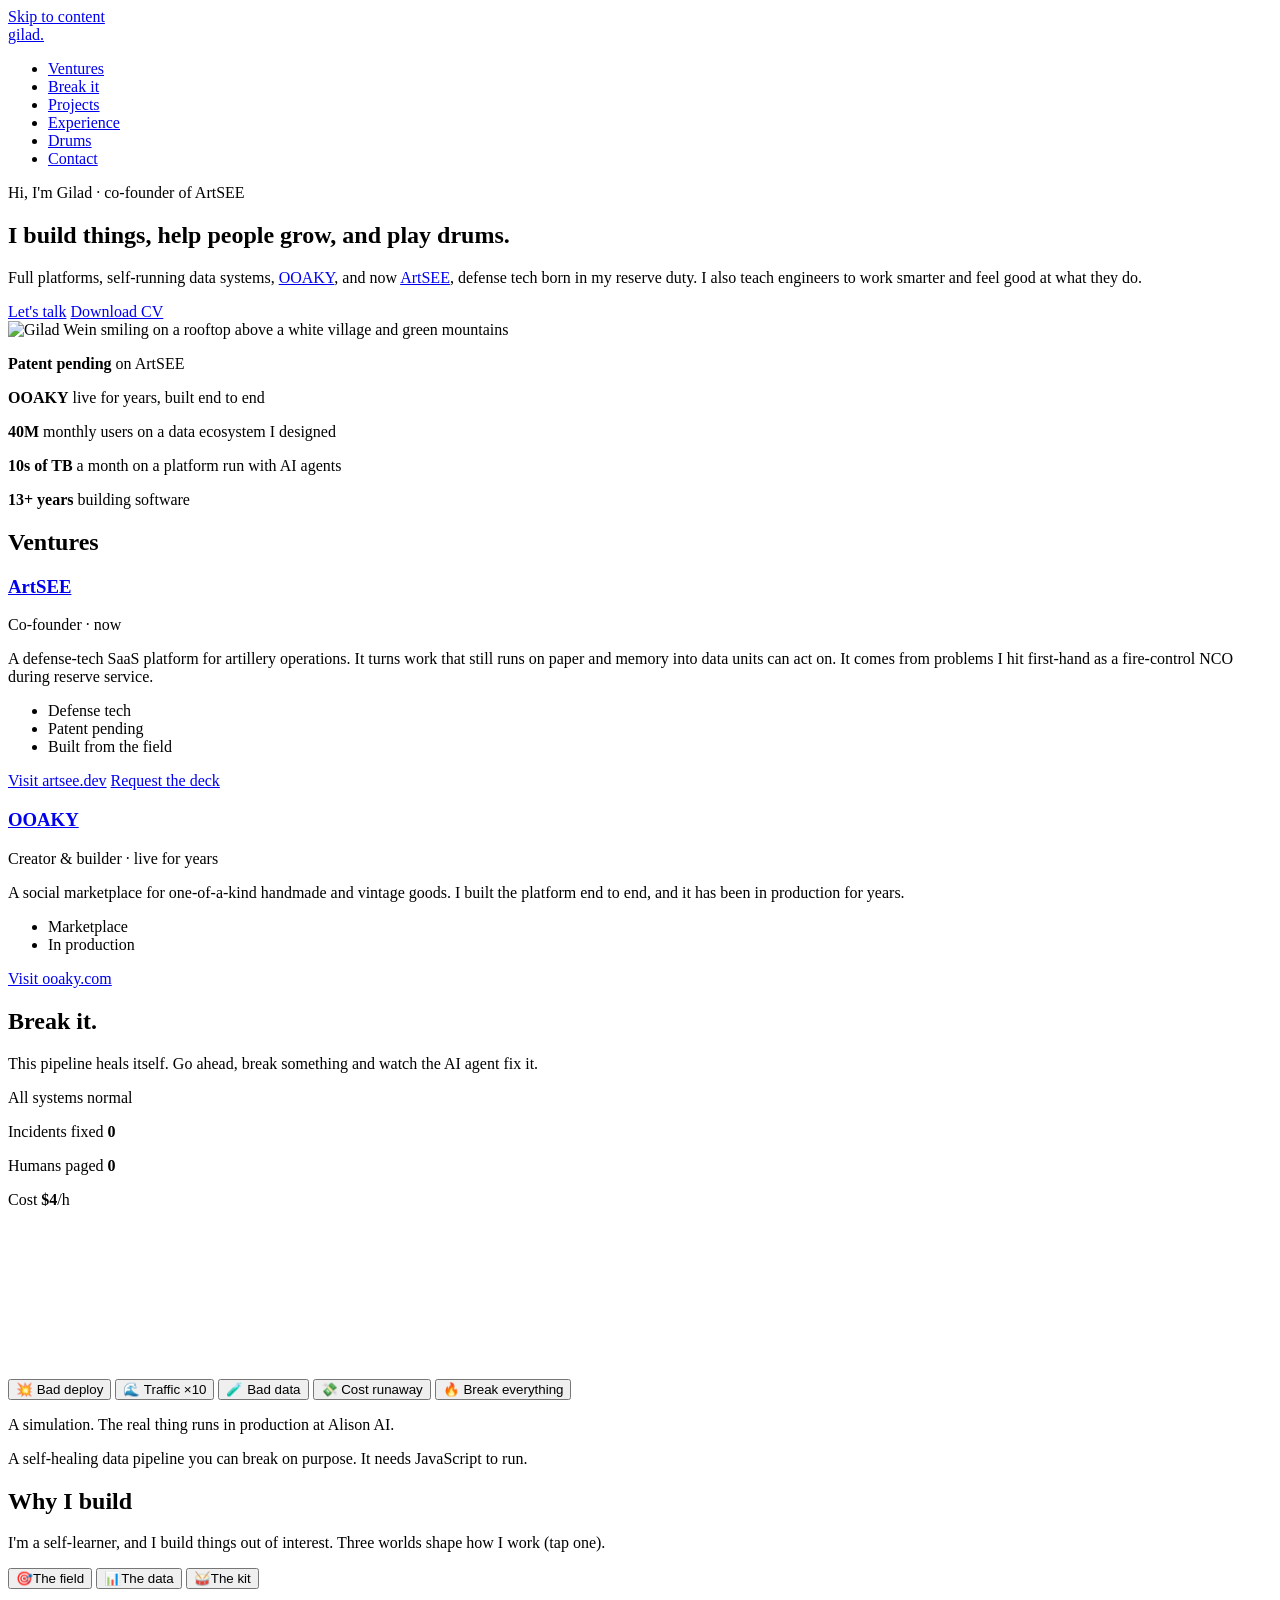
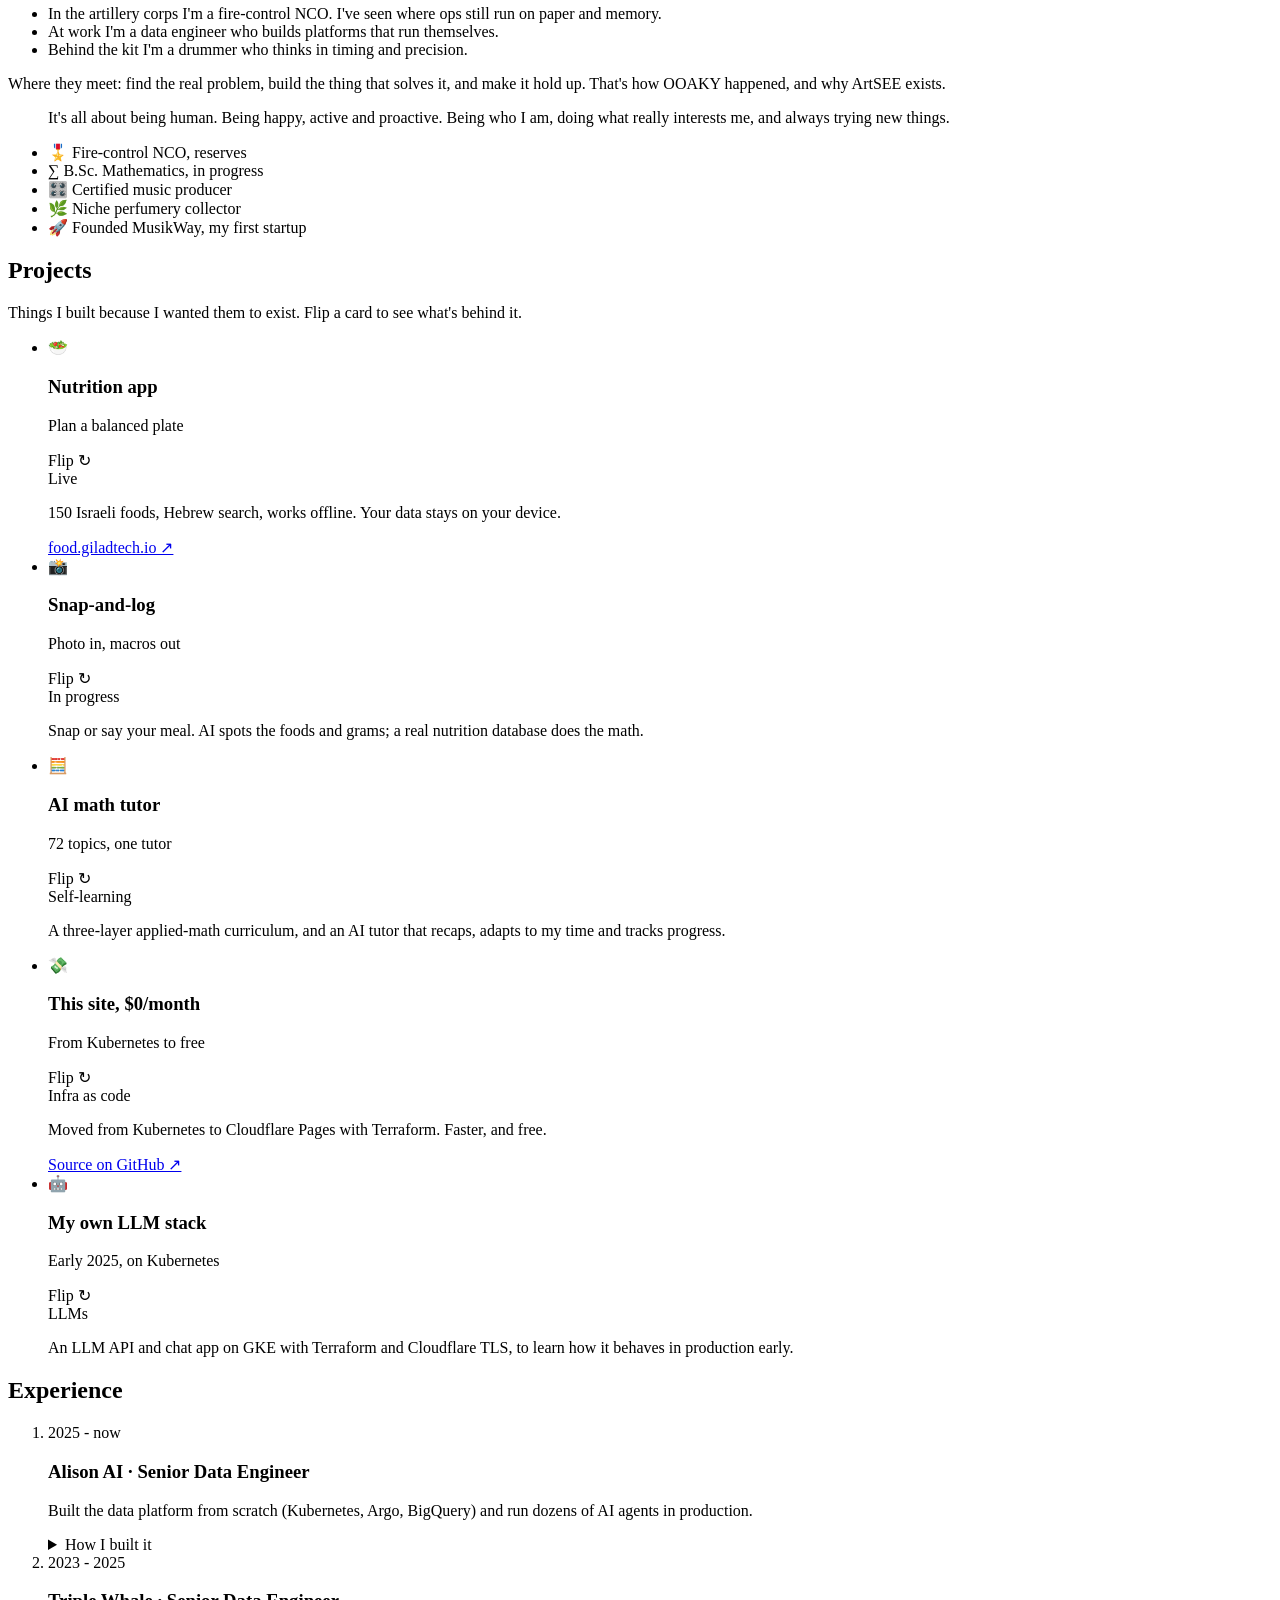
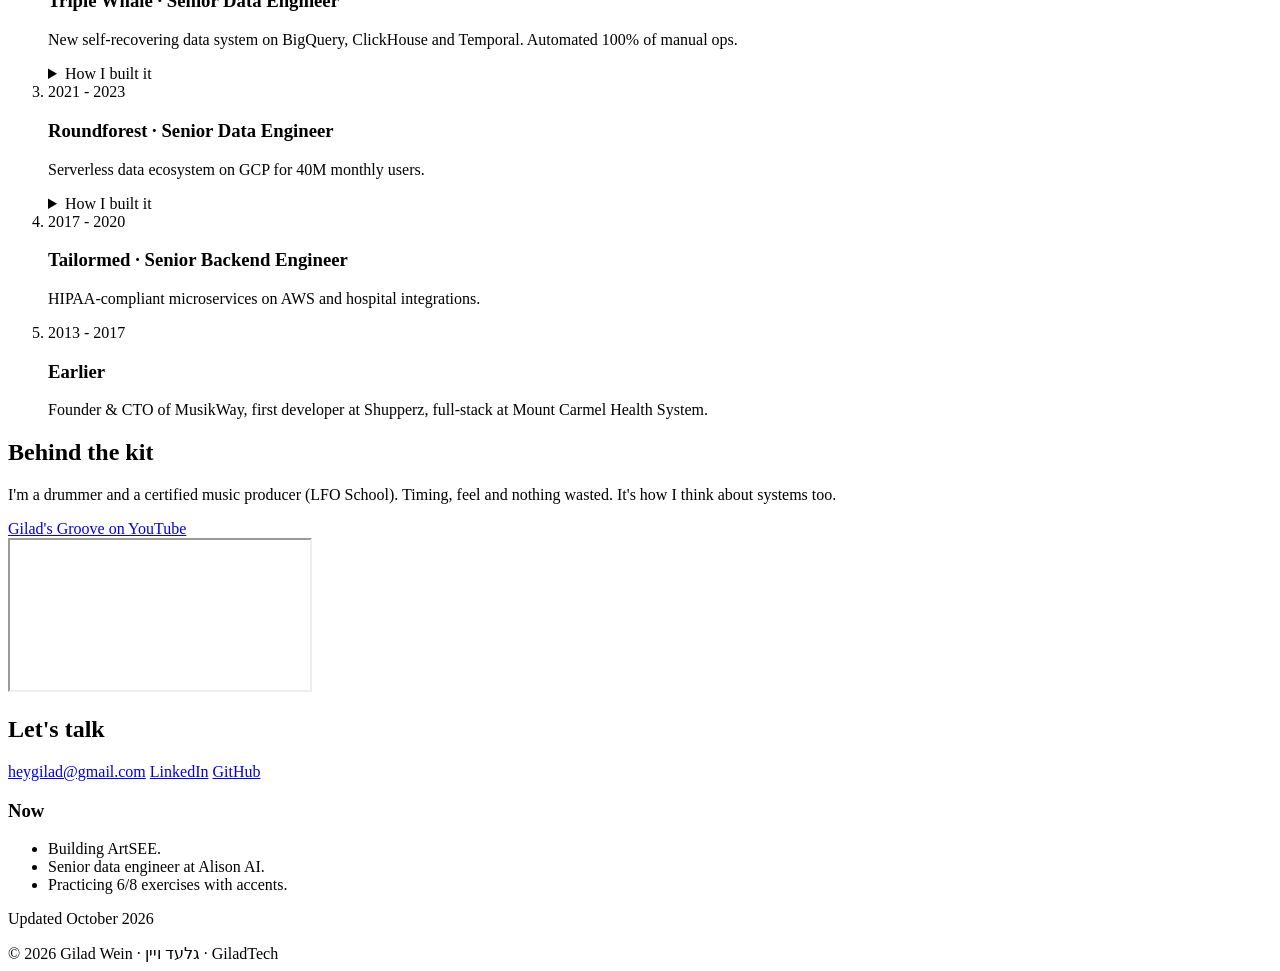
==== commit 42fbc9fc: "Portfolio: search setup (structured data, Hebrew name, robots, sitemap, llms.txt, 404)" ====
--- a/services/gilad-portfolio/site/index.html
+++ b/services/gilad-portfolio/site/index.html
@@ -3,13 +3,50 @@
 <head>
   <meta charset="utf-8">
   <meta name="viewport" content="width=device-width, initial-scale=1">
-  <title>Gilad Wein | Builder, Teacher, Drummer</title>
-  <meta name="description" content="Gilad Wein builds full platforms and self-running data systems, teaches engineers, co-founded ArtSEE (defense tech), and plays drums.">
-  <meta property="og:title" content="Gilad Wein | Builder, Teacher, Drummer">
+  <title>Gilad Wein | GiladTech: builder, teacher, drummer</title>
+  <meta name="description" content="Gilad Wein (גלעד ויין) of GiladTech builds full platforms and self-running data systems, teaches engineers, co-founded ArtSEE (defense tech), and plays drums.">
+  <meta property="og:title" content="Gilad Wein | GiladTech">
+  <meta property="og:site_name" content="GiladTech">
   <meta property="og:description" content="I build data platforms that run themselves, and I'm building ArtSEE, defense tech born out of reserve duty in the artillery corps.">
   <meta property="og:type" content="website">
   <meta property="og:url" content="https://giladtech.io/">
   <meta property="og:image" content="https://giladtech.io/assets/gilad.jpg">
+  <script type="application/ld+json">
+  {
+    "@context": "https://schema.org",
+    "@graph": [
+      {
+        "@type": "Person",
+        "@id": "https://giladtech.io/#gilad",
+        "name": "Gilad Wein",
+        "alternateName": ["גלעד ויין", "GiladTech"],
+        "url": "https://giladtech.io/",
+        "image": "https://giladtech.io/assets/gilad.jpg",
+        "email": "mailto:heygilad@gmail.com",
+        "jobTitle": "Co-founder of ArtSEE, Senior Data Engineer",
+        "worksFor": [
+          { "@type": "Organization", "name": "ArtSEE", "url": "https://artsee.dev/" },
+          { "@type": "Organization", "name": "Alison AI" }
+        ],
+        "knowsAbout": ["Data engineering", "Data platforms", "AI agents", "Kubernetes", "BigQuery", "Defense tech", "Drums"],
+        "sameAs": [
+          "https://www.linkedin.com/in/gilad-wein-53b197a7",
+          "https://github.com/gilad201",
+          "https://www.youtube.com/@giladsgroove275"
+        ]
+      },
+      {
+        "@type": "WebSite",
+        "@id": "https://giladtech.io/#site",
+        "name": "GiladTech",
+        "alternateName": ["Gilad Wein", "גלעד ויין"],
+        "url": "https://giladtech.io/",
+        "inLanguage": "en",
+        "author": { "@id": "https://giladtech.io/#gilad" }
+      }
+    ]
+  }
+  </script>
   <link rel="canonical" href="https://giladtech.io/">
   <link rel="icon" type="image/svg+xml" href="/assets/favicon.svg?v=1c65101a">
   <link rel="icon" type="image/png" sizes="48x48" href="/assets/favicon.png?v=1c65101a">
@@ -401,7 +438,7 @@
   </main>
 
   <footer class="footer">
-    <div class="wrap">© <span id="year">2026</span> Gilad Wein</div>
+    <div class="wrap">© <span id="year">2026</span> Gilad Wein · <span lang="he" dir="rtl">גלעד ויין</span> · GiladTech</div>
   </footer>
 
   <script>
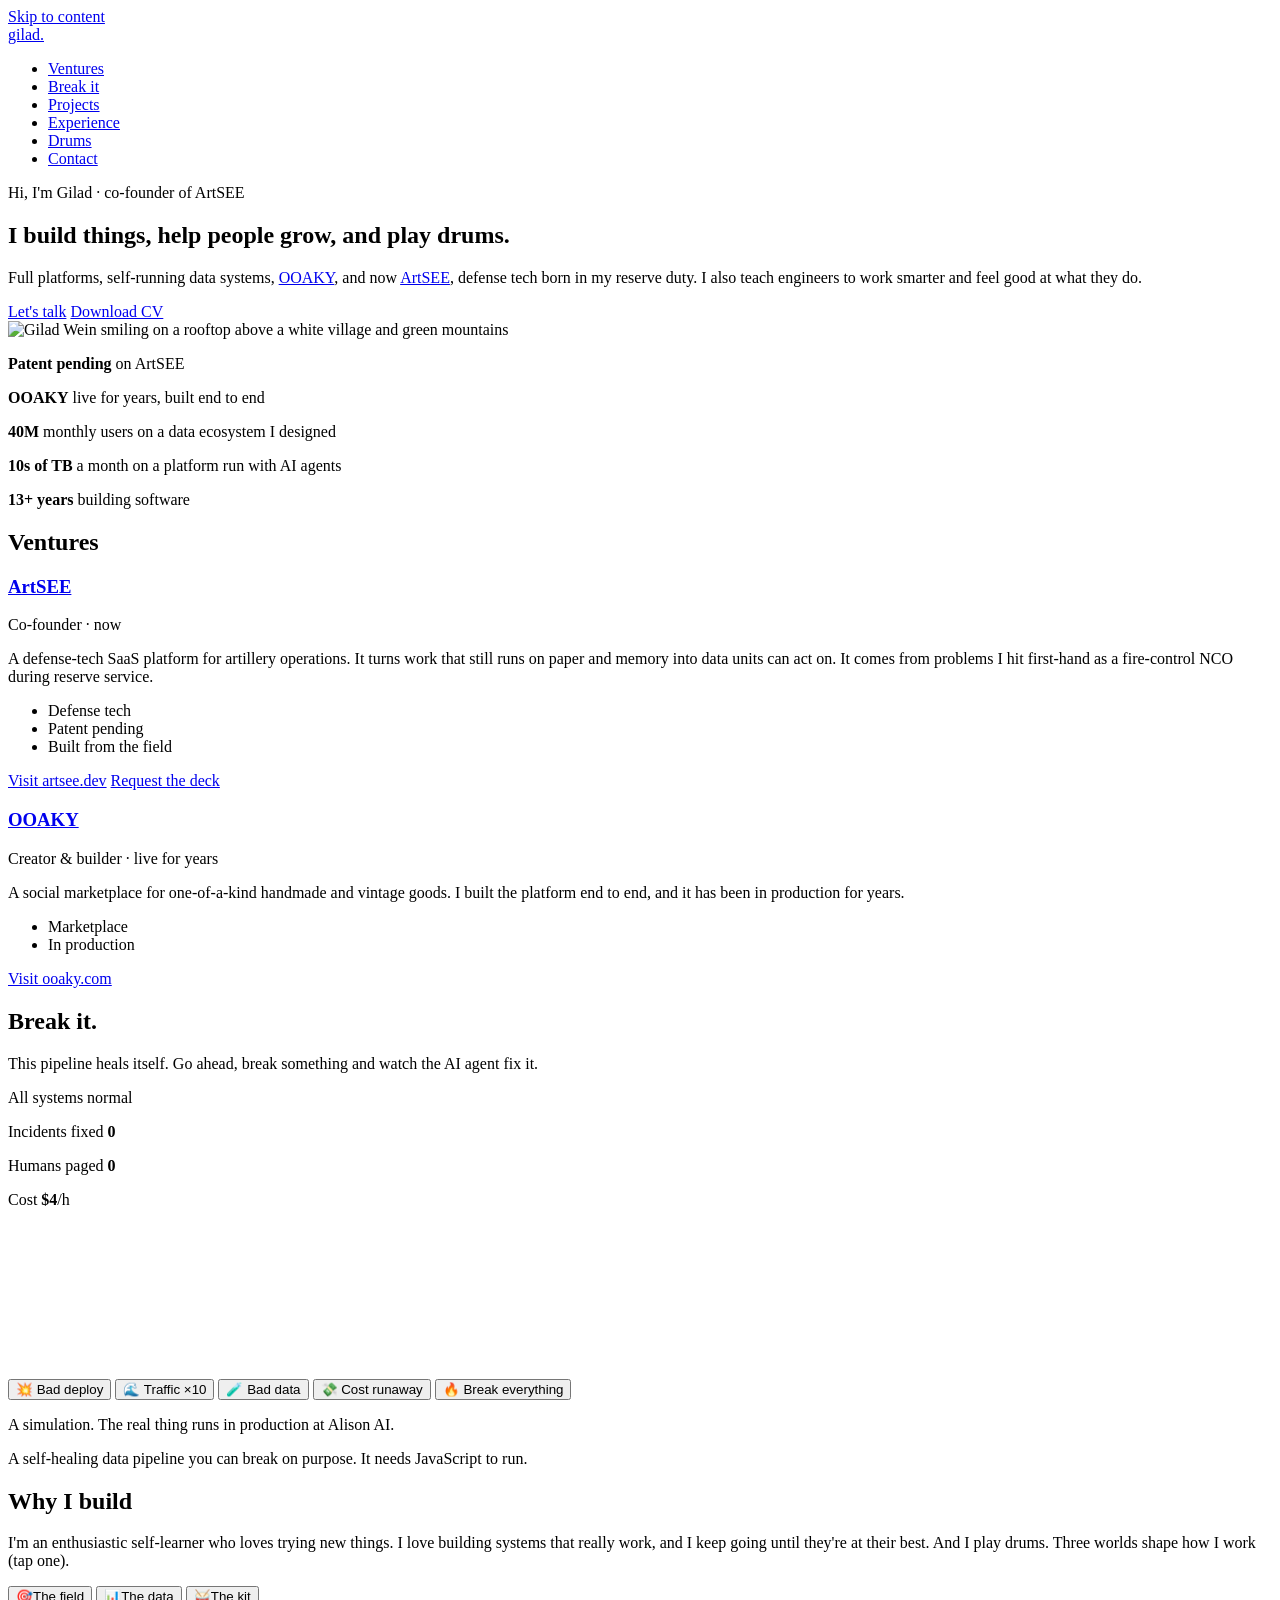
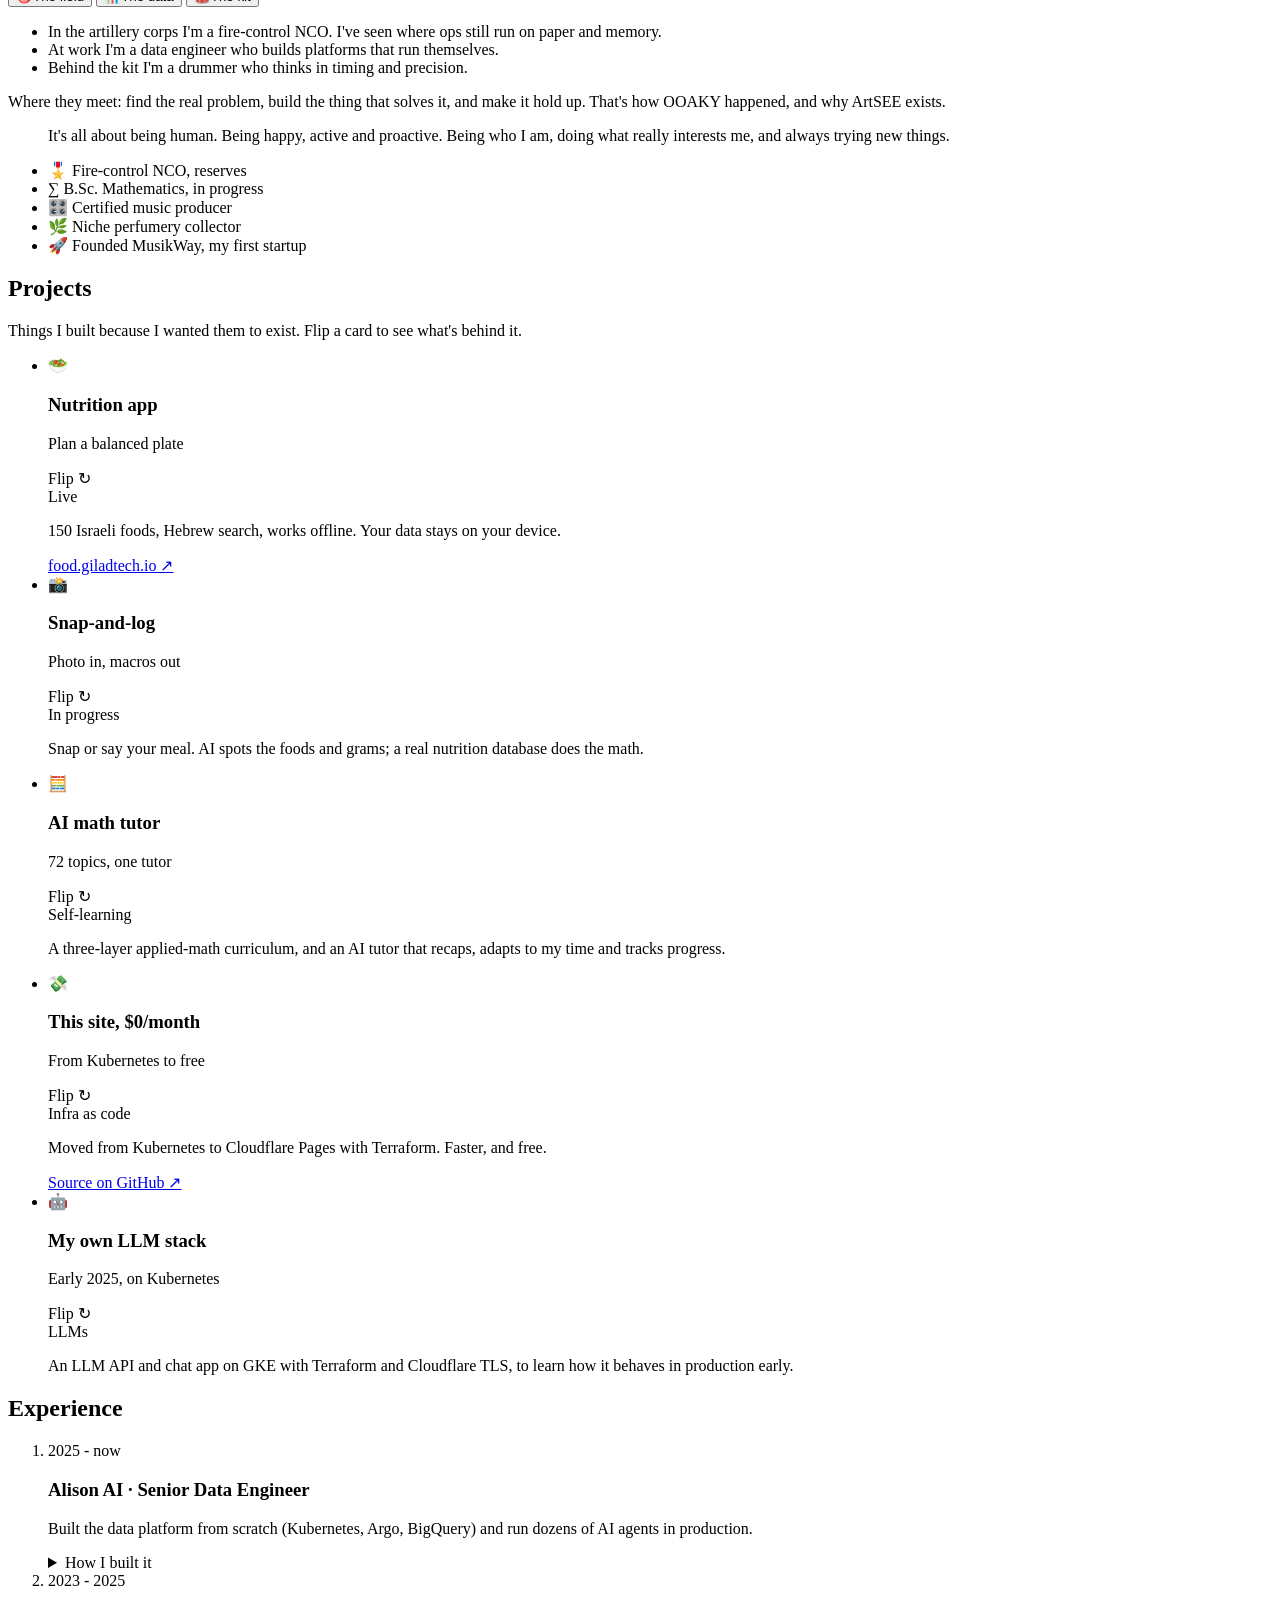
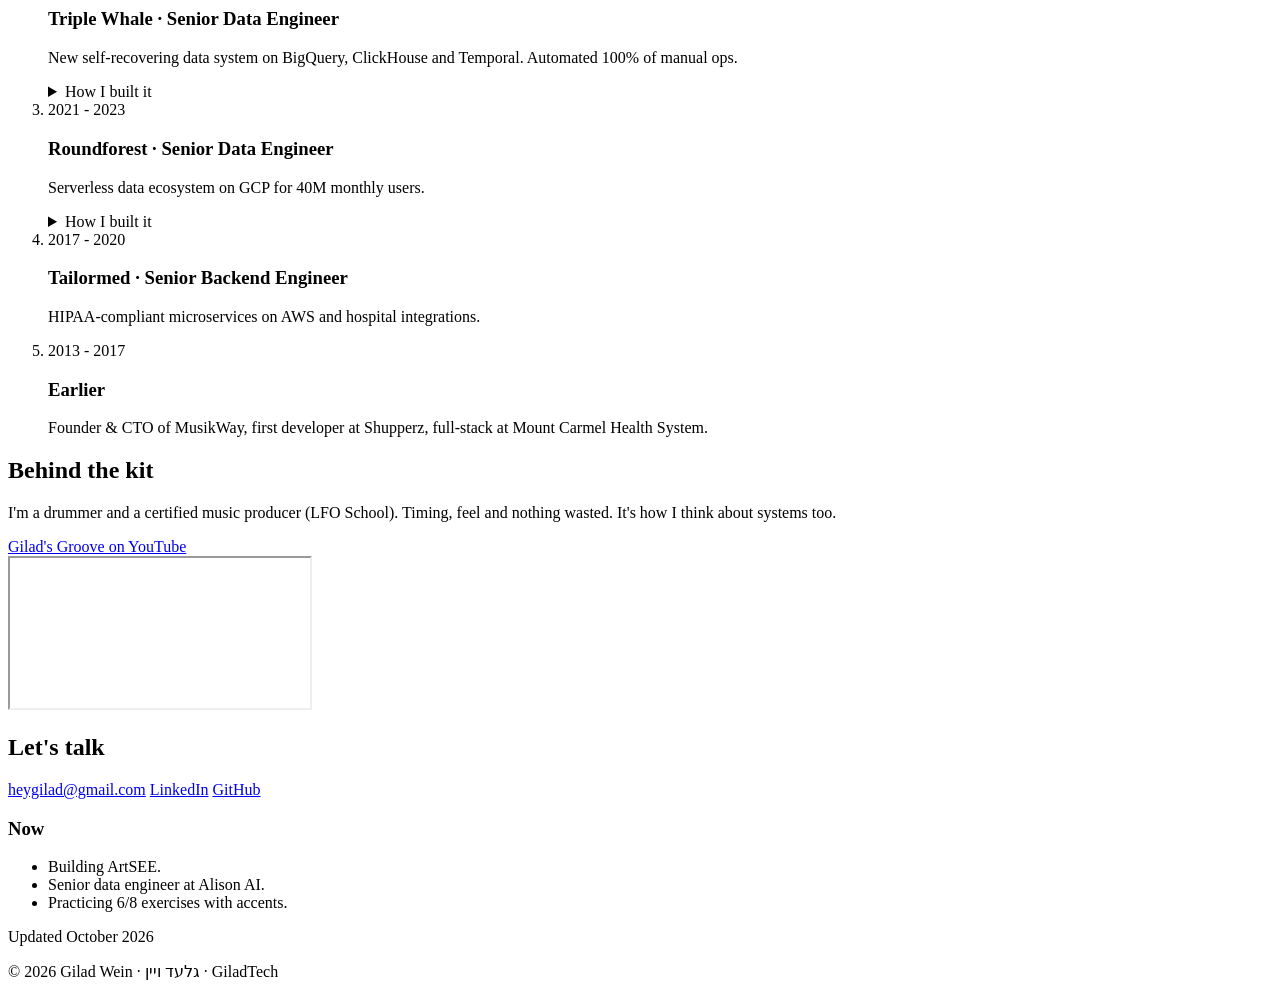
==== commit 1f21644b: "Portfolio: new Why I build intro" ====
--- a/services/gilad-portfolio/site/index.html
+++ b/services/gilad-portfolio/site/index.html
@@ -176,7 +176,7 @@
     <section class="section" id="about">
       <div class="wrap about">
         <h2 class="section__title">Why I build</h2>
-        <p>I'm a self-learner, and I build things out of interest. Three worlds shape how I work<span class="js-only"> (tap one)</span>.</p>
+        <p>I'm an enthusiastic self-learner who loves trying new things. I love building systems that really work, and I keep going until they're at their best. And I play drums. Three worlds shape how I work<span class="js-only"> (tap one)</span>.</p>
         <div class="worlds">
           <div class="venn">
             <button class="world world--field" type="button" aria-pressed="false" data-line="In the artillery corps I'm a fire-control NCO. I've seen where ops still run on paper and memory."><span aria-hidden="true">🎯</span>The field</button>
